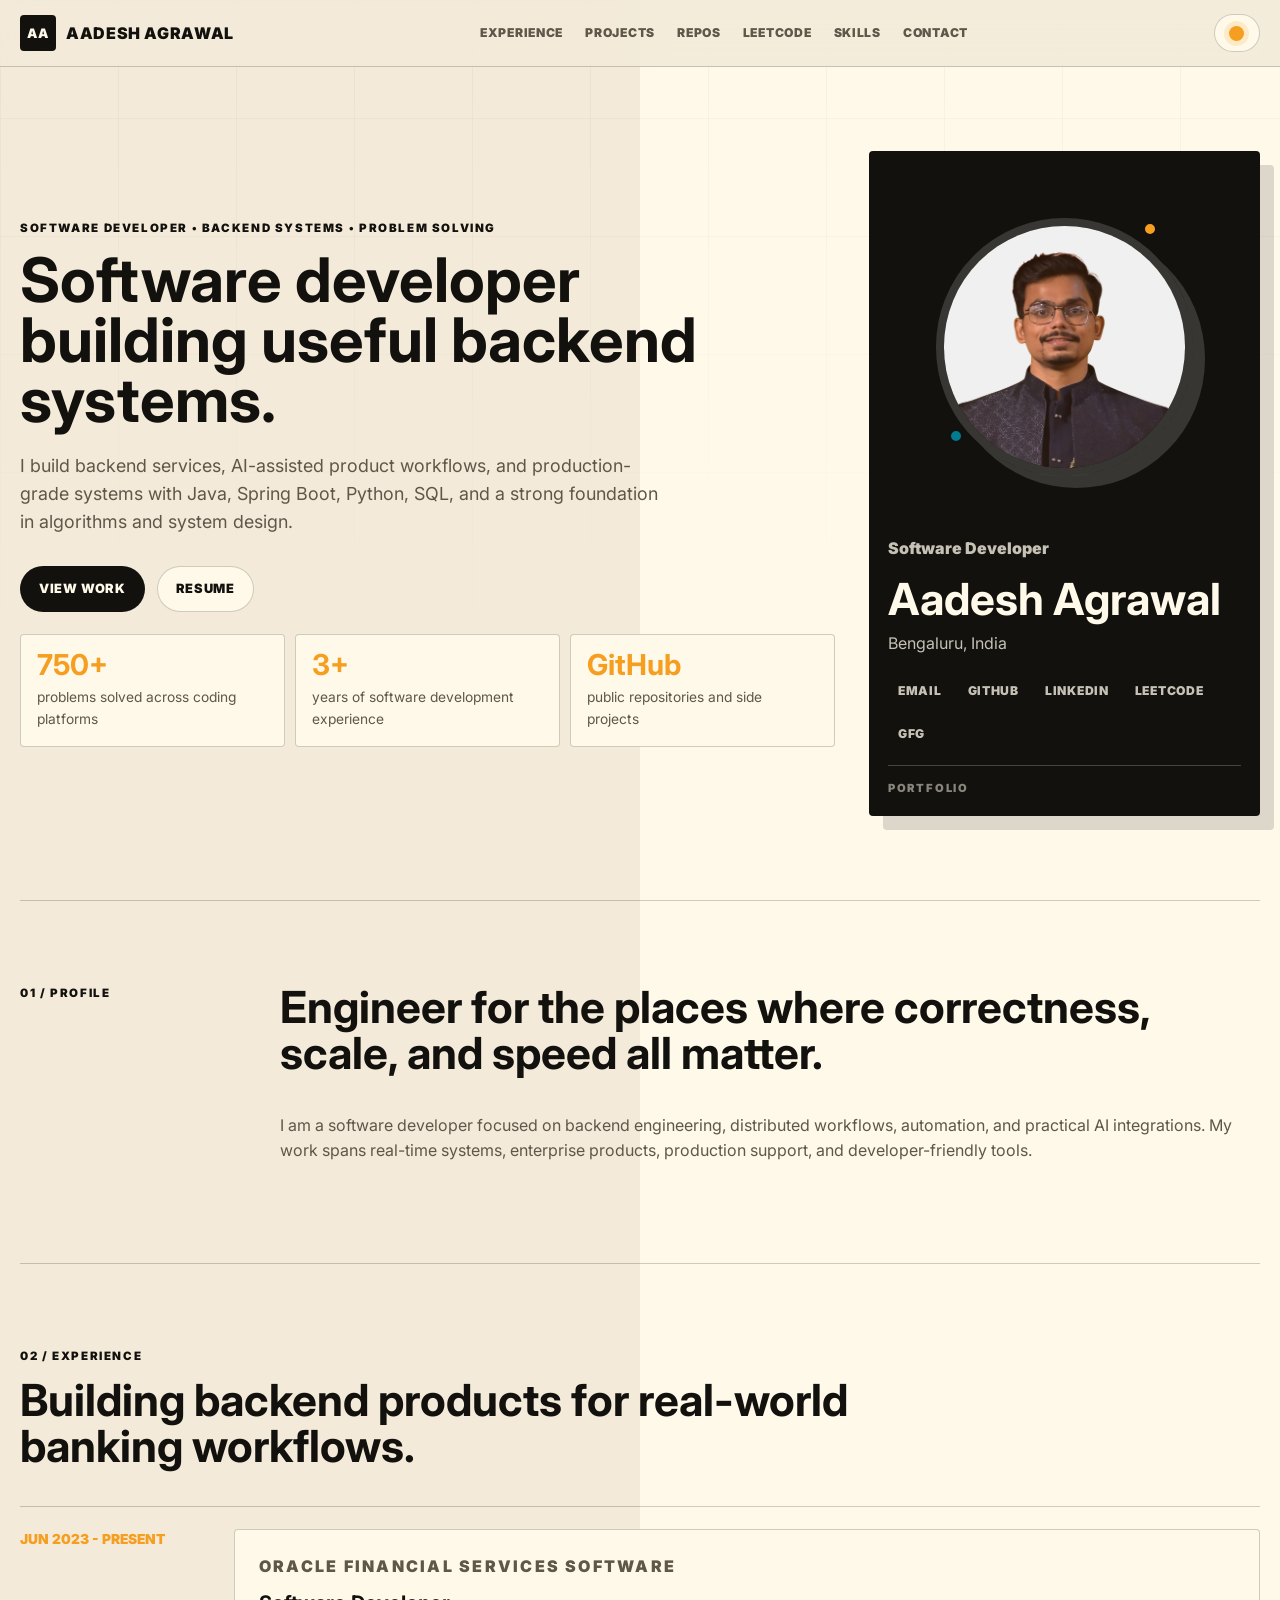
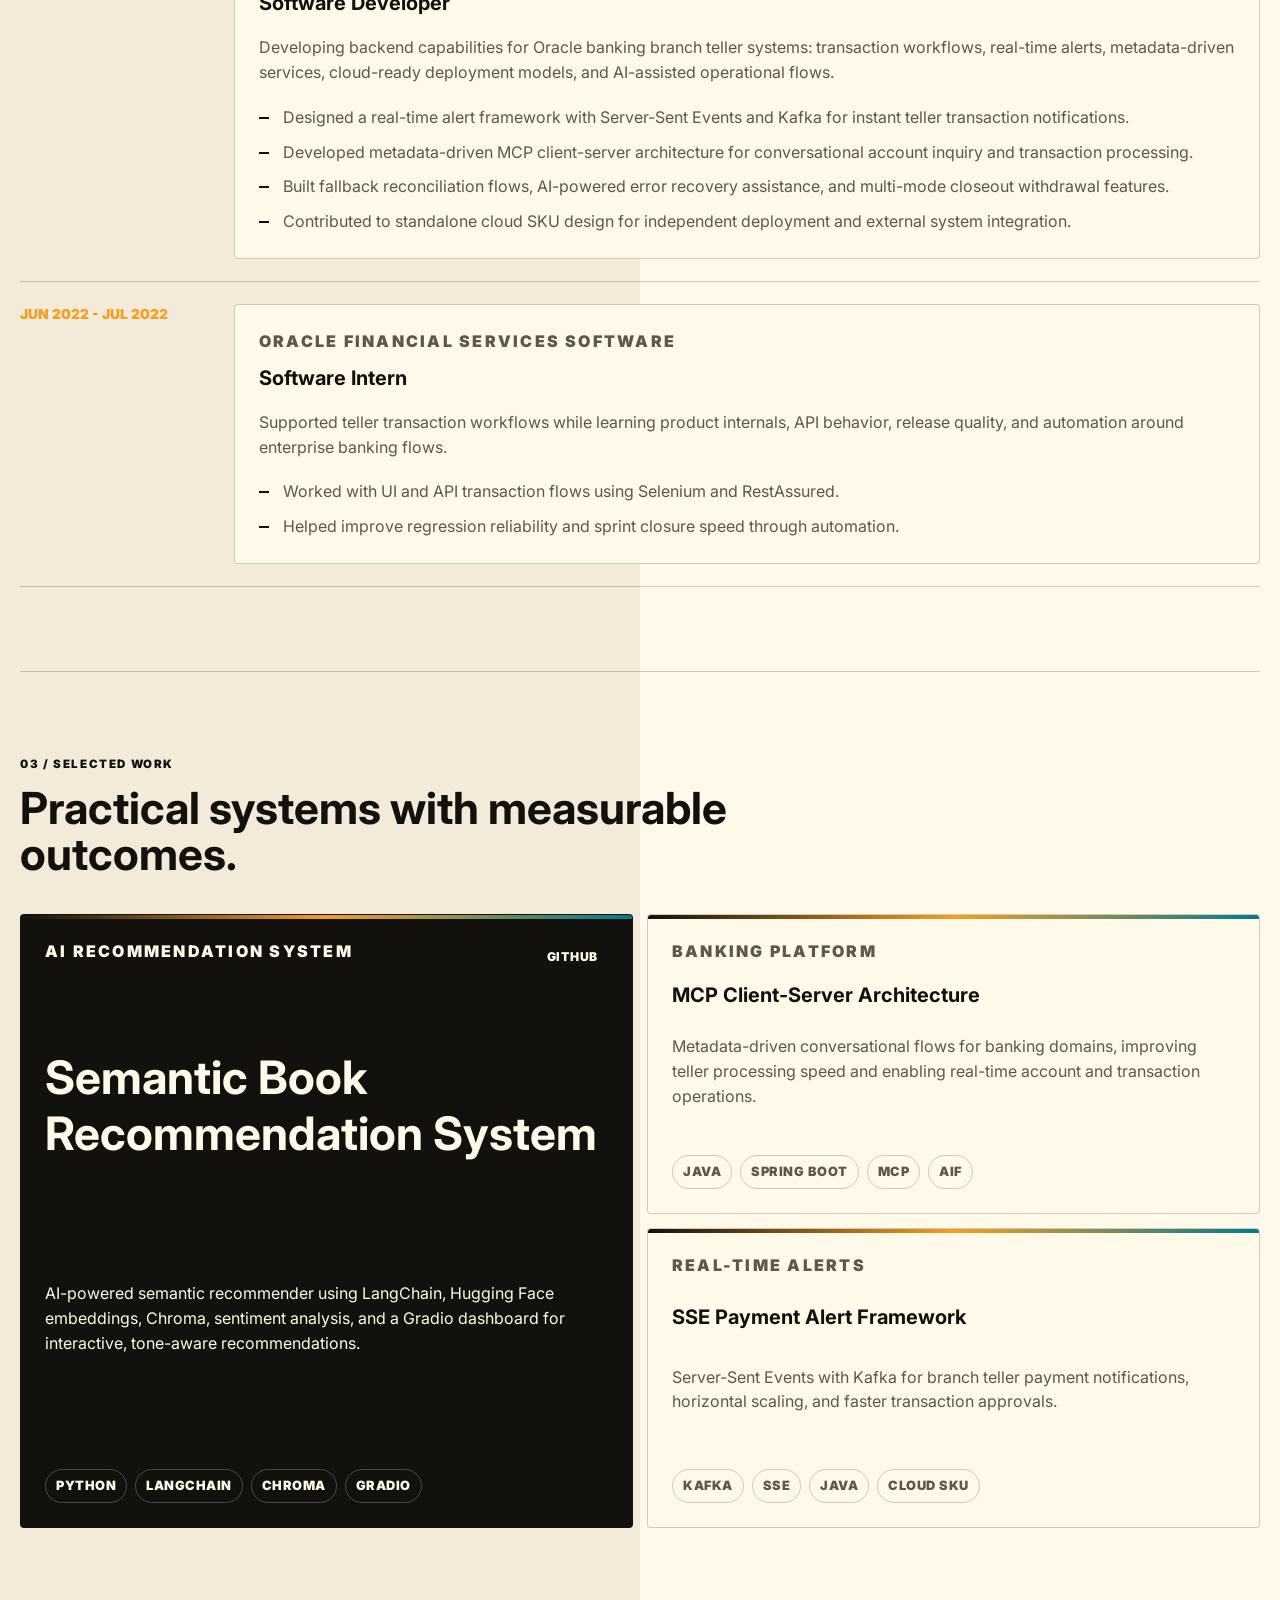
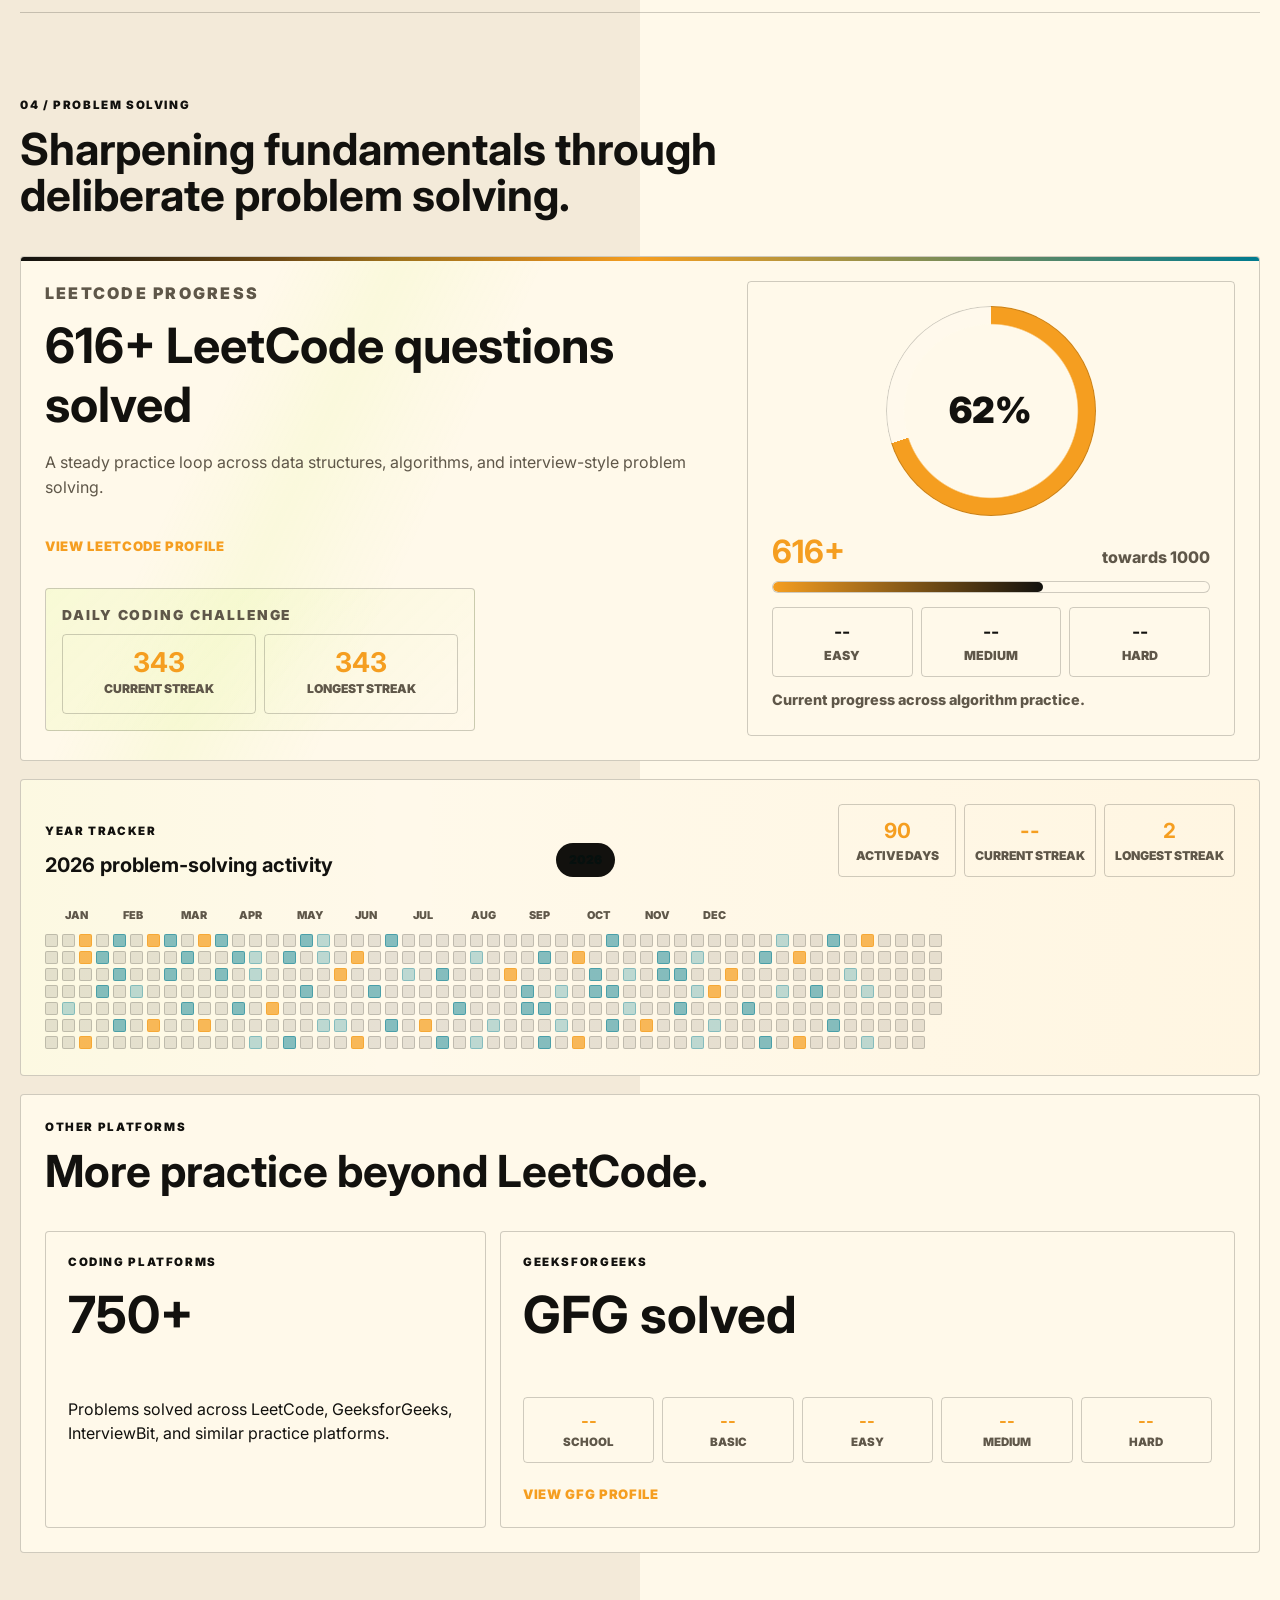
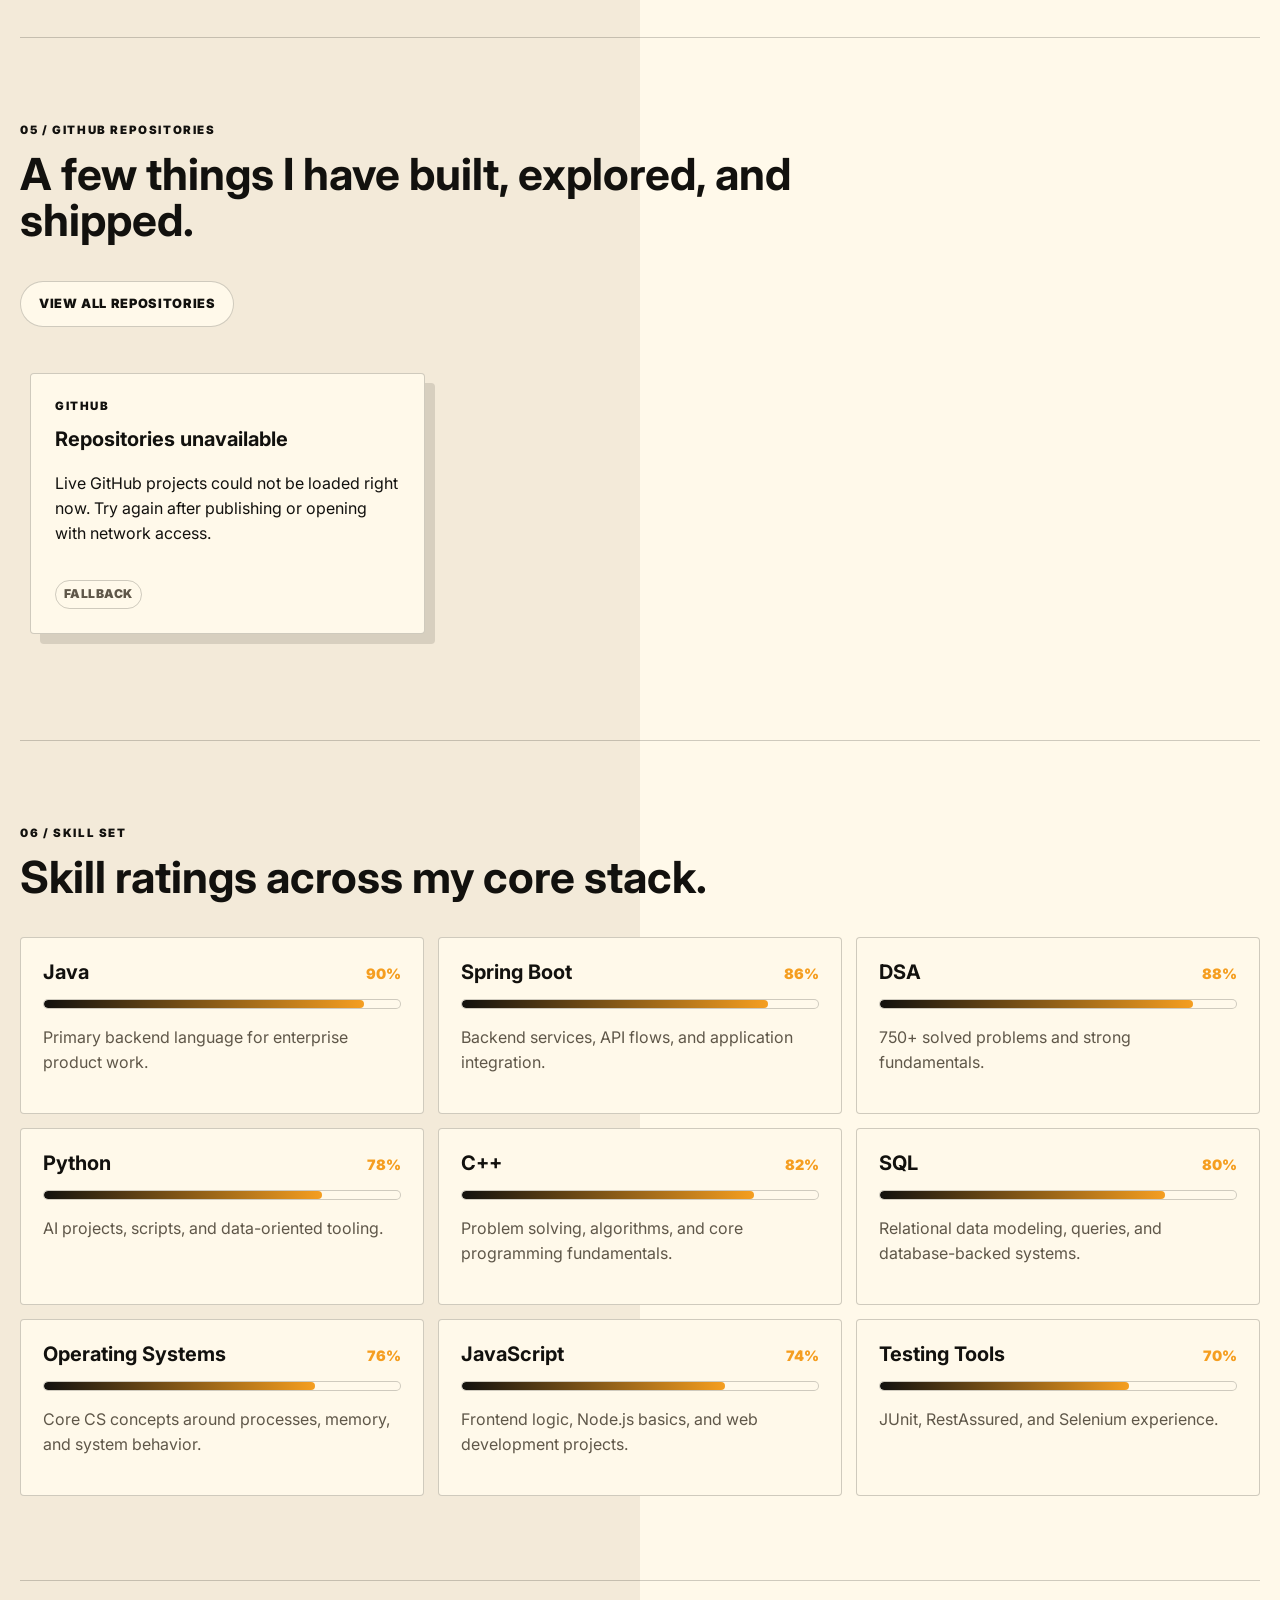
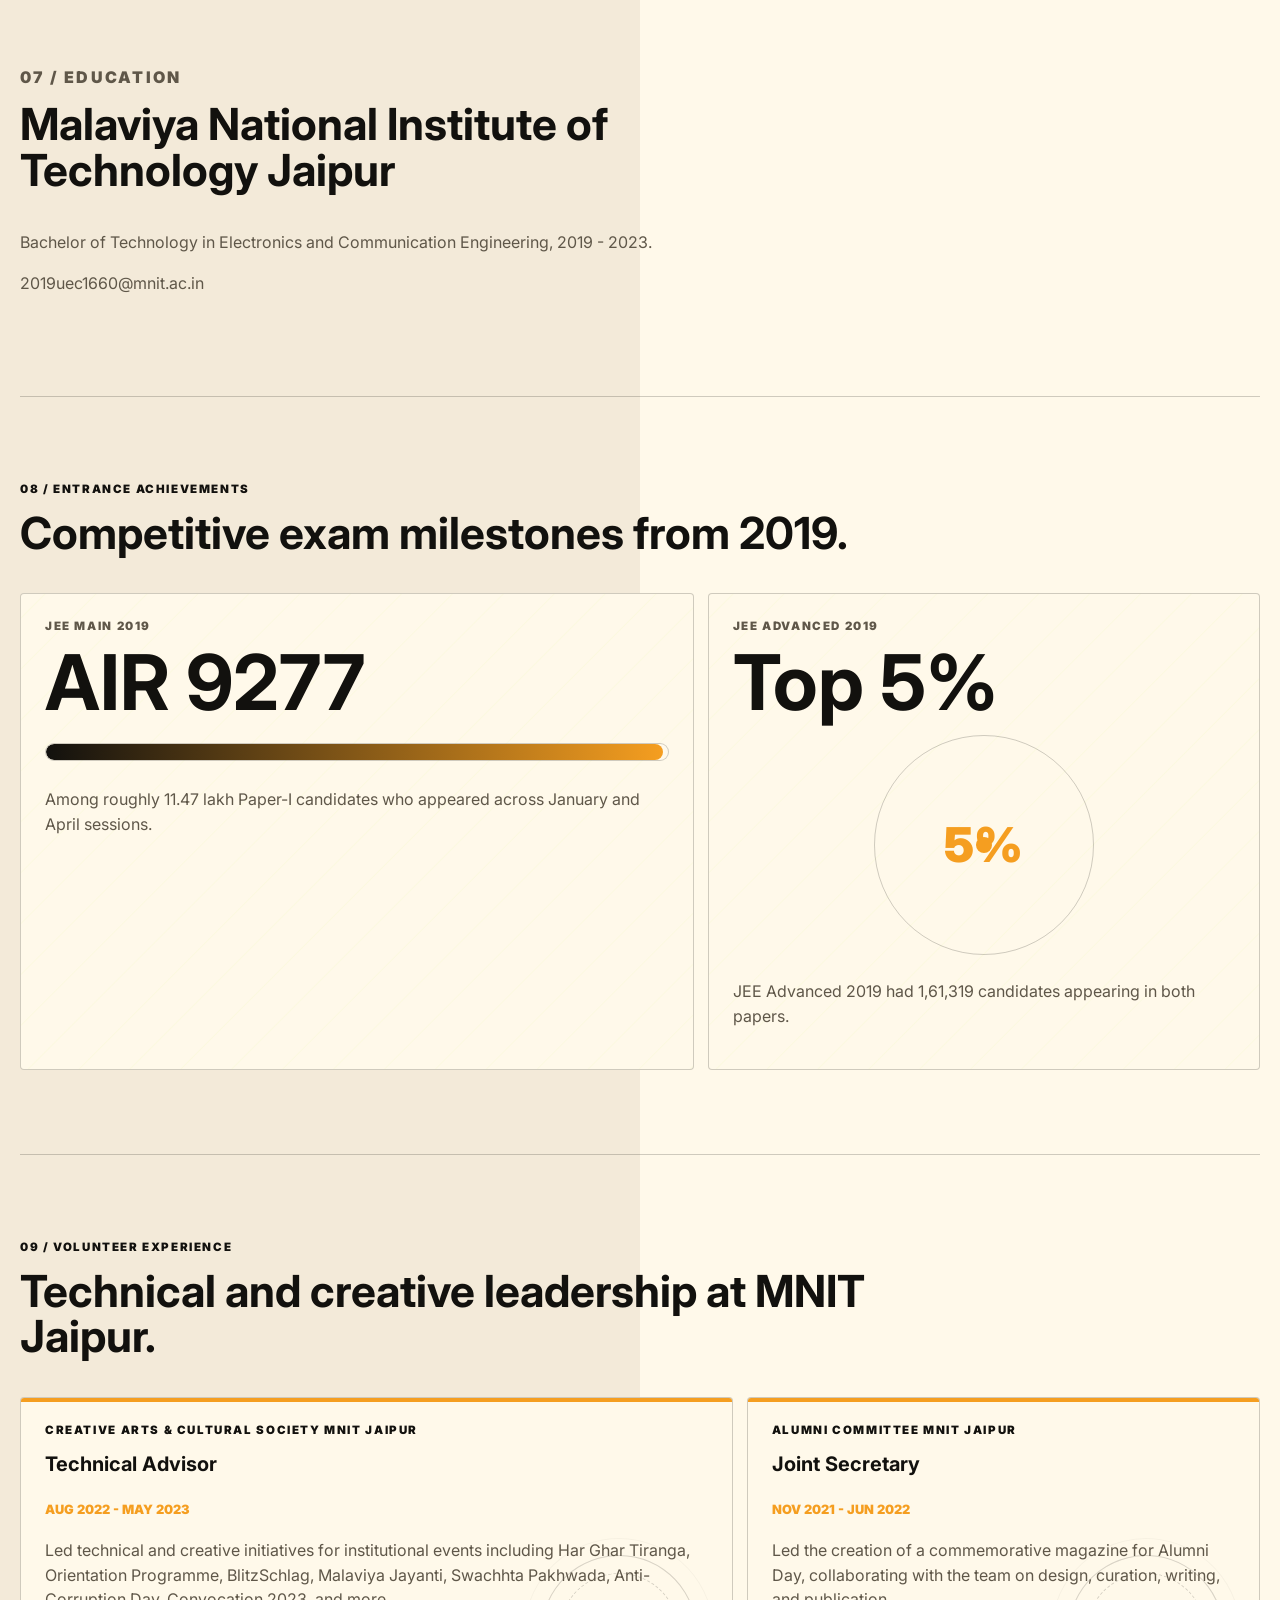
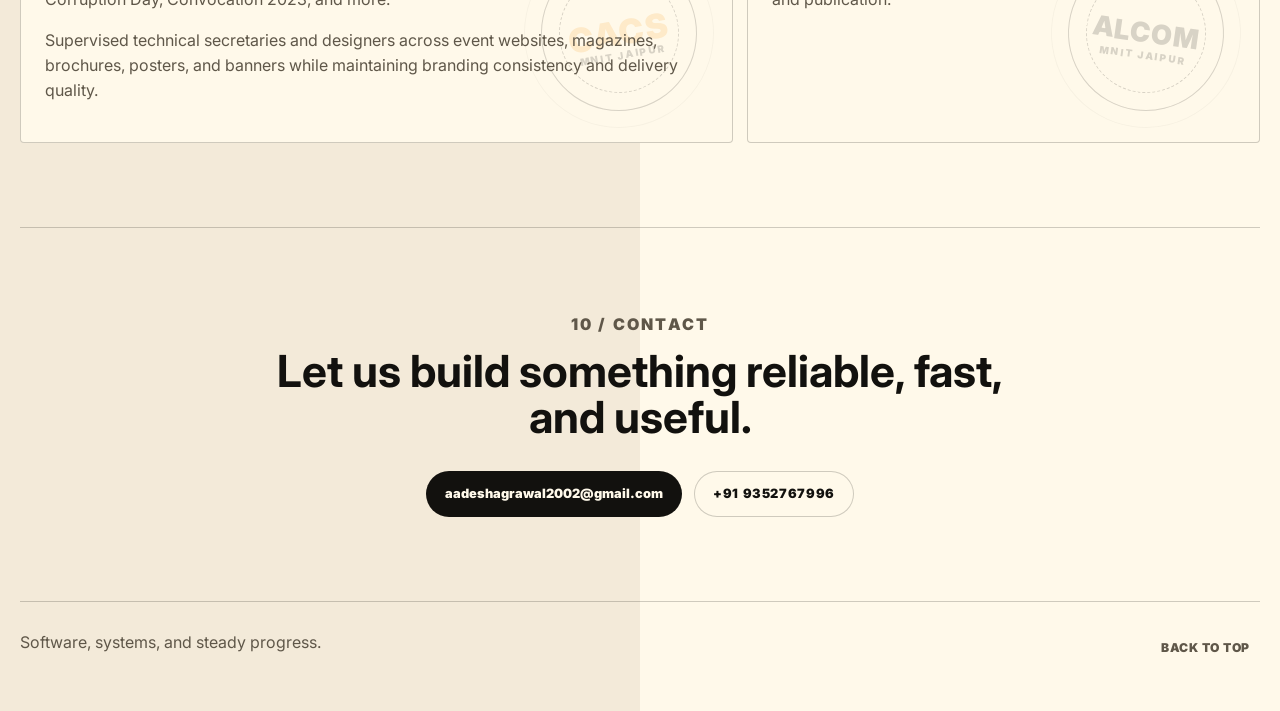
==== index.html @ 2c3f0f2c "Add files via upload My Portfolio" ====
<!doctype html>
<html lang="en" data-theme="dark">
  <head>
    <meta charset="UTF-8" />
    <meta name="viewport" content="width=device-width, initial-scale=1.0" />
    <meta
      name="description"
      content="Portfolio of Aadesh Agrawal, Software Developer building backend systems, automation workflows, AI-assisted tools, and production-grade software."
    />
    <title>Aadesh Agrawal | Software Developer</title>
    <link rel="preconnect" href="https://fonts.googleapis.com" />
    <link rel="preconnect" href="https://fonts.gstatic.com" crossorigin />
    <link
      href="https://fonts.googleapis.com/css2?family=Inter:wght@400;500;600;700;800&display=swap"
      rel="stylesheet"
    />
    <link rel="stylesheet" href="styles.css" />
  </head>
  <body>
    <div class="noise" aria-hidden="true"></div>
    <header class="site-header" data-reveal>
      <a class="brand" href="#top" aria-label="Aadesh Agrawal home">
        <span class="brand-mark">AA</span>
        <span>Aadesh Agrawal</span>
      </a>
      <nav class="nav-links" aria-label="Primary navigation">
        <a href="#experience">Experience</a>
        <a href="#projects">Projects</a>
        <a href="#github">Repos</a>
        <a href="#leetcode">LeetCode</a>
        <a href="#skills">Skills</a>
        <a href="#contact">Contact</a>
      </nav>
      <button class="theme-toggle" type="button" aria-label="Toggle color theme">
        <span class="sun" aria-hidden="true"></span>
        <span class="moon" aria-hidden="true"></span>
      </button>
    </header>

    <main id="top" data-app-root>
      <div data-view="home">
      <section class="hero section-grid">
        <div class="hero-copy" data-reveal>
          <p class="eyebrow">Software Developer • Backend Systems • Problem Solving</p>
          <h1>Software developer building useful backend systems.</h1>
          <p class="hero-lede">
            I build backend services, AI-assisted product workflows, and production-grade
            systems with Java, Spring Boot, Python, SQL, and a strong foundation in
            algorithms and system design.
          </p>
          <div class="hero-actions">
            <a class="button primary" href="#projects">View Work</a>
            <button class="button secondary" type="button" data-view-resume>
              Resume
            </button>
          </div>
          <div class="quick-stats" aria-label="Career highlights">
            <div>
              <strong>750+</strong>
              <span>problems solved across coding platforms</span>
            </div>
            <div>
              <strong>3+</strong>
              <span>years of software development experience</span>
            </div>
            <div>
              <strong data-github-repo-count>GitHub</strong>
              <span>public repositories and side projects</span>
            </div>
          </div>
        </div>

        <aside class="profile-panel" data-reveal>
          <div class="portrait-wrap">
            <img src="me.png" alt="Aadesh Agrawal" class="portrait" />
            <span class="orbit-dot dot-one" aria-hidden="true"></span>
            <span class="orbit-dot dot-two" aria-hidden="true"></span>
          </div>
          <div class="profile-meta">
            <p class="role">Software Developer</p>
            <h2>Aadesh Agrawal</h2>
            <p>Bengaluru, India</p>
            <div class="social-row">
              <a href="mailto:aadeshagrawal2002@gmail.com">Email</a>
              <a href="https://github.com/aadesh-2806" target="_blank" rel="noreferrer">GitHub</a>
              <a href="https://www.linkedin.com/in/aadesh-agrawal-7b684a200/" target="_blank" rel="noreferrer">
                LinkedIn
              </a>
              <a href="https://leetcode.com/u/aadesh2806/" target="_blank" rel="noreferrer">LeetCode</a>
              <a href="https://www.geeksforgeeks.org/profile/2019uec1660" target="_blank" rel="noreferrer">GFG</a>
            </div>
          </div>
        </aside>
      </section>

      <section class="section intro" data-reveal>
        <div class="section-kicker">01 / Profile</div>
        <div>
          <h2>Engineer for the places where correctness, scale, and speed all matter.</h2>
          <p>
            I am a software developer focused on backend engineering, distributed workflows,
            automation, and practical AI integrations. My work spans real-time systems,
            enterprise products, production support, and developer-friendly tools.
          </p>
        </div>
      </section>

      <section class="section" id="experience">
        <div class="section-heading" data-reveal>
          <p class="section-kicker">02 / Experience</p>
          <h2>Building backend products for real-world banking workflows.</h2>
        </div>

        <div class="timeline">
          <article class="timeline-item" data-reveal>
            <div class="time">Jun 2023 - Present</div>
            <div class="timeline-card">
              <p class="label">Oracle Financial Services Software</p>
              <h3>Software Developer</h3>
              <p>
                Developing backend capabilities for Oracle banking branch teller systems:
                transaction workflows, real-time alerts, metadata-driven services, cloud-ready
                deployment models, and AI-assisted operational flows.
              </p>
              <ul class="impact-list">
                <li>Designed a real-time alert framework with Server-Sent Events and Kafka for instant teller transaction notifications.</li>
                <li>Developed metadata-driven MCP client-server architecture for conversational account inquiry and transaction processing.</li>
                <li>Built fallback reconciliation flows, AI-powered error recovery assistance, and multi-mode closeout withdrawal features.</li>
                <li>Contributed to standalone cloud SKU design for independent deployment and external system integration.</li>
              </ul>
            </div>
          </article>

          <article class="timeline-item" data-reveal>
            <div class="time">Jun 2022 - Jul 2022</div>
            <div class="timeline-card">
              <p class="label">Oracle Financial Services Software</p>
              <h3>Software Intern</h3>
              <p>
                Supported teller transaction workflows while learning product internals,
                API behavior, release quality, and automation around enterprise banking flows.
              </p>
              <ul class="impact-list">
                <li>Worked with UI and API transaction flows using Selenium and RestAssured.</li>
                <li>Helped improve regression reliability and sprint closure speed through automation.</li>
              </ul>
            </div>
          </article>
        </div>
      </section>

      <section class="section split-band" id="projects">
        <div class="section-heading" data-reveal>
          <p class="section-kicker">03 / Selected Work</p>
          <h2>Practical systems with measurable outcomes.</h2>
        </div>

        <div class="project-grid">
          <article class="project-card featured" data-reveal>
            <div class="project-top">
              <p class="label">AI Recommendation System</p>
              <a href="https://github.com/aadesh-2806/book-recommending-system" target="_blank" rel="noreferrer">
                GitHub
              </a>
            </div>
            <h3>Semantic Book Recommendation System</h3>
            <p>
              AI-powered semantic recommender using LangChain, Hugging Face embeddings,
              Chroma, sentiment analysis, and a Gradio dashboard for interactive,
              tone-aware recommendations.
            </p>
            <div class="tech-stack">
              <span>Python</span>
              <span>LangChain</span>
              <span>Chroma</span>
              <span>Gradio</span>
            </div>
          </article>

          <article class="project-card" data-reveal>
            <p class="label">Banking Platform</p>
            <h3>MCP Client-Server Architecture</h3>
            <p>
              Metadata-driven conversational flows for banking domains, improving teller
              processing speed and enabling real-time account and transaction operations.
            </p>
            <div class="tech-stack">
              <span>Java</span>
              <span>Spring Boot</span>
              <span>MCP</span>
              <span>AIF</span>
            </div>
          </article>

          <article class="project-card" data-reveal>
            <p class="label">Real-Time Alerts</p>
            <h3>SSE Payment Alert Framework</h3>
            <p>
              Server-Sent Events with Kafka for branch teller payment notifications,
              horizontal scaling, and faster transaction approvals.
            </p>
            <div class="tech-stack">
              <span>Kafka</span>
              <span>SSE</span>
              <span>Java</span>
              <span>Cloud SKU</span>
            </div>
          </article>
        </div>
      </section>

      <section class="section leetcode-section" id="leetcode">
        <div class="section-heading" data-reveal>
          <p class="section-kicker">04 / Problem Solving</p>
          <h2>Sharpening fundamentals through deliberate problem solving.</h2>
        </div>

        <div class="leetcode-card" data-reveal>
          <div class="leetcode-main">
            <p class="label">LeetCode Progress</p>
            <h3><span data-leetcode-total>616</span> LeetCode questions solved</h3>
            <p>
              A steady practice loop across data structures, algorithms, and interview-style
              problem solving.
            </p>
            <a href="https://leetcode.com/u/aadesh2806/" target="_blank" rel="noreferrer">View LeetCode Profile</a>
            <div class="challenge-streak-card" aria-label="Daily coding challenge streak">
              <p class="label">Daily Coding Challenge</p>
              <div>
                <strong data-daily-current-streak>343</strong>
                <span>current streak</span>
              </div>
              <div>
                <strong data-daily-longest-streak>343</strong>
                <span>longest streak</span>
              </div>
            </div>
          </div>
          <div class="progress-panel" aria-label="LeetCode solved questions progress">
            <div class="progress-ring">
              <span data-leetcode-percent>70%</span>
            </div>
            <div class="progress-copy">
              <div class="progress-top">
                <strong data-leetcode-total>616</strong>
                <span data-leetcode-target>towards 1000</span>
              </div>
              <div class="progress-track">
                <span data-leetcode-bar style="width: 70%"></span>
              </div>
              <div class="leetcode-breakdown" aria-label="LeetCode difficulty breakdown">
                <span><b data-leetcode-easy>--</b> Easy</span>
                <span><b data-leetcode-medium>--</b> Medium</span>
                <span><b data-leetcode-hard>--</b> Hard</span>
              </div>
              <p data-leetcode-status>Current progress across algorithm practice.</p>
            </div>
          </div>
        </div>
        <div class="activity-card" data-reveal>
          <div class="activity-head">
            <div>
              <p class="label">Year Tracker</p>
              <h3><span data-calendar-year>2026</span> problem-solving activity</h3>
            </div>
            <div class="year-controls" data-year-controls aria-label="Select LeetCode activity year"></div>
            <div class="activity-stats">
              <span><b data-active-days>--</b> Active days</span>
              <span><b data-current-streak>--</b> Current streak</span>
              <span><b data-longest-streak>--</b> Longest streak</span>
            </div>
          </div>
          <div class="calendar-shell" aria-label="Full year LeetCode activity tracker">
            <div class="calendar-months" data-calendar-months></div>
            <div class="calendar-grid" data-calendar-grid></div>
          </div>
        </div>
        <div class="platform-card" data-reveal>
          <div class="section-heading">
            <p class="section-kicker">Other Platforms</p>
            <h2>More practice beyond LeetCode.</h2>
          </div>
          <div class="platform-grid">
            <article class="platform-stat-card">
              <p class="label">Coding Platforms</p>
              <h3>750+</h3>
              <p>Problems solved across LeetCode, GeeksforGeeks, InterviewBit, and similar practice platforms.</p>
            </article>
            <article class="platform-stat-card gfg-card">
              <p class="label">GeeksforGeeks</p>
              <h3><span data-gfg-total>--</span> solved</h3>
              <div class="gfg-breakdown">
                <span><b data-gfg-school>--</b> School</span>
                <span><b data-gfg-basic>--</b> Basic</span>
                <span><b data-gfg-easy>--</b> Easy</span>
                <span><b data-gfg-medium>--</b> Medium</span>
                <span><b data-gfg-hard>--</b> Hard</span>
              </div>
              <a href="https://www.geeksforgeeks.org/profile/2019uec1660" target="_blank" rel="noreferrer">View GFG Profile</a>
            </article>
          </div>
        </div>
      </section>

      <section class="section github-section honey-projects before-honey" id="github">
        <div class="section-heading" data-reveal>
          <p class="section-kicker">05 / GitHub Repositories</p>
          <h2>A few things I have built, explored, and shipped.</h2>
          <button class="button secondary" type="button" data-view-all-repos>View All Repositories</button>
        </div>
        <div class="repo-grid" data-repo-grid data-reveal>
          <article class="repo-card skeleton">
            <p class="label">Loading</p>
            <h3>Fetching repositories...</h3>
            <p>Repo cards will open inside this page with more detail.</p>
          </article>
        </div>
      </section>

      <section class="section skills-section" id="skills">
        <div class="section-heading" data-reveal>
          <p class="section-kicker">06 / Skill Set</p>
          <h2>Skill ratings across my core stack.</h2>
        </div>

        <div class="skills-grid">
          <div class="skill-block rated" data-reveal>
            <div class="skill-head"><h3>Java</h3><span>90%</span></div>
            <div class="skill-meter"><span style="width: 90%"></span></div>
            <p>Primary backend language for enterprise product work.</p>
          </div>
          <div class="skill-block rated" data-reveal>
            <div class="skill-head"><h3>Spring Boot</h3><span>86%</span></div>
            <div class="skill-meter"><span style="width: 86%"></span></div>
            <p>Backend services, API flows, and application integration.</p>
          </div>
          <div class="skill-block rated" data-reveal>
            <div class="skill-head"><h3>DSA</h3><span>88%</span></div>
            <div class="skill-meter"><span style="width: 88%"></span></div>
            <p>750+ solved problems and strong fundamentals.</p>
          </div>
          <div class="skill-block rated" data-reveal>
            <div class="skill-head"><h3>Python</h3><span>78%</span></div>
            <div class="skill-meter"><span style="width: 78%"></span></div>
            <p>AI projects, scripts, and data-oriented tooling.</p>
          </div>
          <div class="skill-block rated" data-reveal>
            <div class="skill-head"><h3>C++</h3><span>82%</span></div>
            <div class="skill-meter"><span style="width: 82%"></span></div>
            <p>Problem solving, algorithms, and core programming fundamentals.</p>
          </div>
          <div class="skill-block rated" data-reveal>
            <div class="skill-head"><h3>SQL</h3><span>80%</span></div>
            <div class="skill-meter"><span style="width: 80%"></span></div>
            <p>Relational data modeling, queries, and database-backed systems.</p>
          </div>
          <div class="skill-block rated" data-reveal>
            <div class="skill-head"><h3>Operating Systems</h3><span>76%</span></div>
            <div class="skill-meter"><span style="width: 76%"></span></div>
            <p>Core CS concepts around processes, memory, and system behavior.</p>
          </div>
          <div class="skill-block rated" data-reveal>
            <div class="skill-head"><h3>JavaScript</h3><span>74%</span></div>
            <div class="skill-meter"><span style="width: 74%"></span></div>
            <p>Frontend logic, Node.js basics, and web development projects.</p>
          </div>
          <div class="skill-block rated" data-reveal>
            <div class="skill-head"><h3>Testing Tools</h3><span>70%</span></div>
            <div class="skill-meter"><span style="width: 70%"></span></div>
            <p>JUnit, RestAssured, and Selenium experience.</p>
          </div>
        </div>
      </section>

      <section class="section education-band" data-reveal>
        <div>
          <p class="section-kicker">07 / Education</p>
          <h2>Malaviya National Institute of Technology Jaipur</h2>
          <p>Bachelor of Technology in Electronics and Communication Engineering, 2019 - 2023.</p>
          <p>2019uec1660@mnit.ac.in</p>
        </div>
      </section>

      <section class="section achievement-section" data-reveal>
        <div class="section-heading">
          <p class="section-kicker">08 / Entrance Achievements</p>
          <h2>Competitive exam milestones from 2019.</h2>
        </div>
        <div class="rank-showcase">
          <article class="rank-card main-rank">
            <p class="label">JEE Main 2019</p>
            <h3>AIR 9277</h3>
            <div class="rank-meter" aria-label="JEE Main rank percentile visualization">
              <span style="width: 99.2%"></span>
            </div>
            <p>Among roughly 11.47 lakh Paper-I candidates who appeared across January and April sessions.</p>
          </article>
          <article class="rank-card">
            <p class="label">JEE Advanced 2019</p>
            <h3>Top 5%</h3>
            <div class="rank-orbit" aria-hidden="true">
              <span></span>
              <strong>5%</strong>
            </div>
            <p>JEE Advanced 2019 had 1,61,319 candidates appearing in both papers.</p>
          </article>
        </div>
      </section>

      <section class="section volunteer-section" data-reveal>
        <div class="section-heading">
          <p class="section-kicker">09 / Volunteer Experience</p>
          <h2>Technical and creative leadership at MNIT Jaipur.</h2>
        </div>
        <div class="volunteer-grid">
          <article class="volunteer-card">
            <div class="volunteer-logo cacs-logo" aria-hidden="true">
              <strong>CACS</strong>
              <span>MNIT Jaipur</span>
            </div>
            <p class="label">Creative Arts & Cultural Society MNIT Jaipur</p>
            <h3>Technical Advisor</h3>
            <span>Aug 2022 - May 2023</span>
            <p>
              Led technical and creative initiatives for institutional events including
              Har Ghar Tiranga, Orientation Programme, BlitzSchlag, Malaviya Jayanti,
              Swachhta Pakhwada, Anti-Corruption Day, Convocation 2023, and more.
            </p>
            <p>
              Supervised technical secretaries and designers across event websites,
              magazines, brochures, posters, and banners while maintaining branding
              consistency and delivery quality.
            </p>
          </article>
          <article class="volunteer-card">
            <div class="volunteer-logo alcom-logo" aria-hidden="true">
              <strong>ALCOM</strong>
              <span>MNIT Jaipur</span>
            </div>
            <p class="label">Alumni Committee MNIT Jaipur</p>
            <h3>Joint Secretary</h3>
            <span>Nov 2021 - Jun 2022</span>
            <p>
              Led the creation of a commemorative magazine for Alumni Day, collaborating
              with the team on design, curation, writing, and publication.
            </p>
          </article>
        </div>
      </section>

      <section class="section contact-section" id="contact" data-reveal>
        <p class="section-kicker">10 / Contact</p>
        <h2>Let us build something reliable, fast, and useful.</h2>
        <div class="contact-actions">
          <a class="button primary contact-email" href="mailto:aadeshagrawal2002@gmail.com">aadeshagrawal2002@gmail.com</a>
          <a class="button secondary" href="tel:+919352767996">+91 9352767996</a>
        </div>
      </section>
      </div>

      <section class="subpage" data-view="github" hidden>
        <div class="subpage-header">
          <button class="button secondary" type="button" data-view-home>Back Home</button>
          <div>
            <p class="section-kicker">GitHub / All Repositories</p>
            <h1>All public projects.</h1>
            <p class="hero-lede">A deeper look at experiments, tools, and projects from my GitHub workspace.</p>
          </div>
        </div>
        <div class="repo-grid all-repos" data-all-repo-grid>
          <article class="repo-card skeleton">
            <p class="label">Loading</p>
            <h3>Fetching repositories...</h3>
            <p>All repositories will appear here.</p>
          </article>
        </div>
      </section>

      <section class="subpage" data-view="repo-detail" hidden>
        <div data-repo-detail-view></div>
      </section>

      <section class="subpage" data-view="resume" hidden>
        <div class="subpage-header">
          <button class="button secondary" type="button" data-view-home>Back Home</button>
          <div>
            <p class="section-kicker">Resume</p>
            <h1>Aadesh Agrawal Resume</h1>
            <p class="hero-lede">A web-native resume view with the same content, formatted as part of the portfolio.</p>
            <div class="modal-repo-actions">
              <a class="button primary" href="assets/AadeshAgrawal-Resume.pdf" target="_blank" rel="noreferrer">Open PDF</a>
              <a class="button secondary" href="assets/AadeshAgrawal-Resume.pdf" download>Download</a>
            </div>
          </div>
        </div>
        <article class="resume-document">
          <header class="resume-doc-head">
            <div>
              <h2>Aadesh Agrawal</h2>
              <p>Bengaluru, Karnataka • +91 9352767996 • aadeshagrawal2002@gmail.com</p>
            </div>
            <div class="resume-links">
              <a href="https://github.com/aadesh-2806" target="_blank" rel="noreferrer">GitHub</a>
              <a href="https://www.linkedin.com/in/aadesh-agrawal-7b684a200/" target="_blank" rel="noreferrer">LinkedIn</a>
              <a href="https://leetcode.com/u/aadesh2806/" target="_blank" rel="noreferrer">LeetCode</a>
            </div>
          </header>

          <section class="resume-doc-section">
            <h3>Education</h3>
            <div class="resume-entry">
              <div class="resume-entry-head">
                <h4>Malaviya National Institute of Technology, Jaipur</h4>
                <span>Aug 2019 - May 2023</span>
              </div>
              <p>Bachelor of Technology in Electronics and Communication</p>
            </div>
          </section>

          <section class="resume-doc-section">
            <h3>Experience</h3>
            <div class="resume-entry">
              <div class="resume-entry-head">
                <h4>Software Developer • Oracle Financial Services Software</h4>
                <span>June 2023 - Present • Bengaluru, India</span>
              </div>
              <ul>
                <li>Designed a real-time alert framework using Server-Sent Events (SSE) leveraging Kafka to support horizontal scaling to notify branch tellers of payment transactions instantly, enabling faster alerts and approvals, and reducing supervisor approval time by over 50%.</li>
                <li>Contributed to OBBRN Standalone Cloud SKU design, enabling independent deployment and seamless integration with any foreign system, preparing OBBRN for cloud-native delivery.</li>
                <li>Developed a metadata-driven MCP client-server architecture enabling real-time, conversational account inquiry and transaction processing across multiple banking domains, reducing teller processing time by 80%.</li>
                <li>Built a fallback mechanism for missed OBPM notifications by validating transaction status directly, improving reconciliation efficiency by 25%.</li>
                <li>Enforced AI-powered error recovery assistance, helping to resolve transaction errors and increasing user efficiency by 34%.</li>
                <li>Adopted a log archival system, optimizing journal performance by 34% via scheduled archiving and purging strategies.</li>
                <li>Delivered a multi-mode closeout withdrawal feature enabling account closure via Account, Cash, or GL, improving teller efficiency and operational flexibility.</li>
                <li>Actively involved in product sustenance and support efforts, resolving 11% of outstanding production bugs, improving system stability through proactive defect analysis and functional issue resolution.</li>
                <li>Continuously improved code coverage, achieving a 27.8% increase in overall coverage.</li>
              </ul>
            </div>
            <div class="resume-entry">
              <div class="resume-entry-head">
                <h4>Software Intern • Oracle Financial Services Software</h4>
                <span>June 2022 - July 2022 • Bengaluru, India</span>
              </div>
              <ul>
                <li>Contributed to maintain automated test suites and executed functional test cases for teller transactions, contributing to a 25% reduction in manual test backlog and supporting faster sprint closures.</li>
                <li>Automated 150+ UI and API test cases using Selenium and RestAssured, increasing coverage by 70% and reducing regression time by 66%.</li>
                <li>Optimized teller transaction testing workflows by implementing robust automation, cutting manual testing efforts by 75% and accelerating test execution speed resulting in faster and more reliable releases.</li>
              </ul>
            </div>
          </section>

          <section class="resume-doc-section">
            <h3>Project</h3>
            <div class="resume-entry">
              <div class="resume-entry-head">
                <h4>Semantic Book Recommendation System</h4>
                <span>Python, LangChain, Matplotlib, Gradio • GitHub</span>
              </div>
              <ul>
                <li>Engineered an AI-powered semantic book recommendation system using LangChain, HuggingFace Embeddings, and Chroma to match user queries with contextually relevant books.</li>
                <li>Integrated sentiment analysis models to enable emotion-aware filtering based on user intent.</li>
                <li>Built an interactive Gradio dashboard enabling real-time, user-driven recommendations with dynamic category and tone selection.</li>
              </ul>
            </div>
          </section>

          <section class="resume-doc-section">
            <h3>Technical Skills</h3>
            <div class="resume-skill-lines">
              <p><strong>Languages:</strong> Java, C++, JavaScript, Python</p>
              <p><strong>Technologies/Frameworks:</strong> Spring Boot, Node Js, Kafka, Jenkins, LangChain</p>
              <p><strong>Databases:</strong> Oracle, MySQL</p>
              <p><strong>Testing:</strong> JUnit, RestAssured, Selenium</p>
              <p><strong>Concepts:</strong> Data Structures and Algorithms, Object Oriented Programming, DBMS, Operating Systems</p>
            </div>
          </section>

          <section class="resume-doc-section">
            <h3>Achievements</h3>
            <div class="resume-entry">
              <ul>
                <li>Solved 700+ DSA problems across LeetCode, InterviewBit, and GeeksforGeeks.</li>
                <li>Achieved AIR 9277 in JEE Mains out of 1.2 million; top 5% in JEE Advanced.</li>
              </ul>
            </div>
          </section>
        </article>
      </section>
    </main>

    <footer class="site-footer">
      <span>Software, systems, and steady progress.</span>
      <a href="#top">Back to top</a>
    </footer>

    <div class="modal-shell" data-modal hidden>
      <div class="modal-backdrop" data-close-modal></div>
      <section class="modal-panel" role="dialog" aria-modal="true" aria-labelledby="modal-title">
        <button class="modal-close" type="button" data-close-modal aria-label="Close detail panel">Close</button>
        <div class="modal-content" data-modal-content>
          <h2 id="modal-title">Details</h2>
        </div>
      </section>
    </div>

    <script src="script.js"></script>
  </body>
</html>
---- styles.css ----
:root {
  color-scheme: dark;
  --bg: #090907;
  --bg-soft: #15130f;
  --panel: #11100d;
  --panel-strong: #f3ead9;
  --text: #f5efdf;
  --muted: #b8ad99;
  --line: rgba(245, 239, 223, 0.2);
  --accent: #c6ff3d;
  --accent-2: #ffb13d;
  --accent-3: #66e4ff;
  --inverse-text: #11100d;
  --radius: 4px;
  --max: 1240px;
}

:root[data-theme="light"] {
  color-scheme: light;
  --bg: #f3ead9;
  --bg-soft: #fff9ea;
  --panel: #fff9ea;
  --panel-strong: #12110e;
  --text: #12110e;
  --muted: #5f5749;
  --line: rgba(18, 17, 14, 0.2);
  --accent: #12110e;
  --accent-2: #f59e20;
  --accent-3: #007b8f;
  --inverse-text: #fff9ea;
}

* {
  box-sizing: border-box;
}

html {
  scroll-behavior: smooth;
  overflow-x: hidden;
}

body {
  margin: 0;
  min-height: 100vh;
  background: linear-gradient(90deg, var(--bg) 0 50%, var(--bg-soft) 50% 100%);
  color: var(--text);
  font-family: "Inter", system-ui, -apple-system, BlinkMacSystemFont, "Segoe UI", sans-serif;
  line-height: 1.55;
  overflow-x: hidden;
}

body::before {
  content: "";
  position: fixed;
  inset: 0;
  pointer-events: none;
  background:
    linear-gradient(90deg, var(--line) 1px, transparent 1px),
    linear-gradient(var(--line) 1px, transparent 1px);
  background-size: 118px 118px;
  opacity: 0.18;
  mask-image: linear-gradient(to bottom, black, transparent 76%);
}

a {
  color: inherit;
  text-decoration: none;
}

button {
  font: inherit;
}

img {
  display: block;
  max-width: 100%;
}

.noise {
  position: fixed;
  inset: 0;
  z-index: -1;
  pointer-events: none;
  opacity: 0.15;
  background-image: repeating-linear-gradient(
    0deg,
    rgba(255, 255, 255, 0.025),
    rgba(255, 255, 255, 0.025) 1px,
    transparent 1px,
    transparent 4px
  );
}

.site-header {
  position: sticky;
  top: 0;
  z-index: 50;
  width: 100%;
  margin: 0;
  padding: 14px max(18px, calc((100vw - var(--max)) / 2));
  display: flex;
  align-items: center;
  justify-content: space-between;
  gap: 20px;
  border-bottom: 1px solid var(--line);
  background: rgba(9, 9, 7, 0.86);
  backdrop-filter: blur(18px);
}

:root[data-theme="light"] .site-header {
  background: rgba(243, 234, 217, 0.86);
}

.brand {
  display: inline-flex;
  align-items: center;
  gap: 10px;
  font-weight: 900;
  text-transform: uppercase;
  letter-spacing: 0.04em;
}

.brand-mark {
  width: 36px;
  height: 36px;
  display: grid;
  place-items: center;
  border-radius: var(--radius);
  background: var(--accent);
  color: #06100e;
  font-size: 0.82rem;
}

:root[data-theme="light"] .brand-mark {
  color: #fff9ea;
}

.nav-links {
  display: flex;
  align-items: center;
  gap: 2px;
  flex-wrap: wrap;
  justify-content: center;
}

.nav-links a,
.social-row a,
.project-top a,
.site-footer a {
  color: var(--muted);
  font-size: 0.76rem;
  font-weight: 900;
  padding: 9px 10px;
  border-radius: 999px;
  text-transform: uppercase;
  letter-spacing: 0.06em;
  transition: color 180ms ease, background 180ms ease, transform 180ms ease;
}

.nav-links a:hover,
.social-row a:hover,
.project-top a:hover,
.site-footer a:hover {
  color: var(--text);
  background: rgba(198, 255, 61, 0.12);
  transform: translateY(-1px);
}

.theme-toggle {
  width: 46px;
  height: 38px;
  border: 1px solid var(--line);
  border-radius: 999px;
  background: var(--panel);
  color: var(--text);
  cursor: pointer;
  position: relative;
  overflow: hidden;
}

.theme-toggle .sun,
.theme-toggle .moon {
  position: absolute;
  inset: 0;
  display: grid;
  place-items: center;
  transition: transform 240ms ease, opacity 240ms ease;
}

.theme-toggle .sun::before {
  content: "";
  width: 15px;
  height: 15px;
  border-radius: 50%;
  background: var(--accent-2);
  box-shadow: 0 0 0 5px rgba(255, 177, 61, 0.2);
}

.theme-toggle .moon::before {
  content: "";
  width: 17px;
  height: 17px;
  border-radius: 50%;
  box-shadow: -5px 0 0 var(--accent);
}

:root[data-theme="dark"] .sun {
  transform: translateY(34px);
  opacity: 0;
}

:root[data-theme="light"] .moon {
  transform: translateY(-34px);
  opacity: 0;
}

main,
.site-footer {
  width: min(var(--max), calc(100% - 32px));
  margin: 0 auto;
}

[hidden] {
  display: none !important;
}

.section-grid,
.section {
  padding: 84px 0;
}

.hero {
  min-height: calc(100vh - 66px);
  display: grid;
  grid-template-columns: minmax(0, 1fr) minmax(320px, 0.48fr);
  gap: 34px;
  align-items: center;
  border-bottom: 1px solid var(--line);
}

.eyebrow,
.section-kicker,
.label {
  margin: 0 0 12px;
  color: var(--accent);
  font-size: 0.72rem;
  font-weight: 900;
  text-transform: uppercase;
  letter-spacing: 0.14em;
}

h1,
h2,
h3,
p {
  margin-top: 0;
}

h1 {
  max-width: 780px;
  margin-bottom: 22px;
  font-size: clamp(2.35rem, 4.8vw, 4.65rem);
  line-height: 0.98;
  letter-spacing: 0;
  overflow-wrap: anywhere;
}

h2 {
  font-size: clamp(1.85rem, 3.45vw, 3rem);
  line-height: 1.04;
  letter-spacing: 0;
}

h3 {
  font-size: 1.25rem;
  line-height: 1.2;
  overflow-wrap: anywhere;
}

.hero-lede,
.intro p,
.timeline-card p,
.project-card p,
.leetcode-card p,
.education-band p,
.contact-section p {
  color: var(--muted);
  font-size: 1rem;
}

.hero-lede {
  max-width: 650px;
  font-size: clamp(1rem, 1.45vw, 1.12rem);
}

.hero-actions,
.contact-actions {
  display: flex;
  flex-wrap: wrap;
  gap: 12px;
  margin: 30px 0 0;
}

.button {
  display: inline-flex;
  align-items: center;
  justify-content: center;
  min-height: 46px;
  padding: 0 18px;
  border: 1px solid var(--line);
  border-radius: 999px;
  font-weight: 900;
  text-transform: uppercase;
  letter-spacing: 0.05em;
  font-size: 0.8rem;
  transition: transform 180ms ease, background 180ms ease;
}

.button:hover {
  transform: translateY(-2px);
}

.button.primary {
  background: var(--accent);
  color: #06100e;
  border-color: transparent;
}

:root[data-theme="light"] .button.primary {
  color: #fff9ea;
}

.button.secondary {
  background: var(--panel);
  color: var(--text);
}

.availability-strip {
  display: flex;
  flex-wrap: wrap;
  margin-top: 26px;
  border: 1px solid var(--line);
  width: fit-content;
  max-width: 100%;
}

.availability-strip span {
  padding: 10px 13px;
  color: var(--text);
  font-size: 0.76rem;
  font-weight: 900;
  text-transform: uppercase;
  letter-spacing: 0.05em;
}

.availability-strip span + span {
  border-left: 1px solid var(--line);
}

.quick-stats {
  display: grid;
  grid-template-columns: repeat(3, minmax(0, 1fr));
  gap: 10px;
  margin-top: 22px;
}

.quick-stats div,
.timeline-card,
.project-card,
.skill-block,
.profile-panel,
.leetcode-card {
  border: 1px solid var(--line);
  border-radius: var(--radius);
  background: var(--panel);
}

.quick-stats div {
  min-height: 112px;
  padding: 16px;
}

.quick-stats strong {
  display: block;
  margin-bottom: 8px;
  color: var(--accent-2);
  font-size: 1.8rem;
  line-height: 1;
}

.quick-stats span {
  display: block;
  color: var(--muted);
  font-size: 0.86rem;
}

.profile-panel {
  align-self: stretch;
  min-height: 560px;
  padding: 18px;
  display: flex;
  flex-direction: column;
  justify-content: space-between;
  background: var(--panel-strong);
  color: var(--inverse-text);
  position: relative;
  overflow: hidden;
  box-shadow: 14px 14px 0 rgba(198, 255, 61, 0.22);
}

:root[data-theme="light"] .profile-panel {
  box-shadow: 14px 14px 0 rgba(18, 17, 14, 0.14);
}

.profile-panel::before {
  content: "PORTFOLIO";
  position: absolute;
  inset: auto 18px 18px 18px;
  padding-top: 14px;
  border-top: 1px solid rgba(17, 16, 13, 0.18);
  color: rgba(17, 16, 13, 0.45);
  font-size: 0.7rem;
  font-weight: 900;
  letter-spacing: 0.16em;
  pointer-events: none;
}

:root[data-theme="light"] .profile-panel::before {
  border-color: rgba(255, 249, 234, 0.22);
  color: rgba(255, 249, 234, 0.5);
}

.portrait-wrap {
  position: relative;
  aspect-ratio: 1;
  display: grid;
  place-items: center;
  margin: 12px auto;
  width: min(100%, 330px);
}

.portrait {
  position: relative;
  z-index: 2;
  width: 78%;
  aspect-ratio: 1;
  object-fit: cover;
  border-radius: 50%;
  border: 8px solid rgba(17, 16, 13, 0.12);
  box-shadow: 12px 12px 0 rgba(17, 16, 13, 0.16);
}

:root[data-theme="light"] .portrait {
  border-color: rgba(255, 249, 234, 0.16);
  box-shadow: 12px 12px 0 rgba(255, 249, 234, 0.16);
}

.orbit-dot {
  position: absolute;
  z-index: 3;
  width: 14px;
  height: 14px;
  border-radius: 50%;
  background: var(--accent-2);
  border: 2px solid var(--panel-strong);
}

.dot-one {
  top: 12%;
  right: 22%;
}

.dot-two {
  left: 15%;
  bottom: 21%;
  background: var(--accent-3);
}

.profile-meta {
  position: relative;
  z-index: 2;
  padding-bottom: 44px;
}

.profile-meta h2 {
  margin-bottom: 8px;
}

.profile-meta .role {
  color: var(--accent-2);
  font-weight: 900;
}

.profile-meta p,
.profile-meta a {
  color: rgba(17, 16, 13, 0.72);
}

:root[data-theme="light"] .profile-meta p,
:root[data-theme="light"] .profile-meta a {
  color: rgba(255, 249, 234, 0.76);
}

.social-row {
  display: flex;
  flex-wrap: wrap;
  gap: 6px;
  margin-top: 18px;
}

.intro {
  display: grid;
  grid-template-columns: 220px minmax(0, 1fr);
  gap: 40px;
  border-bottom: 1px solid var(--line);
  background: rgba(255, 255, 255, 0.025);
}

.section-heading {
  max-width: 860px;
  margin-bottom: 28px;
}

.timeline {
  display: grid;
  gap: 0;
  border-top: 1px solid var(--line);
}

.timeline-item {
  display: grid;
  grid-template-columns: 190px minmax(0, 1fr);
  gap: 24px;
  align-items: start;
  padding: 22px 0;
  border-bottom: 1px solid var(--line);
}

.time {
  position: sticky;
  top: 86px;
  color: var(--accent-2);
  font-weight: 900;
  font-size: 0.86rem;
  text-transform: uppercase;
}

.timeline-card {
  padding: 24px;
}

.impact-list {
  display: grid;
  gap: 10px;
  margin: 20px 0 0;
  padding: 0;
  list-style: none;
}

.impact-list li {
  position: relative;
  padding-left: 24px;
  color: var(--muted);
}

.impact-list li::before {
  content: "";
  position: absolute;
  top: 0.75em;
  left: 0;
  width: 10px;
  height: 2px;
  background: var(--accent);
}

.split-band,
.leetcode-section,
.github-section,
.skills-section {
  border-top: 1px solid var(--line);
}

.project-grid {
  display: grid;
  grid-template-columns: repeat(2, minmax(0, 1fr));
  gap: 14px;
}

.project-card {
  min-height: 300px;
  padding: 24px;
  display: flex;
  flex-direction: column;
  justify-content: space-between;
  overflow: hidden;
  position: relative;
}

.project-card::before,
.leetcode-card::before {
  content: "";
  position: absolute;
  top: 0;
  left: 0;
  right: 0;
  height: 4px;
  background: linear-gradient(90deg, var(--accent), var(--accent-2), var(--accent-3));
}

.project-card.featured {
  grid-row: span 2;
  min-height: 614px;
  background: var(--panel-strong);
  color: var(--inverse-text);
}

.project-card.featured .label,
.project-card.featured h3,
.project-card.featured p,
.project-card.featured a {
  color: var(--inverse-text);
}

.project-card.featured h3 {
  font-size: clamp(1.95rem, 3.6vw, 3rem);
}

.project-top {
  display: flex;
  justify-content: space-between;
  align-items: center;
  gap: 16px;
}

.tech-stack,
.achievement-list {
  display: flex;
  flex-wrap: wrap;
  gap: 8px;
  margin-top: 24px;
}

.tech-stack span,
.achievement-list span {
  display: inline-flex;
  align-items: center;
  min-height: 32px;
  padding: 6px 10px;
  border: 1px solid var(--line);
  border-radius: 999px;
  color: var(--muted);
  font-size: 0.8rem;
  font-weight: 900;
  text-transform: uppercase;
  letter-spacing: 0.04em;
}

.project-card.featured .tech-stack span {
  color: var(--inverse-text);
  border-color: rgba(17, 16, 13, 0.24);
}

:root[data-theme="light"] .project-card.featured .tech-stack span {
  border-color: rgba(255, 249, 234, 0.24);
}

.leetcode-card {
  display: grid;
  grid-template-columns: minmax(0, 1fr) minmax(300px, 0.72fr);
  gap: 24px;
  align-items: stretch;
  padding: 24px;
  background: var(--panel);
  overflow: hidden;
  position: relative;
}

.leetcode-card::after {
  content: "";
  position: absolute;
  inset: 0;
  pointer-events: none;
  background:
    linear-gradient(115deg, transparent 0 38%, rgba(198, 255, 61, 0.08) 46%, transparent 56%),
    repeating-linear-gradient(0deg, transparent 0 22px, rgba(255, 255, 255, 0.035) 23px);
  transform: translateX(-24%);
  animation: codeScan 5.5s ease-in-out infinite;
}

.leetcode-main,
.progress-panel {
  position: relative;
  z-index: 1;
}

.leetcode-main h3 {
  margin-bottom: 16px;
  font-size: clamp(1.9rem, 3.8vw, 3.2rem);
}

.leetcode-main a {
  display: inline-flex;
  margin-top: 20px;
  color: var(--accent-2);
  font-weight: 900;
  text-transform: uppercase;
  letter-spacing: 0.05em;
  font-size: 0.82rem;
}

.challenge-streak-card {
  display: grid;
  gap: 8px;
  margin-top: 30px;
  max-width: 430px;
}

.challenge-streak-card {
  grid-template-columns: repeat(2, minmax(0, 1fr));
  padding: 16px;
  border: 1px solid var(--line);
  border-radius: var(--radius);
  background:
    linear-gradient(135deg, rgba(198, 255, 61, 0.12), transparent),
    rgba(255, 255, 255, 0.035);
}

.challenge-streak-card .label,
.challenge-streak-card p {
  grid-column: 1 / -1;
}

.challenge-streak-card div {
  padding: 14px 10px;
  border: 1px solid var(--line);
  border-radius: var(--radius);
  color: var(--muted);
  font-size: 0.76rem;
  font-weight: 900;
  text-align: center;
  text-transform: uppercase;
}

.challenge-streak-card strong {
  display: block;
  margin-bottom: 4px;
  color: var(--accent-2);
  font-size: 1.7rem;
  line-height: 1;
}

.challenge-streak-card p {
  margin-bottom: 0;
  color: var(--muted);
  font-size: 0.86rem;
}

.progress-panel {
  display: grid;
  gap: 20px;
  align-content: center;
  padding: 24px;
  border: 1px solid var(--line);
  border-radius: var(--radius);
}

.progress-ring {
  width: min(210px, 70vw);
  aspect-ratio: 1;
  margin: 0 auto;
  display: grid;
  place-items: center;
  border-radius: 50%;
  background:
    radial-gradient(circle at center, var(--panel) 0 58%, transparent 59%),
    conic-gradient(var(--accent-2) 0 70%, rgba(255, 255, 255, 0.12) 70% 100%);
  box-shadow: inset 0 0 0 1px var(--line);
}

.progress-ring span {
  color: var(--text);
  font-size: 2.25rem;
  font-weight: 900;
}

.progress-top {
  display: flex;
  align-items: baseline;
  justify-content: space-between;
  gap: 16px;
  margin-bottom: 12px;
}

.progress-top strong {
  color: var(--accent-2);
  font-size: 2rem;
  line-height: 1;
}

.progress-top span,
.progress-copy p {
  color: var(--muted);
  font-weight: 800;
}

.progress-track {
  height: 12px;
  overflow: hidden;
  border-radius: 999px;
  border: 1px solid var(--line);
  background: rgba(255, 255, 255, 0.08);
}

.progress-track span {
  display: block;
  height: 100%;
  border-radius: inherit;
  background: linear-gradient(90deg, var(--accent-2), var(--accent));
  animation: fillBar 900ms ease both;
}

.leetcode-breakdown {
  display: grid;
  grid-template-columns: repeat(3, minmax(0, 1fr));
  gap: 8px;
  margin-top: 14px;
}

.leetcode-breakdown span {
  padding: 10px;
  border: 1px solid var(--line);
  border-radius: var(--radius);
  color: var(--muted);
  font-size: 0.78rem;
  font-weight: 900;
  text-align: center;
  text-transform: uppercase;
}

.leetcode-breakdown b {
  display: block;
  color: var(--text);
  font-size: 1.12rem;
}

.progress-copy p {
  margin: 12px 0 0;
  font-size: 0.9rem;
}

.activity-card {
  margin-top: 18px;
  padding: 24px;
  border: 1px solid var(--line);
  border-radius: var(--radius);
  background: var(--panel);
  position: relative;
  overflow: hidden;
}

.activity-card::before {
  content: "";
  position: absolute;
  inset: 0;
  pointer-events: none;
  background: linear-gradient(90deg, rgba(198, 255, 61, 0.08), transparent 30%, rgba(255, 177, 61, 0.08));
  opacity: 0.6;
}

.activity-head,
.calendar-shell {
  position: relative;
  z-index: 1;
}

.activity-head {
  display: flex;
  justify-content: space-between;
  gap: 22px;
  align-items: end;
  margin-bottom: 22px;
  flex-wrap: wrap;
}

.activity-head h3 {
  margin-bottom: 0;
}

.activity-stats {
  display: flex;
  flex-wrap: wrap;
  gap: 8px;
  justify-content: flex-end;
}

.activity-stats span {
  min-width: 118px;
  padding: 10px;
  border: 1px solid var(--line);
  border-radius: var(--radius);
  color: var(--muted);
  font-size: 0.76rem;
  font-weight: 900;
  text-transform: uppercase;
  text-align: center;
}

.activity-stats b {
  display: block;
  color: var(--accent-2);
  font-size: 1.3rem;
}

.year-controls {
  display: flex;
  flex-wrap: wrap;
  gap: 8px;
}

.year-controls button {
  min-height: 34px;
  padding: 0 12px;
  border: 1px solid var(--line);
  border-radius: 999px;
  background: transparent;
  color: var(--muted);
  cursor: pointer;
  font-size: 0.76rem;
  font-weight: 900;
}

.year-controls button.is-active {
  background: var(--accent);
  color: #06100e;
  border-color: transparent;
}

.calendar-shell {
  overflow-x: auto;
  padding: 8px 0 2px;
}

.calendar-months {
  display: grid;
  grid-auto-flow: column;
  grid-auto-columns: 54px;
  gap: 4px;
  min-width: max-content;
  margin: 0 0 10px 20px;
  color: var(--muted);
  font-size: 0.68rem;
  font-weight: 900;
  text-transform: uppercase;
}

.calendar-grid {
  display: grid;
  grid-template-rows: repeat(7, 13px);
  grid-auto-flow: column;
  grid-auto-columns: 13px;
  gap: 4px;
  min-width: max-content;
}

.calendar-day {
  width: 13px;
  height: 13px;
  border: 1px solid rgba(255, 255, 255, 0.06);
  border-radius: 2px;
  background: rgba(255, 255, 255, 0.06);
}

:root[data-theme="light"] .calendar-day {
  border-color: rgba(18, 17, 14, 0.18);
  background: rgba(18, 17, 14, 0.1);
}

.calendar-day.level-1 {
  background: rgba(198, 255, 61, 0.28);
}

.calendar-day.level-2 {
  background: rgba(198, 255, 61, 0.5);
}

.calendar-day.level-3 {
  background: rgba(255, 177, 61, 0.72);
}

.calendar-day.level-4 {
  background: var(--accent-2);
}

:root[data-theme="light"] .calendar-day.level-1 {
  border-color: rgba(0, 123, 143, 0.3);
  background: rgba(0, 123, 143, 0.26);
}

:root[data-theme="light"] .calendar-day.level-2 {
  border-color: rgba(0, 123, 143, 0.44);
  background: rgba(0, 123, 143, 0.48);
}

:root[data-theme="light"] .calendar-day.level-3 {
  border-color: rgba(245, 158, 32, 0.62);
  background: rgba(245, 158, 32, 0.72);
}

:root[data-theme="light"] .calendar-day.level-4 {
  border-color: rgba(18, 17, 14, 0.35);
  background: #12110e;
  box-shadow: 0 0 0 1px rgba(18, 17, 14, 0.2);
}

.platform-card {
  margin-top: 18px;
  padding: 24px;
  border: 1px solid var(--line);
  border-radius: var(--radius);
  background: var(--panel);
}

.platform-card .section-heading {
  margin-bottom: 22px;
}

.platform-grid {
  display: grid;
  grid-template-columns: minmax(0, 0.6fr) minmax(0, 1fr);
  gap: 14px;
}

.platform-stat-card {
  padding: 22px;
  border: 1px solid var(--line);
  border-radius: var(--radius);
  background: rgba(255, 255, 255, 0.035);
}

.platform-stat-card h3 {
  font-size: clamp(2rem, 4vw, 3.6rem);
}

.gfg-breakdown {
  display: grid;
  grid-template-columns: repeat(5, minmax(0, 1fr));
  gap: 8px;
  margin: 18px 0;
}

.gfg-breakdown span {
  padding: 10px 8px;
  border: 1px solid var(--line);
  border-radius: var(--radius);
  color: var(--muted);
  font-size: 0.72rem;
  font-weight: 900;
  text-align: center;
  text-transform: uppercase;
}

.gfg-breakdown b {
  display: block;
  color: var(--accent-2);
  font-size: 1.05rem;
}

.gfg-card a {
  color: var(--accent-2);
  font-size: 0.82rem;
  font-weight: 900;
  text-transform: uppercase;
  letter-spacing: 0.05em;
}

.repo-grid {
  display: grid;
  grid-template-columns: repeat(3, minmax(0, 1fr));
  gap: 18px;
  align-items: start;
}

.repo-grid.all-repos {
  grid-template-columns: repeat(3, minmax(0, 1fr));
  padding-top: 30px;
}

.repo-card {
  min-height: 248px;
  padding: 24px;
  border: 1px solid var(--line);
  border-radius: var(--radius);
  background: var(--panel);
  color: var(--text);
  cursor: pointer;
  display: flex;
  flex-direction: column;
  justify-content: space-between;
  text-align: left;
  word-break: break-word;
  box-shadow: 10px 10px 0 rgba(198, 255, 61, 0.16);
  transition: transform 180ms ease, border-color 180ms ease, background 180ms ease, box-shadow 180ms ease;
}

:root[data-theme="light"] .repo-card {
  box-shadow: 10px 10px 0 rgba(18, 17, 14, 0.12);
}

.repo-card:hover {
  transform: translateY(-8px) rotate(0deg);
  border-color: var(--accent);
  box-shadow: 14px 14px 0 rgba(255, 177, 61, 0.22);
}

.repo-card.skeleton {
  cursor: default;
}

.repo-meta {
  display: flex;
  flex-wrap: wrap;
  gap: 8px;
  margin-top: 18px;
}

.repo-meta span {
  min-height: 28px;
  display: inline-flex;
  align-items: center;
  padding: 4px 8px;
  border: 1px solid var(--line);
  border-radius: 999px;
  color: var(--muted);
  font-size: 0.76rem;
  font-weight: 900;
  text-transform: uppercase;
  letter-spacing: 0.04em;
}

.before-honey .repo-grid {
  padding: 18px 10px 22px;
}

.all-repos .repo-card:nth-child(6n + 1),
.repo-card.float-0 {
  transform: translateY(18px) rotate(-1.5deg);
}

.all-repos .repo-card:nth-child(6n + 2),
.repo-card.float-1 {
  transform: translateY(-10px) rotate(1.2deg);
}

.all-repos .repo-card:nth-child(6n + 3),
.repo-card.float-2 {
  transform: translateY(28px) rotate(0.8deg);
}

.all-repos .repo-card:nth-child(6n + 4),
.repo-card.float-3 {
  transform: translateY(-2px) rotate(-0.8deg);
}

.all-repos .repo-card:nth-child(6n + 5),
.repo-card.float-4 {
  transform: translateY(34px) rotate(1.6deg);
}

.all-repos .repo-card:nth-child(6n),
.repo-card.float-5 {
  transform: translateY(8px) rotate(-1.1deg);
}

.all-repos .repo-card:hover,
.repo-card[class*="float-"]:hover {
  transform: translateY(-8px) rotate(0deg);
}

.skills-grid {
  display: grid;
  grid-template-columns: repeat(3, minmax(0, 1fr));
  gap: 14px;
}

.skill-block {
  min-height: 164px;
  padding: 22px;
  transition: transform 180ms ease, border-color 180ms ease;
}

.skill-block:hover {
  transform: translateY(-4px);
  border-color: var(--accent);
}

.skill-block p {
  color: var(--muted);
}

.skill-head {
  display: flex;
  align-items: baseline;
  justify-content: space-between;
  gap: 16px;
  margin-bottom: 14px;
}

.skill-head h3 {
  margin-bottom: 0;
}

.skill-head span {
  color: var(--accent-2);
  font-size: 0.9rem;
  font-weight: 900;
}

.skill-meter {
  height: 10px;
  margin-bottom: 16px;
  overflow: hidden;
  border: 1px solid var(--line);
  border-radius: 999px;
  background: rgba(255, 255, 255, 0.08);
}

.skill-meter span {
  display: block;
  height: 100%;
  border-radius: inherit;
  background: linear-gradient(90deg, var(--accent), var(--accent-2));
}

.education-band {
  display: grid;
  grid-template-columns: minmax(0, 0.9fr) minmax(280px, 0.6fr);
  gap: 24px;
  align-items: center;
  border-top: 1px solid var(--line);
  border-bottom: 1px solid var(--line);
}

.achievement-list {
  justify-content: flex-end;
}

.achievement-section {
  border-bottom: 1px solid var(--line);
}

.volunteer-section {
  border-bottom: 1px solid var(--line);
}

.volunteer-grid {
  display: grid;
  grid-template-columns: minmax(0, 1fr) minmax(280px, 0.72fr);
  gap: 14px;
}

.volunteer-card {
  min-height: 260px;
  padding: 24px;
  border: 1px solid var(--line);
  border-radius: var(--radius);
  background: var(--panel);
  position: relative;
  overflow: hidden;
}

.volunteer-card::before {
  content: "";
  position: absolute;
  inset: 0;
  border-top: 4px solid var(--accent-2);
  pointer-events: none;
}

.volunteer-card span {
  display: inline-flex;
  margin-bottom: 18px;
  color: var(--accent-2);
  font-size: 0.8rem;
  font-weight: 900;
  text-transform: uppercase;
}

.volunteer-card p:not(.label) {
  color: var(--muted);
}

.volunteer-card > :not(.volunteer-logo) {
  position: relative;
  z-index: 1;
}

.volunteer-logo {
  position: absolute;
  right: 18px;
  bottom: 14px;
  z-index: 0;
  width: 190px;
  aspect-ratio: 1;
  display: grid;
  place-items: center;
  border: 1px solid var(--line);
  border-radius: 50%;
  opacity: 0.16;
  transform: rotate(-10deg);
  pointer-events: none;
}

.volunteer-logo::before,
.volunteer-logo::after {
  content: "";
  position: absolute;
  inset: 16px;
  border: 1px solid currentColor;
  border-radius: 50%;
}

.volunteer-logo::after {
  inset: 34px;
  border-style: dashed;
}

.volunteer-logo strong {
  color: var(--accent-2);
  font-size: 2.1rem;
  font-weight: 900;
  line-height: 1;
  text-transform: uppercase;
  letter-spacing: 0.04em;
}

.volunteer-logo span {
  position: absolute;
  bottom: 46px;
  color: var(--text);
  font-size: 0.62rem;
  font-weight: 900;
  text-transform: uppercase;
  letter-spacing: 0.18em;
}

.alcom-logo {
  color: var(--accent);
  transform: rotate(8deg);
}

.alcom-logo strong {
  color: var(--accent);
  font-size: 1.7rem;
}

.rank-showcase {
  display: grid;
  grid-template-columns: minmax(0, 1fr) minmax(280px, 0.82fr);
  gap: 14px;
  align-items: stretch;
}

.rank-card {
  min-height: 290px;
  padding: 24px;
  border: 1px solid var(--line);
  border-radius: var(--radius);
  background: var(--panel);
  position: relative;
  overflow: hidden;
}

.rank-card::before {
  content: "";
  position: absolute;
  inset: 0;
  background:
    repeating-linear-gradient(
      135deg,
      transparent 0 16px,
      rgba(198, 255, 61, 0.08) 17px,
      transparent 18px 36px
    );
  opacity: 0.7;
  animation: rankLines 9s linear infinite;
}

.rank-card::after {
  content: "";
  position: absolute;
  inset: 0;
  background: linear-gradient(90deg, transparent, rgba(255, 177, 61, 0.16), transparent);
  transform: translateX(-120%);
  animation: rankSweep 4.8s ease-in-out infinite;
}

.rank-card > * {
  position: relative;
  z-index: 1;
}

.rank-card h3 {
  margin-bottom: 18px;
  font-size: clamp(2.4rem, 6vw, 5.8rem);
  line-height: 0.9;
}

.rank-card p {
  color: var(--muted);
}

.rank-meter {
  height: 18px;
  margin: 26px 0;
  overflow: hidden;
  border: 1px solid var(--line);
  border-radius: 999px;
  background: rgba(255, 255, 255, 0.07);
}

.rank-meter span {
  display: block;
  height: 100%;
  border-radius: inherit;
  background: linear-gradient(90deg, var(--accent), var(--accent-2));
  animation: fillBar 1300ms ease both;
}

.rank-orbit {
  width: min(220px, 62vw);
  aspect-ratio: 1;
  margin: 18px auto 24px;
  display: grid;
  place-items: center;
  border: 1px solid var(--line);
  border-radius: 50%;
  position: relative;
}

.rank-orbit span {
  position: absolute;
  width: 16px;
  height: 16px;
  border-radius: 50%;
  background: var(--accent-2);
  transform-origin: 0 104px;
  animation: orbitRank 4s linear infinite;
}

.rank-orbit strong {
  color: var(--accent-2);
  font-size: 3rem;
  font-weight: 900;
}

.compact-rank h3 {
  color: var(--accent-2);
  font-size: clamp(2rem, 4vw, 3.2rem);
}

.contact-section {
  text-align: center;
}

.contact-section h2 {
  max-width: 760px;
  margin: 0 auto 18px;
}

.contact-actions {
  justify-content: center;
}

.contact-email {
  font-size: clamp(0.68rem, 2.2vw, 0.8rem);
  text-transform: none;
  letter-spacing: 0;
  overflow-wrap: anywhere;
}

.site-footer {
  padding: 28px 0 44px;
  display: flex;
  justify-content: space-between;
  gap: 18px;
  color: var(--muted);
  border-top: 1px solid var(--line);
}

.modal-shell[hidden] {
  display: none;
}

.modal-shell {
  position: fixed;
  inset: 0;
  z-index: 100;
  display: grid;
  place-items: stretch end;
}

.modal-backdrop {
  position: absolute;
  inset: 0;
  background: rgba(0, 0, 0, 0.58);
  backdrop-filter: blur(8px);
}

.modal-panel {
  position: relative;
  z-index: 1;
  width: min(920px, calc(100vw - 24px));
  height: calc(100vh - 24px);
  margin: 12px;
  padding: 18px;
  overflow: auto;
  overscroll-behavior: contain;
  border: 1px solid var(--line);
  border-radius: var(--radius);
  background: var(--bg);
  color: var(--text);
  box-shadow: -14px 14px 0 rgba(198, 255, 61, 0.2);
}

.modal-content {
  min-width: 0;
}

:root[data-theme="light"] .modal-panel {
  box-shadow: -14px 14px 0 rgba(18, 17, 14, 0.14);
}

.modal-close {
  position: sticky;
  top: 0;
  z-index: 2;
  margin-left: auto;
  display: flex;
  min-height: 38px;
  align-items: center;
  justify-content: center;
  border: 1px solid var(--line);
  border-radius: 999px;
  background: var(--panel);
  color: var(--text);
  cursor: pointer;
  font-size: 0.78rem;
  font-weight: 900;
  text-transform: uppercase;
  letter-spacing: 0.06em;
  padding: 0 14px;
}

.resume-frame-wrap {
  margin-top: 18px;
  border: 1px solid var(--line);
  border-radius: var(--radius);
  overflow: hidden;
  background: var(--panel);
  height: min(76vh, 840px);
}

.resume-frame-wrap.page-frame {
  height: min(82vh, 940px);
  margin-top: 0;
  box-shadow: 12px 12px 0 rgba(198, 255, 61, 0.16);
}

:root[data-theme="light"] .resume-frame-wrap.page-frame {
  box-shadow: 12px 12px 0 rgba(18, 17, 14, 0.12);
}

.resume-frame-wrap iframe {
  width: 100%;
  height: 100%;
  border: 0;
  background: #fff;
}

.resume-document {
  max-width: 980px;
  margin: 0 auto;
  padding: 30px 34px;
  border: 1px solid var(--line);
  border-radius: var(--radius);
  background:
    linear-gradient(180deg, rgba(255, 255, 255, 0.025), transparent 160px),
    var(--panel);
  box-shadow: 12px 12px 0 rgba(198, 255, 61, 0.16);
  font-family: Georgia, "Times New Roman", serif;
}

:root[data-theme="light"] .resume-document {
  box-shadow: 12px 12px 0 rgba(18, 17, 14, 0.12);
}

.resume-doc-head {
  display: block;
  text-align: center;
  padding-bottom: 18px;
  border-bottom: 2px solid var(--line);
}

.resume-doc-head h2 {
  margin-bottom: 6px;
  font-size: clamp(2rem, 4vw, 3rem);
  line-height: 1;
}

.resume-doc-head p,
.resume-doc-section p,
.resume-entry li,
.resume-entry span {
  color: var(--muted);
}

.resume-links {
  display: flex;
  flex-wrap: wrap;
  gap: 8px;
  justify-content: center;
  align-content: start;
  margin-top: 12px;
}

.resume-links a,
.resume-skill-list span {
  min-height: 32px;
  display: inline-flex;
  align-items: center;
  padding: 6px 10px;
  border: 1px solid var(--line);
  border-radius: 999px;
  color: var(--muted);
  font-size: 0.8rem;
  font-weight: 900;
  text-transform: uppercase;
  letter-spacing: 0.04em;
  font-family: "Inter", system-ui, sans-serif;
}

.resume-doc-section {
  padding: 14px 0;
  border-bottom: 0;
}

.resume-doc-section:last-child {
  border-bottom: 0;
  padding-bottom: 0;
}

.resume-doc-section h3 {
  margin-bottom: 10px;
  padding-bottom: 4px;
  border-bottom: 1px solid var(--line);
  color: var(--accent-2);
  text-transform: uppercase;
  letter-spacing: 0.06em;
  font-family: "Inter", system-ui, sans-serif;
  font-size: 0.86rem;
}

.resume-entry {
  display: block;
  padding: 10px 0;
}

.resume-entry-head {
  display: flex;
  justify-content: space-between;
  gap: 16px;
  align-items: baseline;
  margin-bottom: 7px;
}

.resume-entry h4 {
  margin: 0;
  font-size: 1rem;
  line-height: 1.25;
}

.resume-entry ul {
  margin: 0;
  padding-left: 20px;
}

.resume-entry li + li {
  margin-top: 5px;
}

.resume-entry li {
  line-height: 1.38;
}

.resume-skill-list {
  display: flex;
  flex-wrap: wrap;
  gap: 8px;
}

.resume-skill-lines p {
  margin: 0 0 7px;
  line-height: 1.38;
}

.modal-repo-head {
  display: flex;
  justify-content: space-between;
  align-items: start;
  gap: 20px;
  margin-bottom: 24px;
}

.modal-repo-head h2 {
  margin-bottom: 10px;
}

.modal-repo-actions {
  display: flex;
  flex-wrap: wrap;
  gap: 10px;
}

.repo-detail-grid {
  display: grid;
  grid-template-columns: repeat(4, minmax(0, 1fr));
  gap: 10px;
  margin: 20px 0;
}

.repo-detail-grid div {
  padding: 14px;
  border: 1px solid var(--line);
  border-radius: var(--radius);
  background: var(--panel);
}

.repo-detail-grid strong {
  display: block;
  color: var(--accent-2);
  font-size: 1.25rem;
}

.repo-detail-grid span {
  color: var(--muted);
  font-size: 0.76rem;
  font-weight: 900;
  text-transform: uppercase;
}

.repo-deep-grid {
  display: grid;
  grid-template-columns: minmax(0, 1fr) minmax(280px, 0.42fr);
  gap: 14px;
  margin: 22px 0;
}

.repo-readme-card,
.repo-side-card {
  padding: 22px;
  border: 1px solid var(--line);
  border-radius: var(--radius);
  background: var(--panel);
}

.repo-section-head {
  display: flex;
  align-items: center;
  justify-content: space-between;
  gap: 14px;
  margin-bottom: 14px;
}

.repo-section-head span {
  color: var(--muted);
  font-size: 0.72rem;
  font-weight: 900;
  text-transform: uppercase;
}

.readme-content {
  max-height: 620px;
  overflow: auto;
  padding-right: 8px;
  color: var(--muted);
}

.readme-content h2,
.readme-content h3,
.readme-content h4 {
  color: var(--text);
}

.readme-content code,
.clone-box code {
  display: inline-block;
  max-width: 100%;
  padding: 3px 6px;
  border: 1px solid var(--line);
  border-radius: var(--radius);
  color: var(--accent-2);
  overflow-wrap: anywhere;
}

.repo-languages {
  margin: 0 0 22px;
}

.files-head {
  margin-top: 18px;
}

.repo-files {
  display: grid;
  gap: 8px;
  margin-bottom: 22px;
}

.repo-files a {
  display: grid;
  grid-template-columns: 44px minmax(0, 1fr);
  gap: 10px;
  align-items: center;
  padding: 10px;
  border: 1px solid var(--line);
  border-radius: var(--radius);
  color: var(--text);
  font-weight: 800;
  overflow-wrap: anywhere;
}

.repo-files a span {
  color: var(--accent-2);
  font-size: 0.68rem;
  font-weight: 900;
}

.clone-box {
  padding: 14px;
  border: 1px solid var(--line);
  border-radius: var(--radius);
}

.clone-box .button {
  width: 100%;
  margin-top: 12px;
}

.subpage {
  min-height: calc(100vh - 65px);
  padding: 76px 0;
}

.subpage-header {
  display: grid;
  grid-template-columns: 170px minmax(0, 1fr);
  gap: 34px;
  align-items: start;
  margin-bottom: 34px;
  padding-bottom: 28px;
  border-bottom: 1px solid var(--line);
}

.subpage-header .button {
  width: fit-content;
}

[data-reveal] {
  opacity: 0;
  transform: translateY(24px);
  transition: opacity 650ms ease, transform 650ms ease;
}

[data-reveal].is-visible {
  opacity: 1;
  transform: translateY(0);
}

@keyframes fillBar {
  from {
    width: 0;
  }
}

@keyframes codeScan {
  0%,
  100% {
    transform: translateX(-36%);
  }
  50% {
    transform: translateX(36%);
  }
}

@keyframes rankLines {
  to {
    background-position: 120px 0;
  }
}

@keyframes rankSweep {
  0%,
  28% {
    transform: translateX(-120%);
  }
  62%,
  100% {
    transform: translateX(120%);
  }
}

@keyframes orbitRank {
  from {
    rotate: 0deg;
  }
  to {
    rotate: 360deg;
  }
}

@media (prefers-reduced-motion: reduce) {
  *,
  *::before,
  *::after {
    animation-duration: 0.01ms !important;
    animation-iteration-count: 1 !important;
    scroll-behavior: auto !important;
    transition-duration: 0.01ms !important;
  }
}

@media (min-width: 1440px) {
  :root {
    --max: 1320px;
  }

  .hero {
    grid-template-columns: minmax(0, 1fr) minmax(360px, 0.45fr);
  }

  .section-grid,
  .section {
    padding: 96px 0;
  }

  .repo-grid,
  .skills-grid {
    grid-template-columns: repeat(3, minmax(0, 1fr));
  }
}

@media (max-width: 1180px) {
  .site-header {
    gap: 12px;
  }

  .nav-links a {
    padding-inline: 8px;
    font-size: 0.7rem;
  }

  .hero {
    grid-template-columns: minmax(0, 1fr) minmax(300px, 0.52fr);
    gap: 26px;
  }

  h1 {
    font-size: clamp(2.25rem, 4.5vw, 4rem);
  }

  .profile-panel {
    min-height: 520px;
  }

  .portrait-wrap {
    width: min(100%, 292px);
  }

  .repo-grid,
  .repo-grid.all-repos {
    grid-template-columns: repeat(2, minmax(0, 1fr));
  }

}

@media (max-width: 920px) {
  body {
    background: var(--bg);
  }

  .nav-links {
    display: none;
  }

  .hero,
  .intro,
  .timeline-item,
  .education-band,
  .rank-showcase,
  .volunteer-grid,
  .leetcode-card {
    grid-template-columns: 1fr;
  }

  .hero {
    padding-top: 56px;
    gap: 34px;
    min-height: auto;
  }

  .profile-panel {
    min-height: auto;
  }

  .quick-stats,
  .project-grid {
    grid-template-columns: 1fr;
  }

  .skills-grid,
  .repo-grid {
    grid-template-columns: repeat(2, minmax(0, 1fr));
  }

  .project-card.featured {
    min-height: 380px;
  }

  .time {
    position: static;
  }

  .achievement-list {
    justify-content: flex-start;
  }

  .repo-detail-grid {
    grid-template-columns: repeat(2, minmax(0, 1fr));
  }

  .repo-deep-grid {
    grid-template-columns: 1fr;
  }

  .modal-shell {
    place-items: stretch;
  }

  .modal-panel {
    width: calc(100vw - 20px);
  }

  .subpage-header {
    grid-template-columns: 1fr;
  }

  .resume-entry-head {
    display: block;
  }

  .activity-head {
    align-items: start;
    flex-direction: column;
  }

  .activity-stats {
    justify-content: flex-start;
  }

  .platform-grid {
    grid-template-columns: 1fr;
  }

  .gfg-breakdown {
    grid-template-columns: repeat(3, minmax(0, 1fr));
  }
}

@media (max-width: 720px) {
  .section-grid,
  .section {
    padding: 72px 0;
  }

  .quick-stats,
  .skills-grid,
  .repo-grid,
  .repo-grid.all-repos,
  .leetcode-breakdown {
    grid-template-columns: 1fr;
  }

  .profile-panel {
    box-shadow: 8px 8px 0 rgba(198, 255, 61, 0.2);
  }

  :root[data-theme="light"] .profile-panel {
    box-shadow: 8px 8px 0 rgba(18, 17, 14, 0.14);
  }

  .project-card,
  .project-card.featured {
    min-height: 280px;
  }

  .repo-card,
  .all-repos .repo-card:nth-child(n),
  .repo-card[class*="float-"] {
    transform: none;
  }

  .repo-card:hover,
  .all-repos .repo-card:hover,
  .repo-card[class*="float-"]:hover {
    transform: translateY(-4px);
  }

  .modal-repo-head {
    flex-direction: column;
  }

  .subpage {
    padding: 62px 0;
  }
}

@media (max-width: 560px) {
  main,
  .site-footer {
    width: min(100% - 20px, var(--max));
  }

  .site-header {
    padding-inline: 10px;
  }

  .brand span:last-child {
    display: none;
  }

  .section-grid,
  .section {
    padding: 66px 0;
  }

  h1 {
    font-size: clamp(2.05rem, 11vw, 3.25rem);
  }

  h2 {
    font-size: clamp(1.7rem, 9vw, 2.4rem);
  }

  .availability-strip,
  .hero-actions,
  .contact-actions,
  .site-footer {
    flex-direction: column;
  }

  .availability-strip {
    width: 100%;
  }

  .availability-strip span + span {
    border-left: 0;
    border-top: 1px solid var(--line);
  }

  .button {
    width: 100%;
  }

  .quick-stats div,
  .timeline-card,
  .project-card,
  .repo-card,
  .skill-block,
  .leetcode-card,
  .progress-panel {
    padding: 18px;
  }

  .leetcode-breakdown,
  .gfg-breakdown,
  .repo-detail-grid,
  .repo-deep-grid {
    grid-template-columns: 1fr;
  }

  .modal-panel {
    width: calc(100vw - 16px);
    height: calc(100vh - 16px);
    margin: 8px;
    padding: 12px;
  }

  .resume-document {
    padding: 18px;
    max-width: 100%;
  }

  .resume-frame-wrap {
    height: 70vh;
  }
}

@media (max-width: 380px) {
  main,
  .site-footer {
    width: min(100% - 14px, var(--max));
  }

  .section-grid,
  .section {
    padding: 58px 0;
  }

  h1 {
    font-size: 2rem;
  }

  .button,
  .modal-close {
    min-height: 44px;
    font-size: 0.72rem;
  }

  .portrait-wrap {
    width: min(100%, 260px);
  }

  .profile-meta {
    padding-bottom: 38px;
  }
}
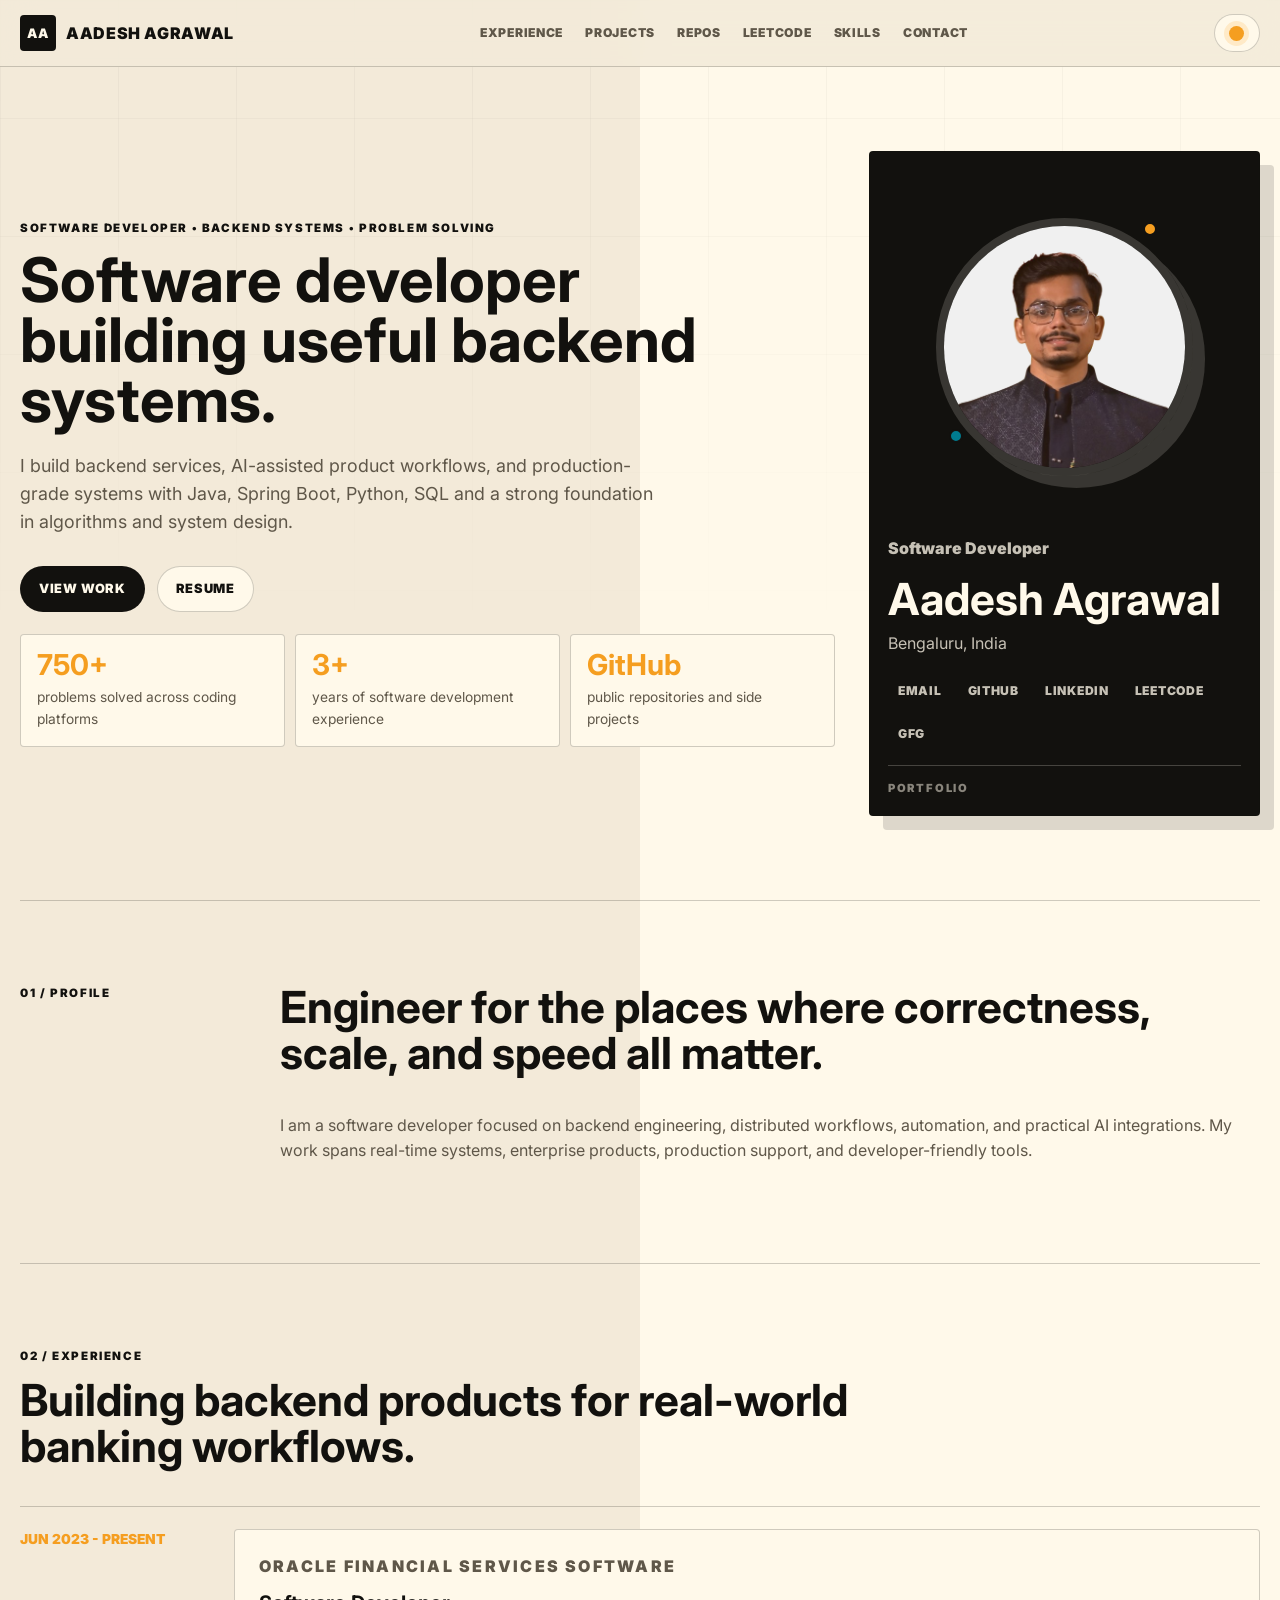
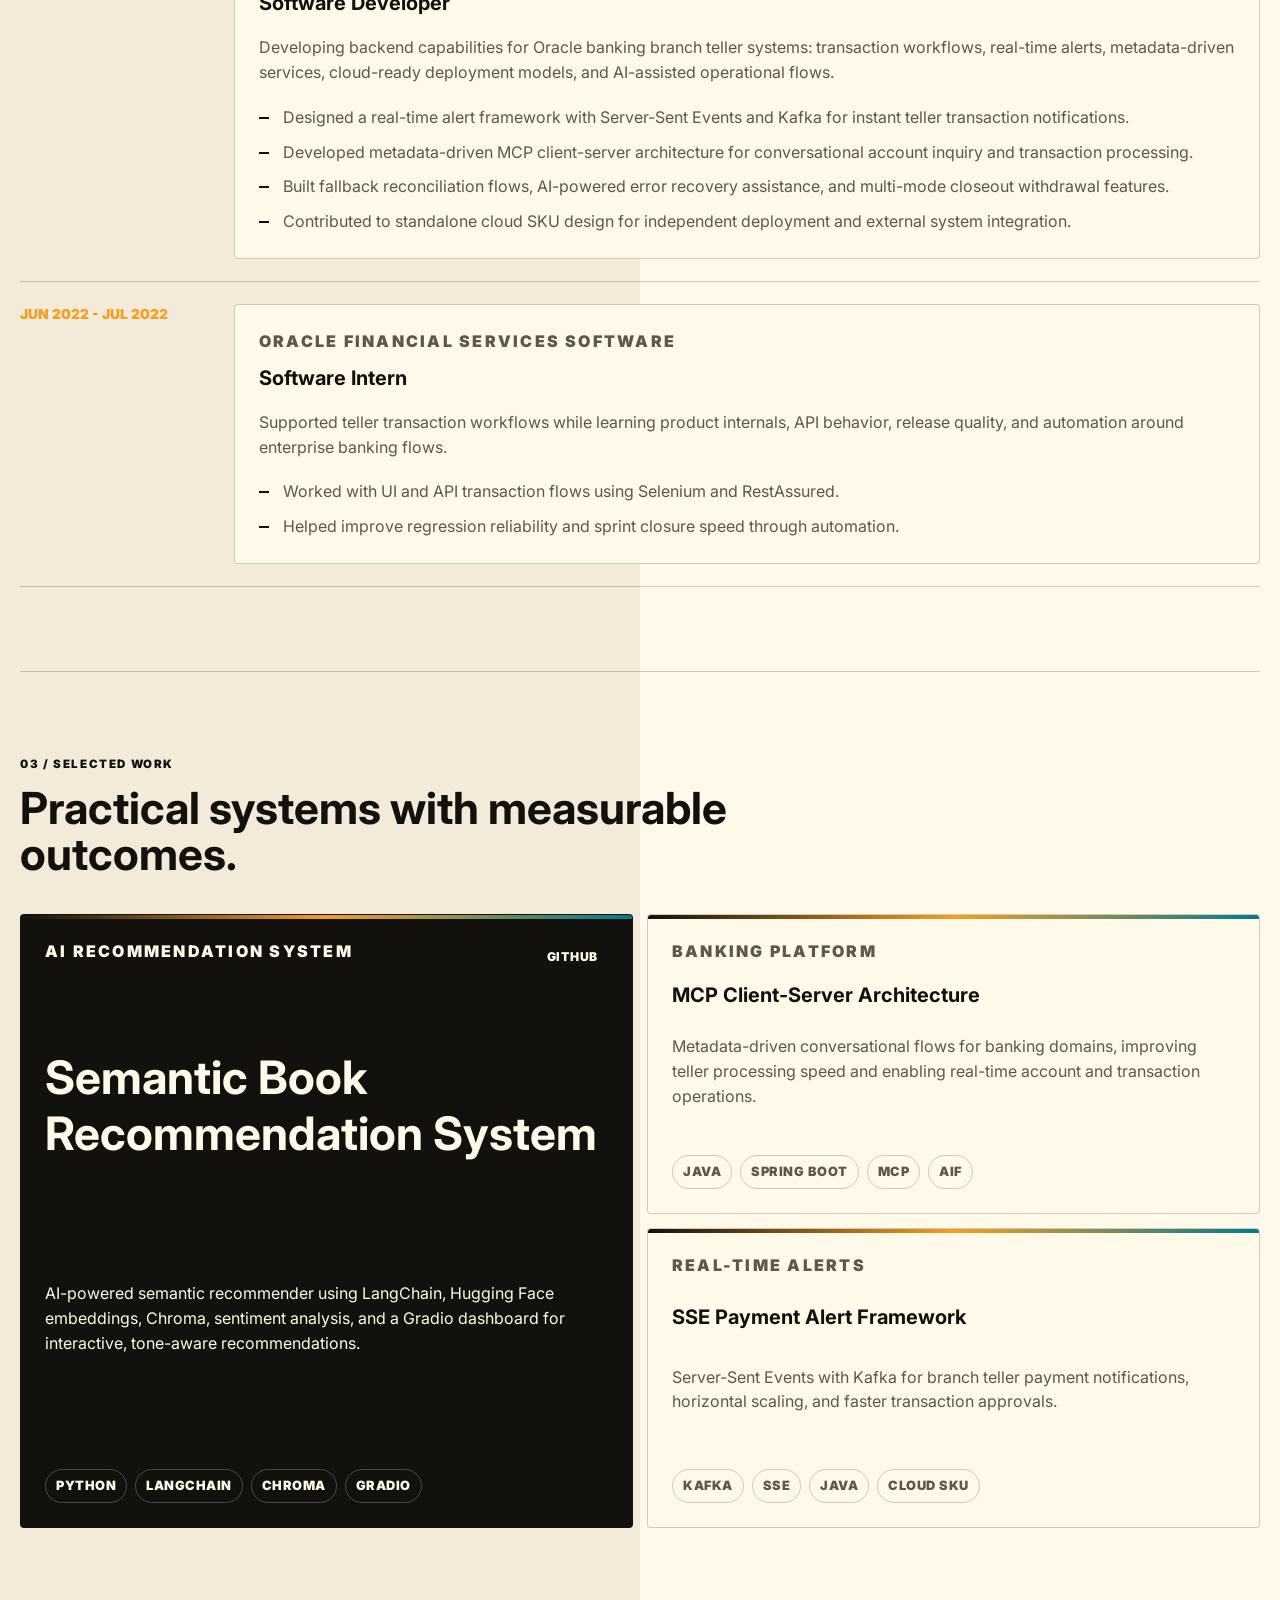
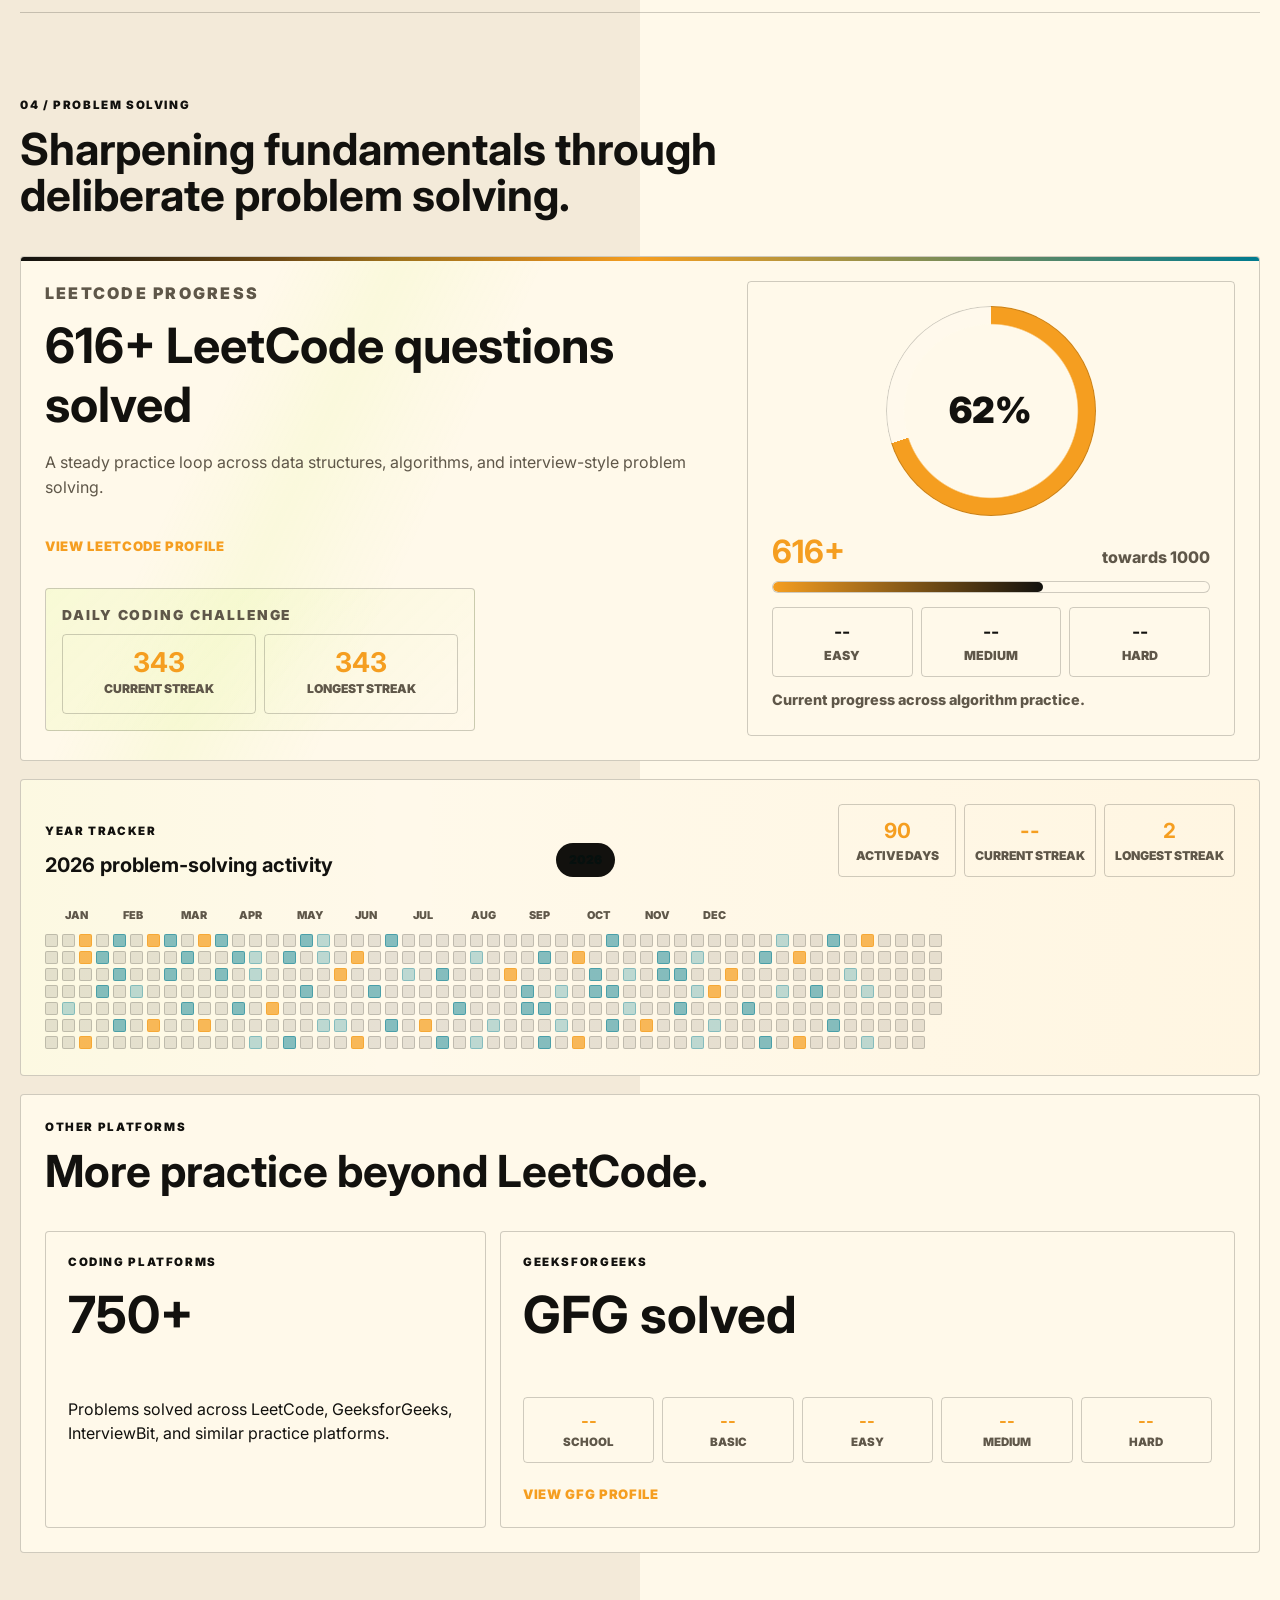
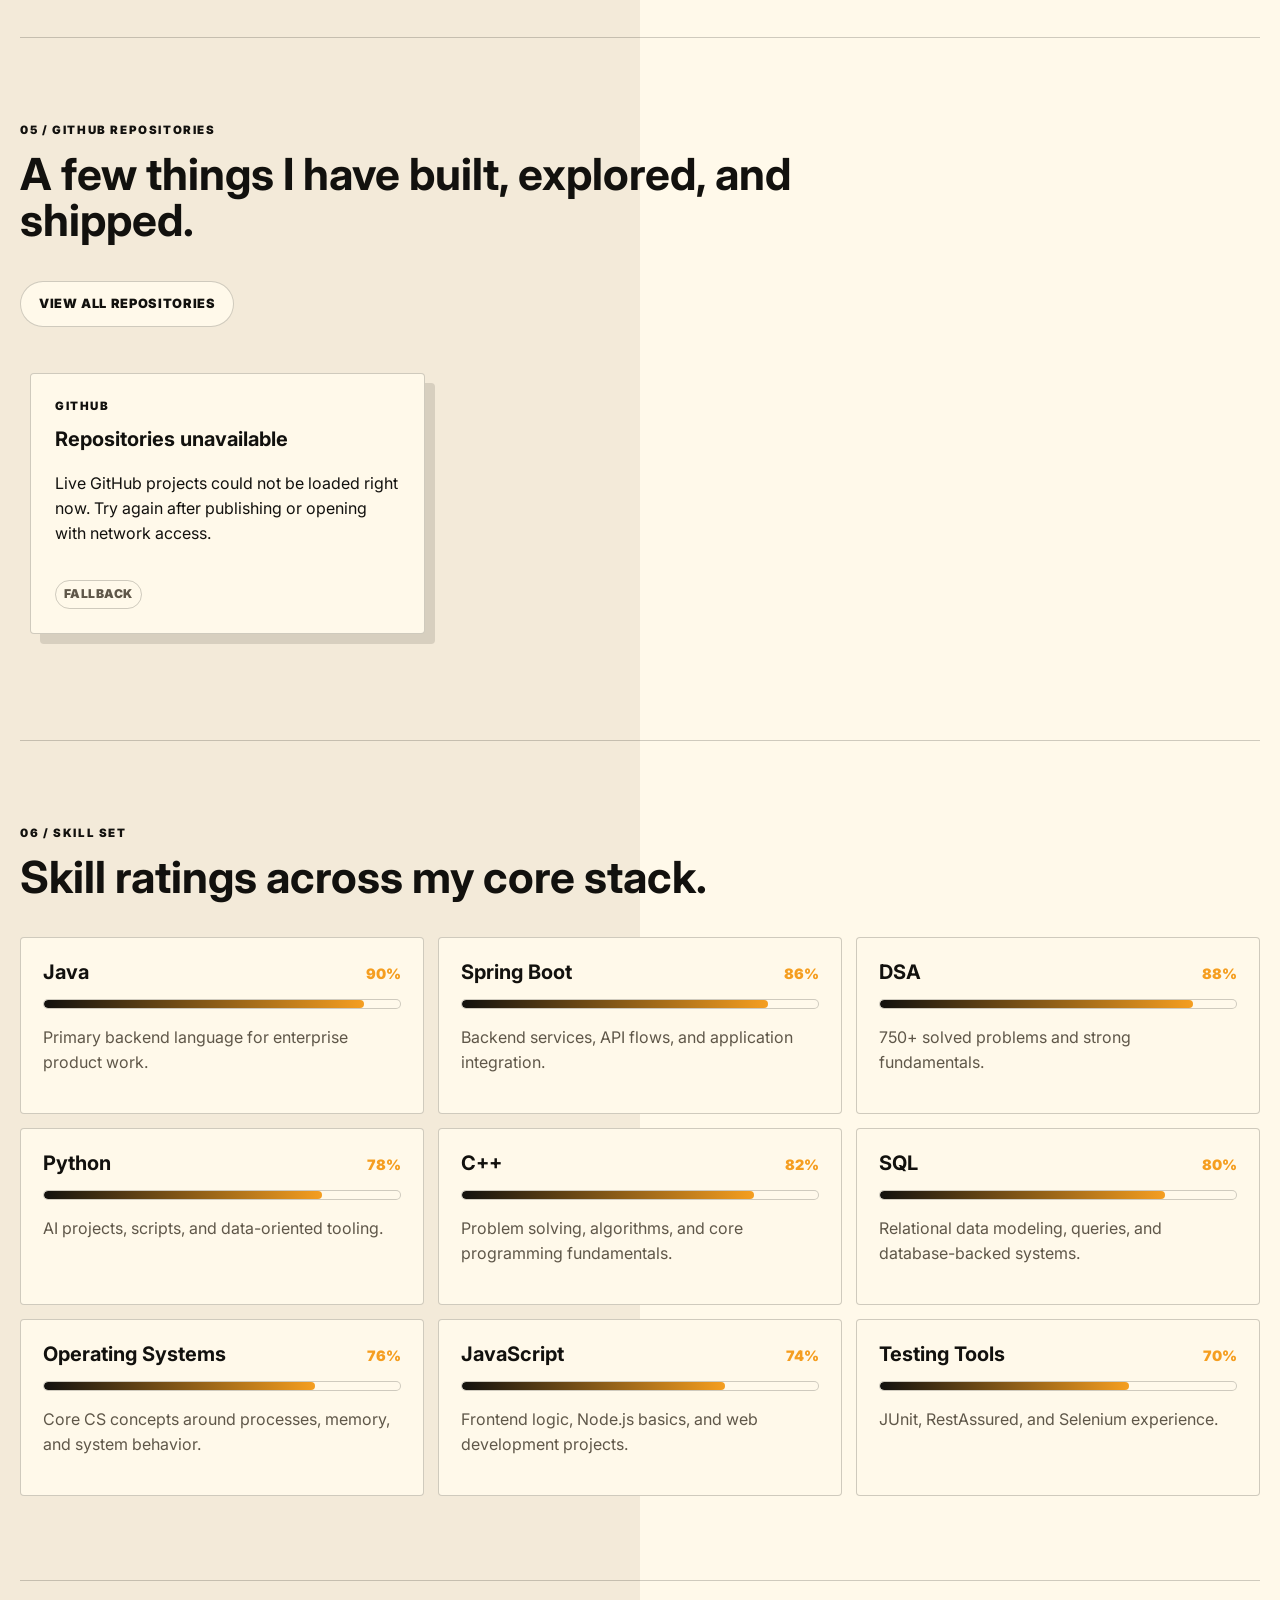
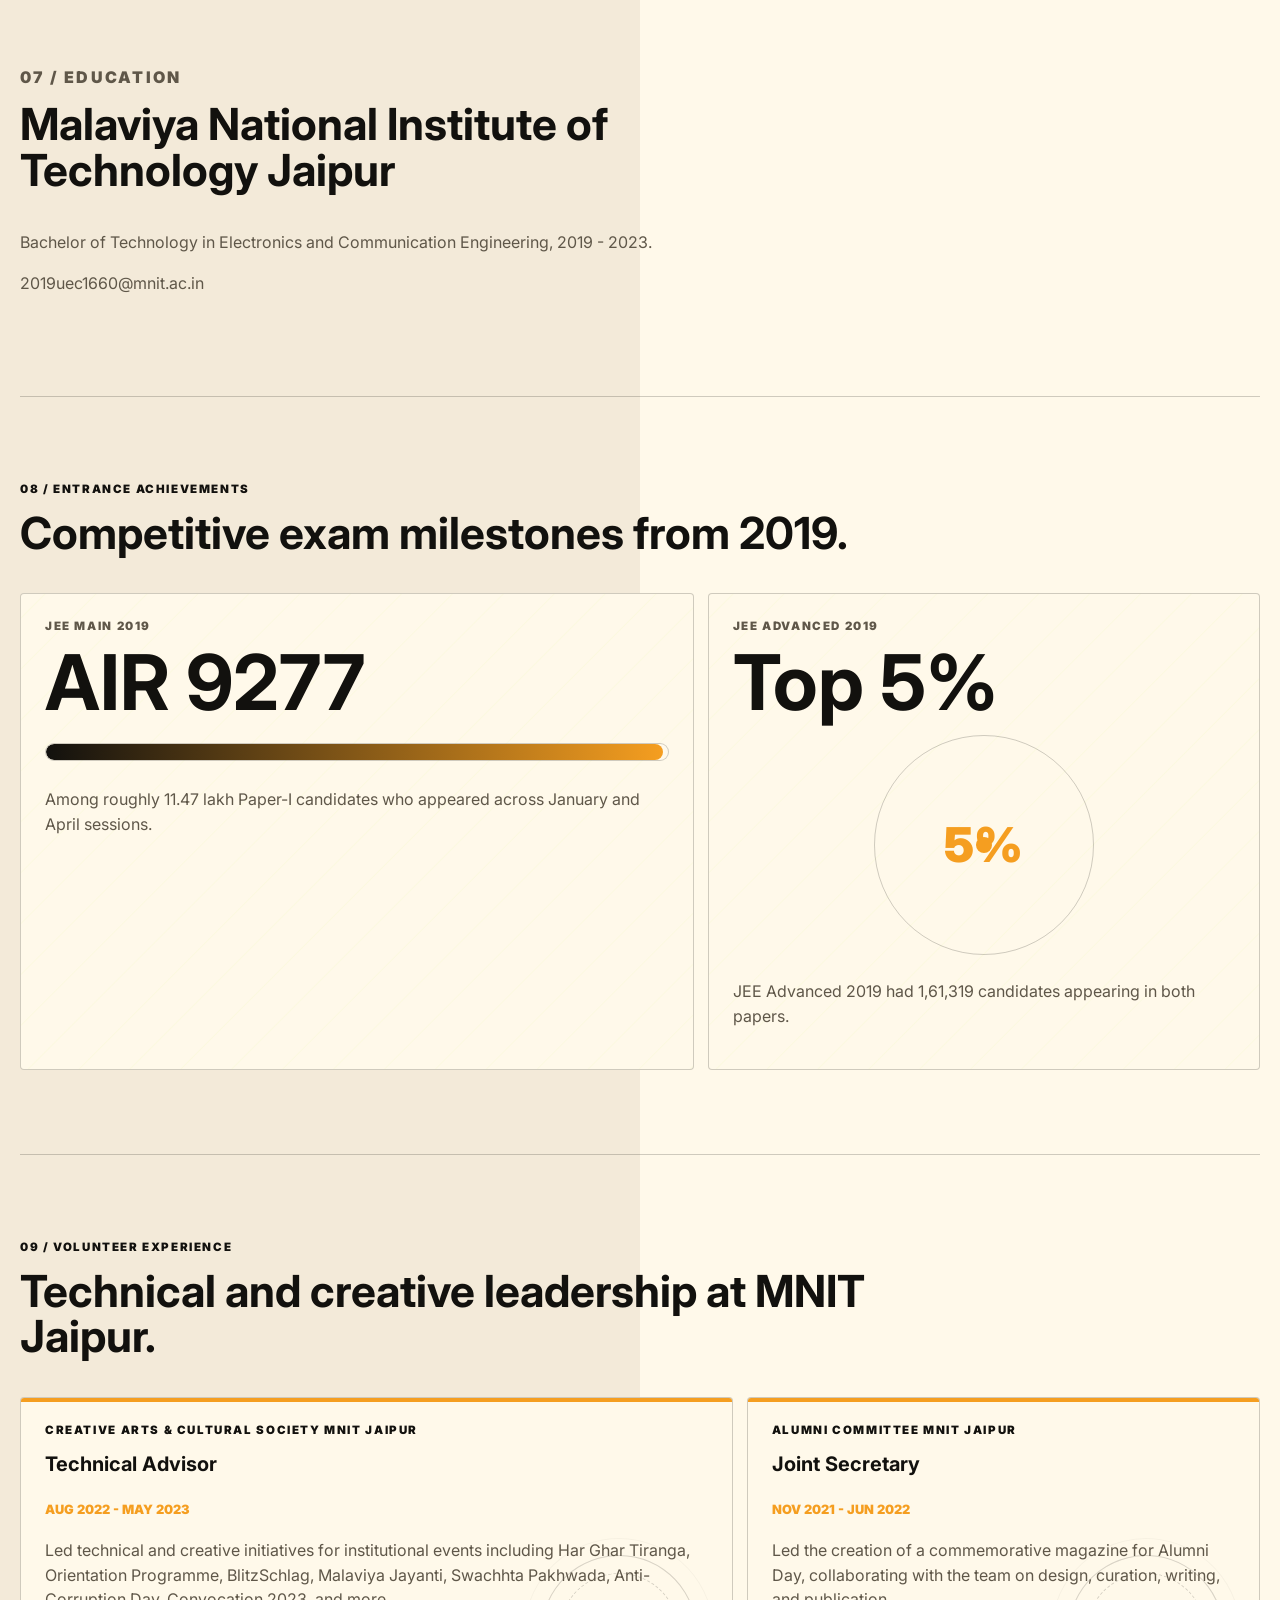
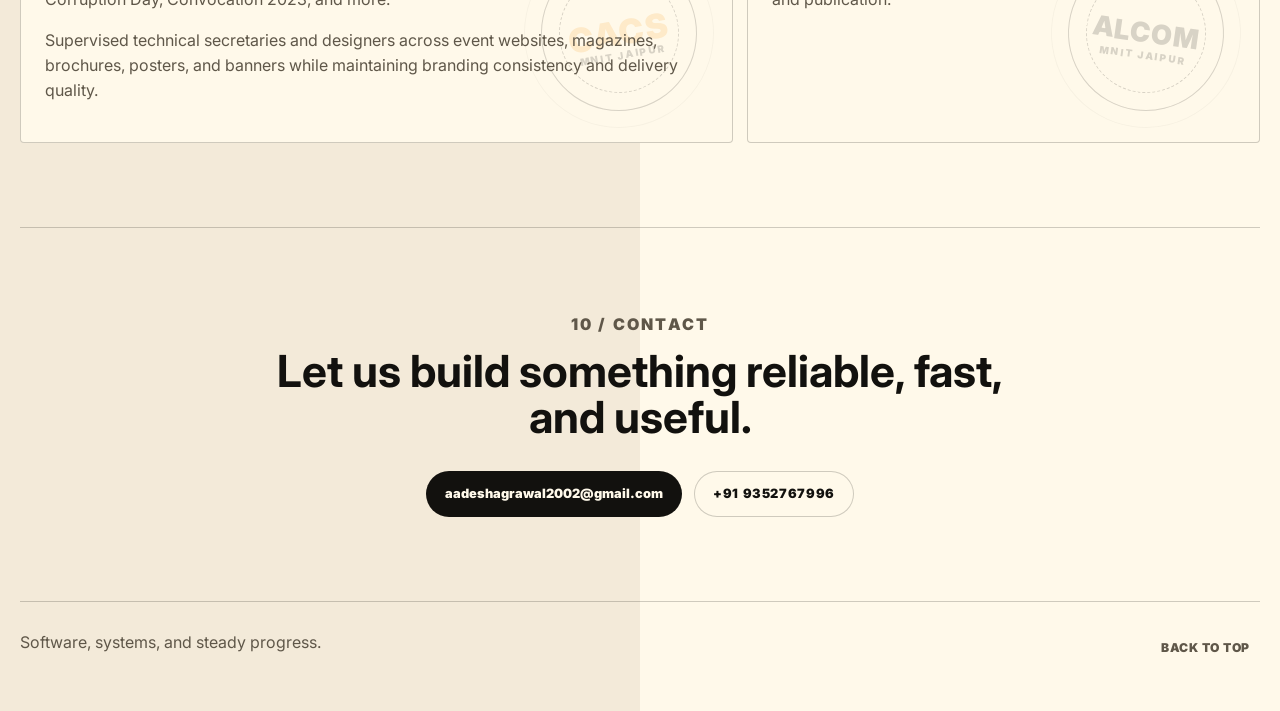
==== commit b23cd986: "Update index.html" ====
--- a/index.html
+++ b/index.html
@@ -45,7 +45,7 @@
           <h1>Software developer building useful backend systems.</h1>
           <p class="hero-lede">
             I build backend services, AI-assisted product workflows, and production-grade
-            systems with Java, Spring Boot, Python, SQL, and a strong foundation in
+            systems with Java, Spring Boot, Python, SQL and a strong foundation in
             algorithms and system design.
           </p>
           <div class="hero-actions">
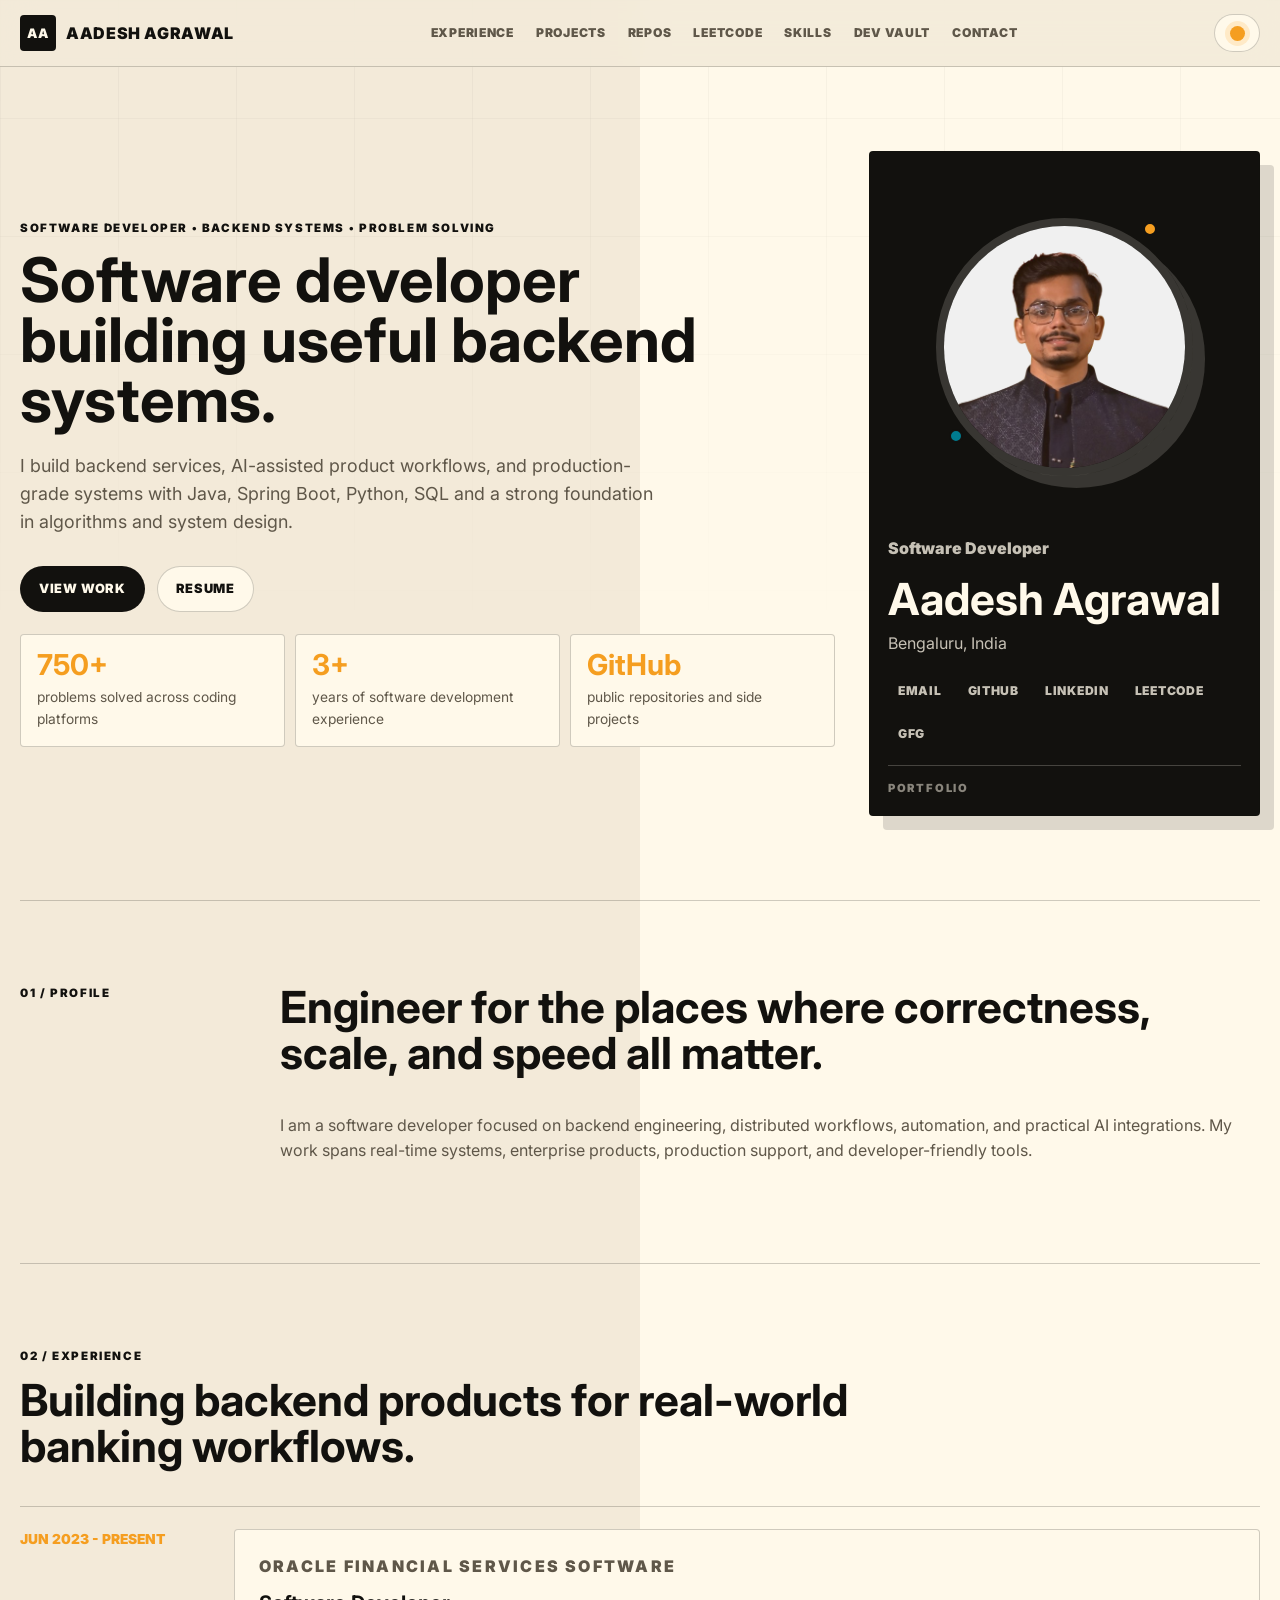
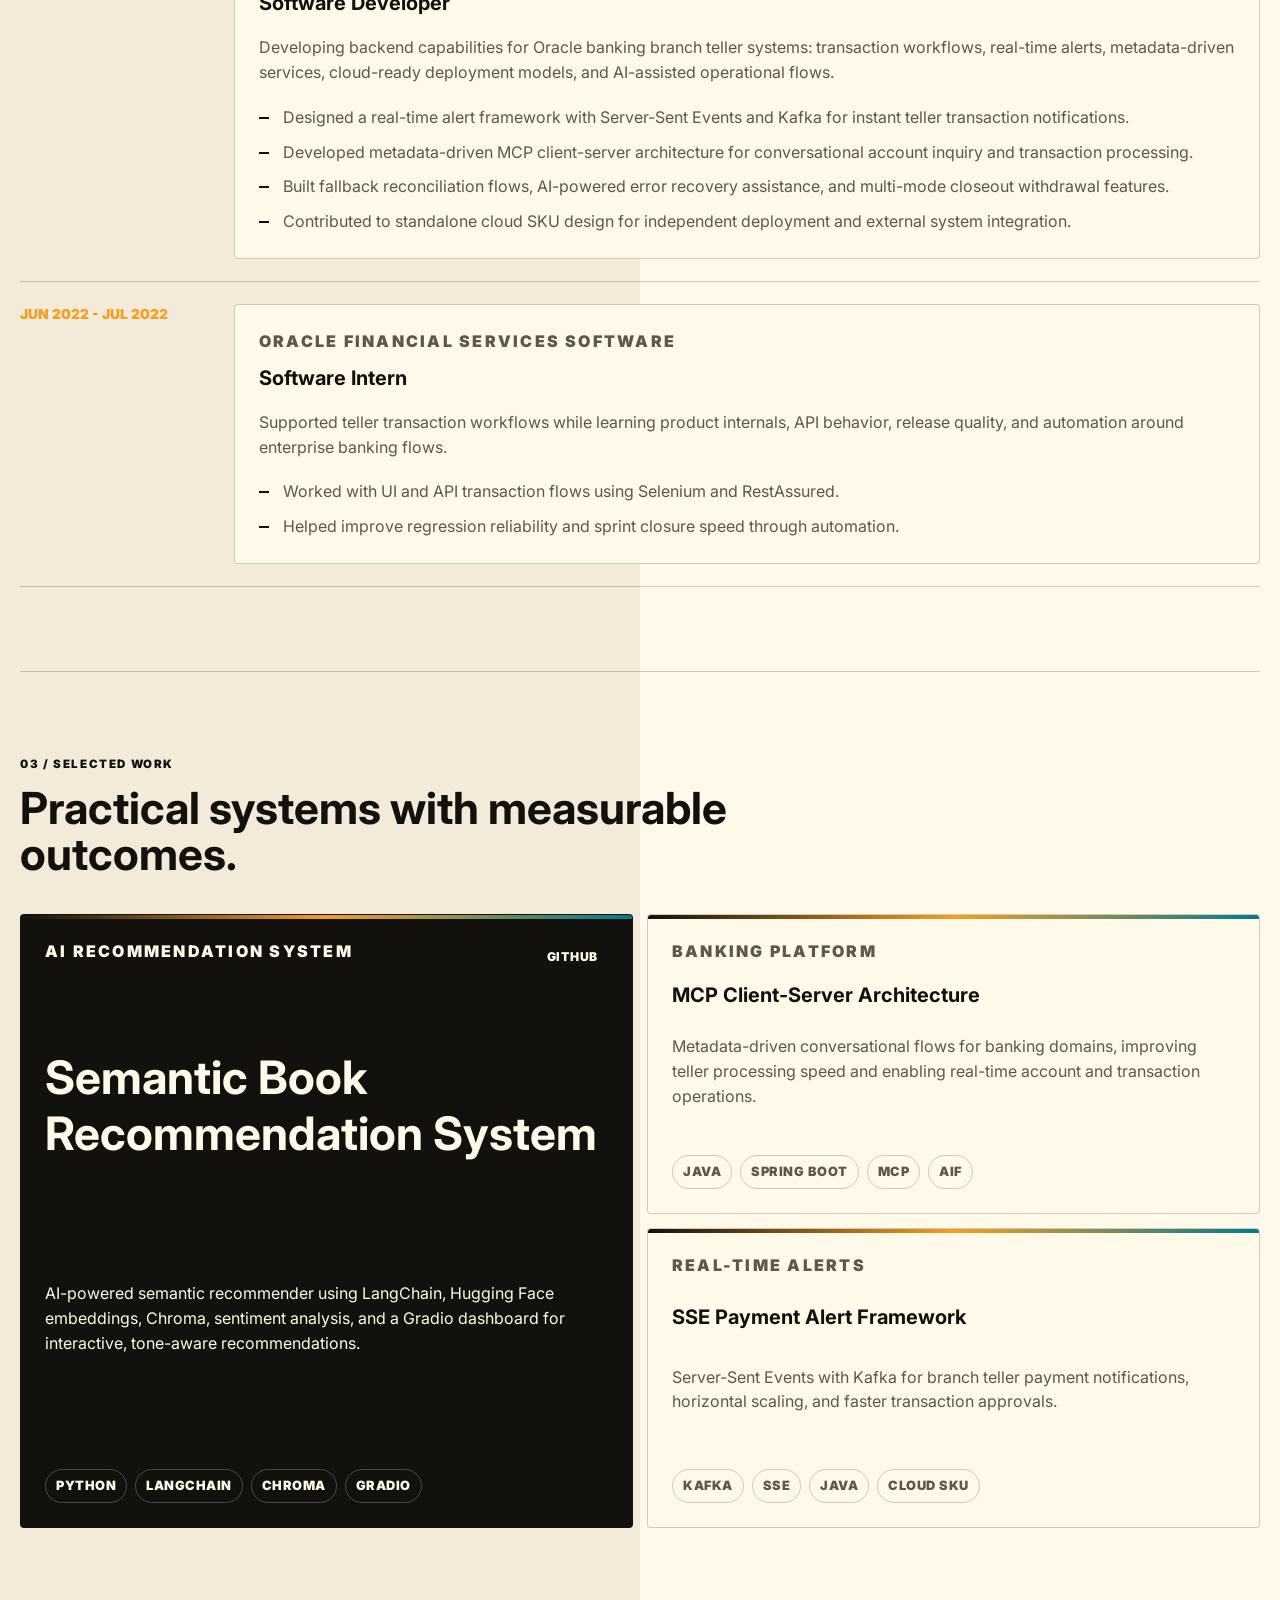
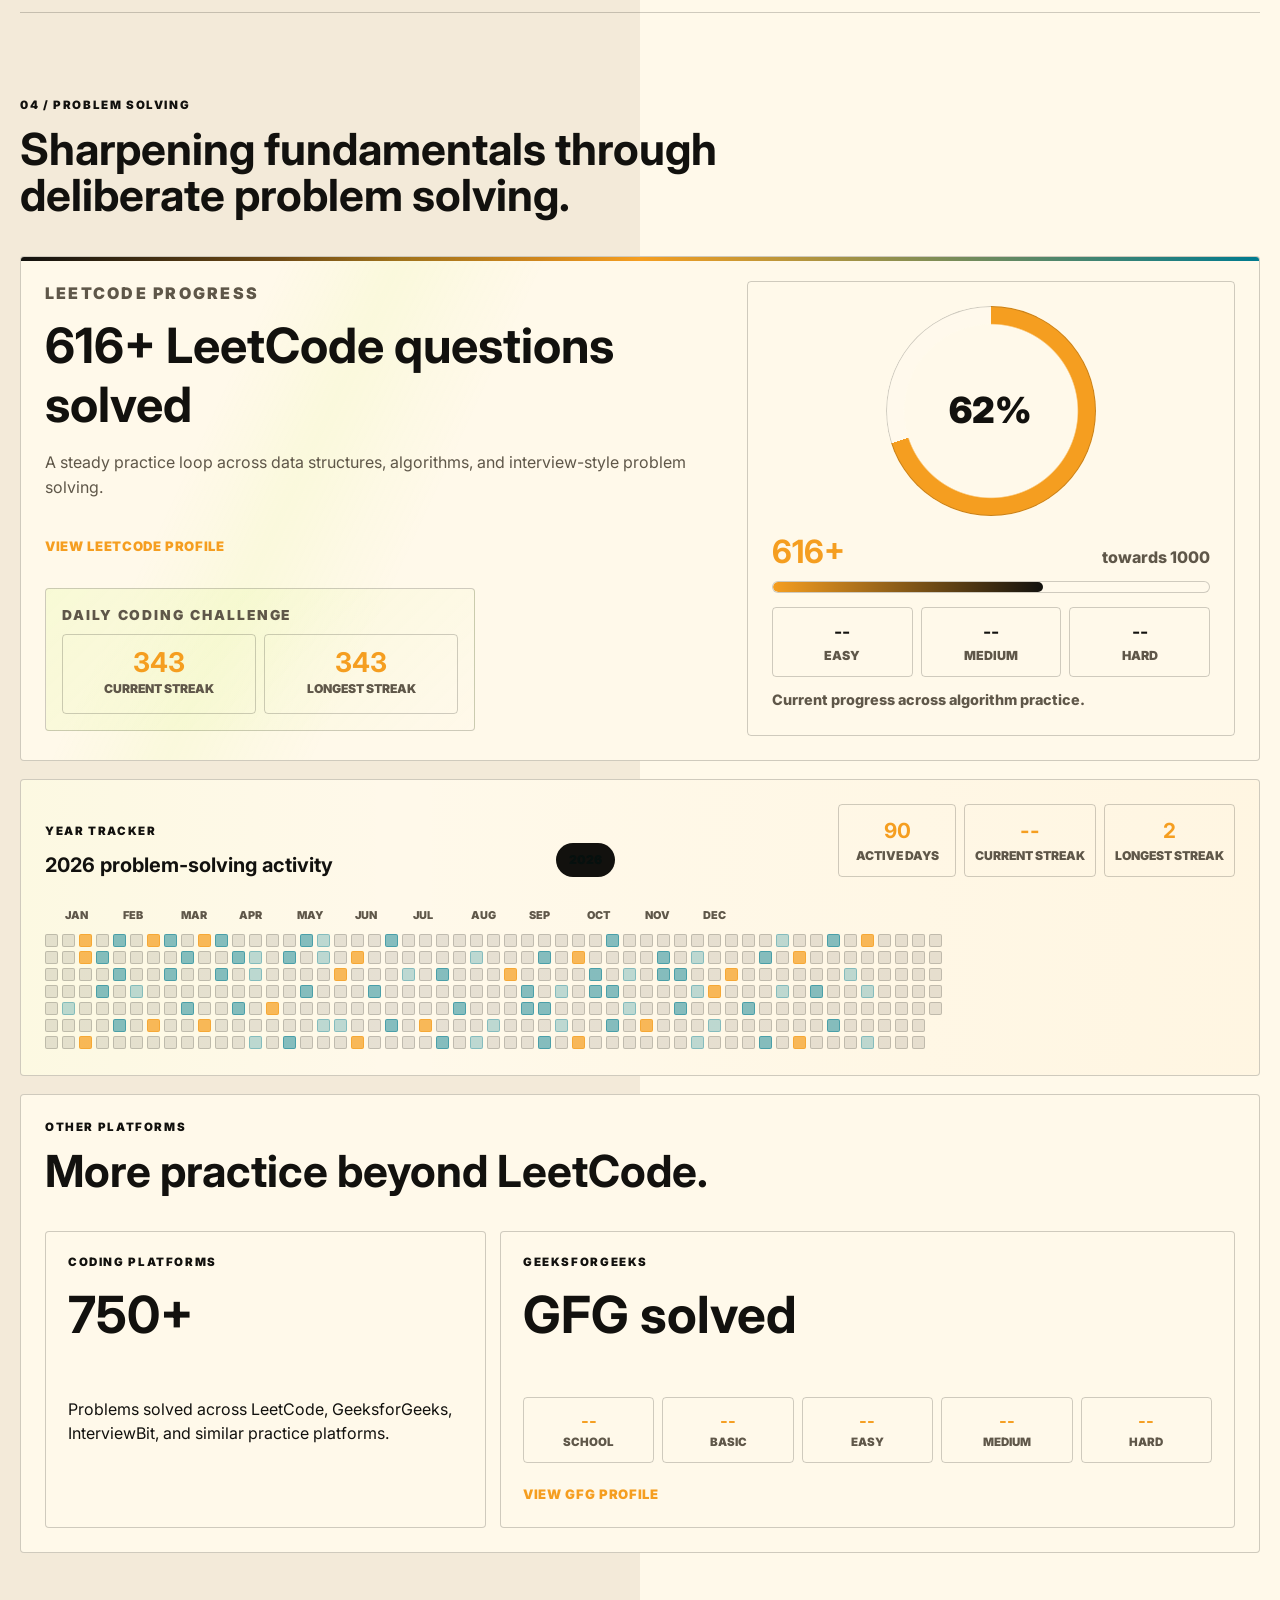
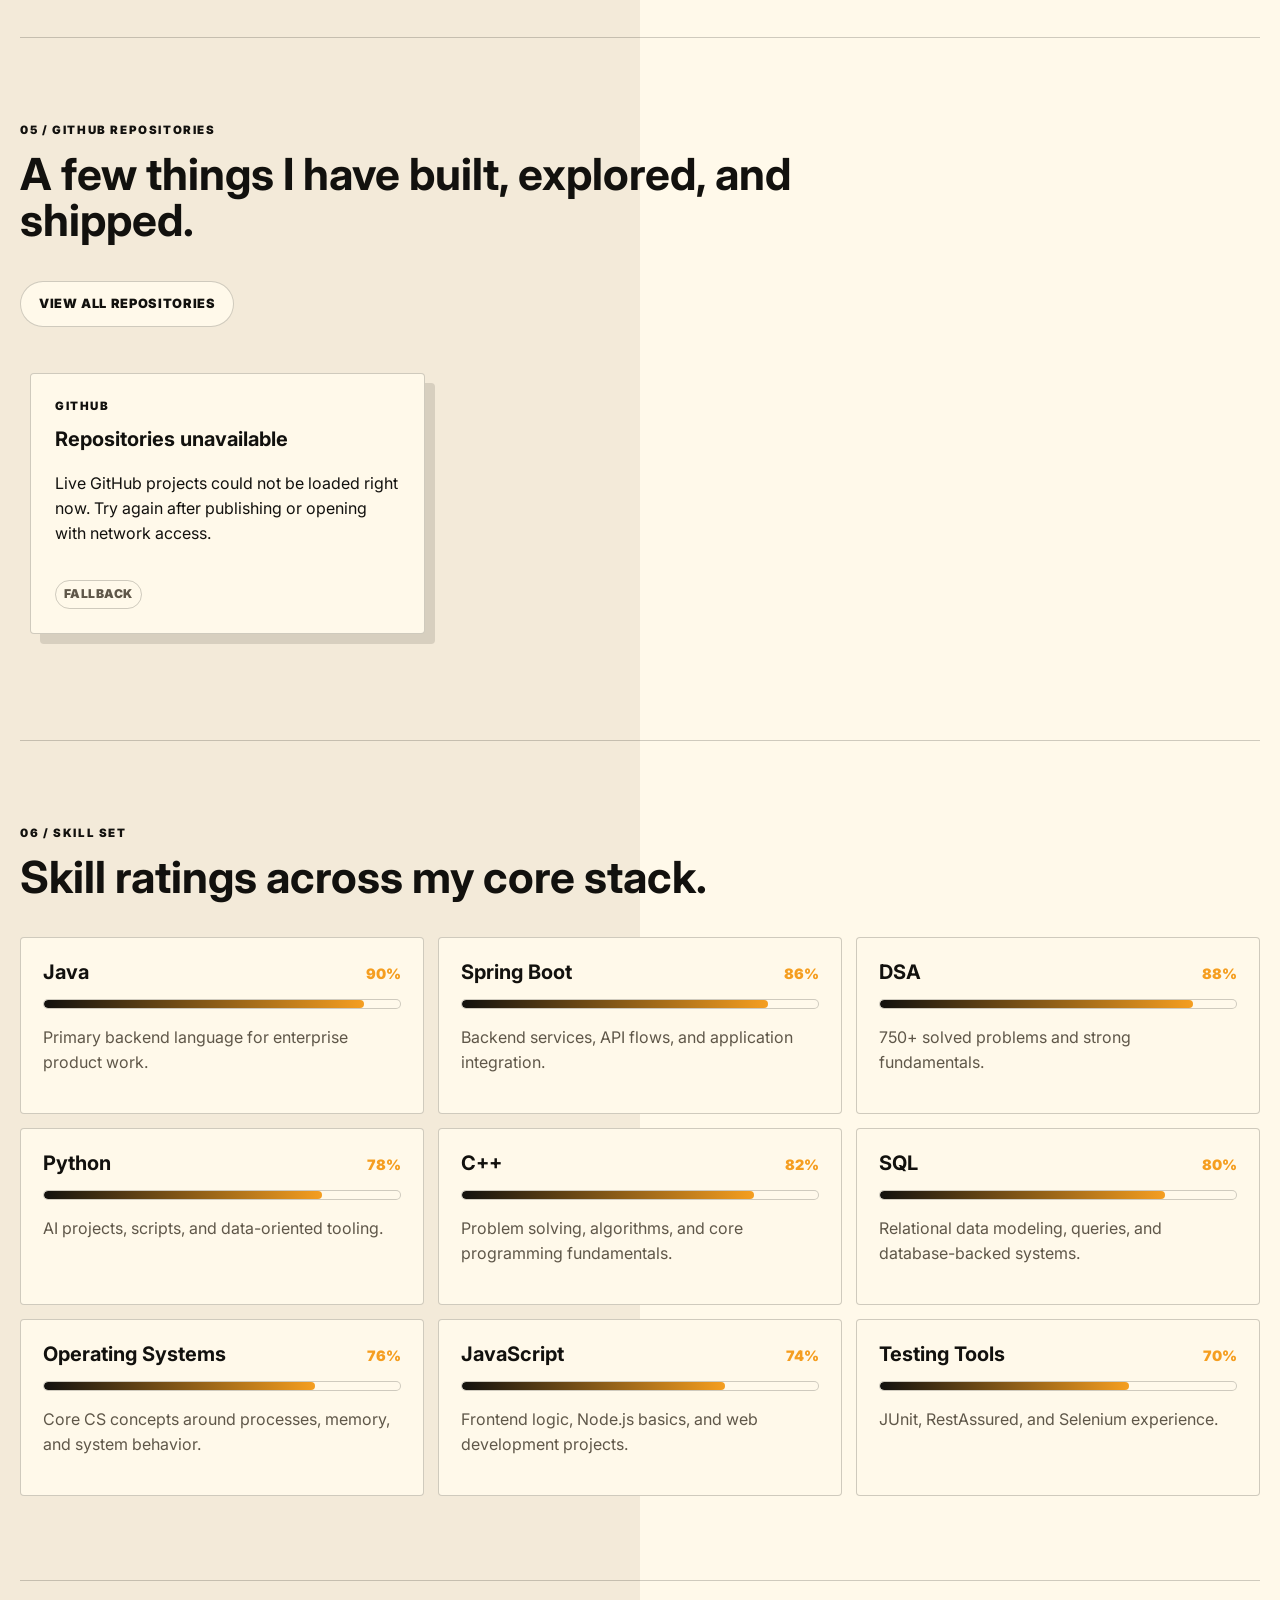
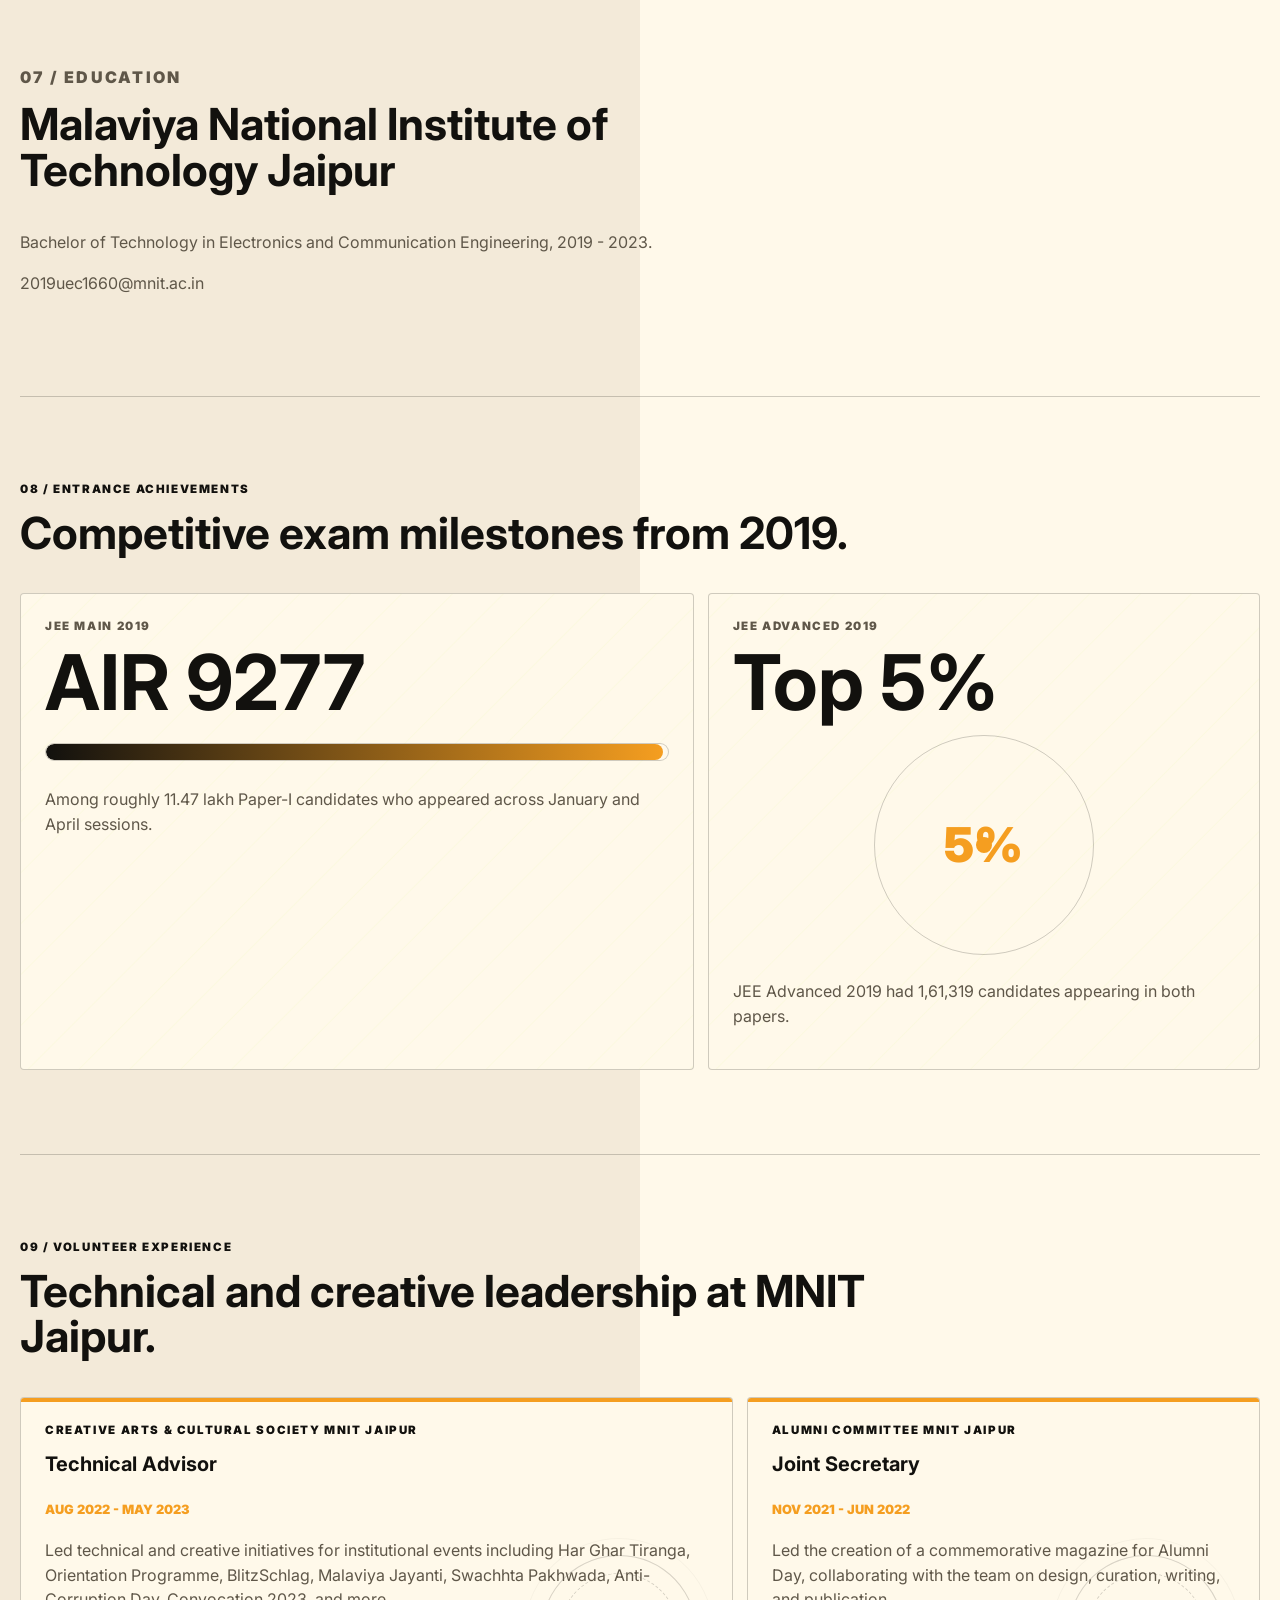
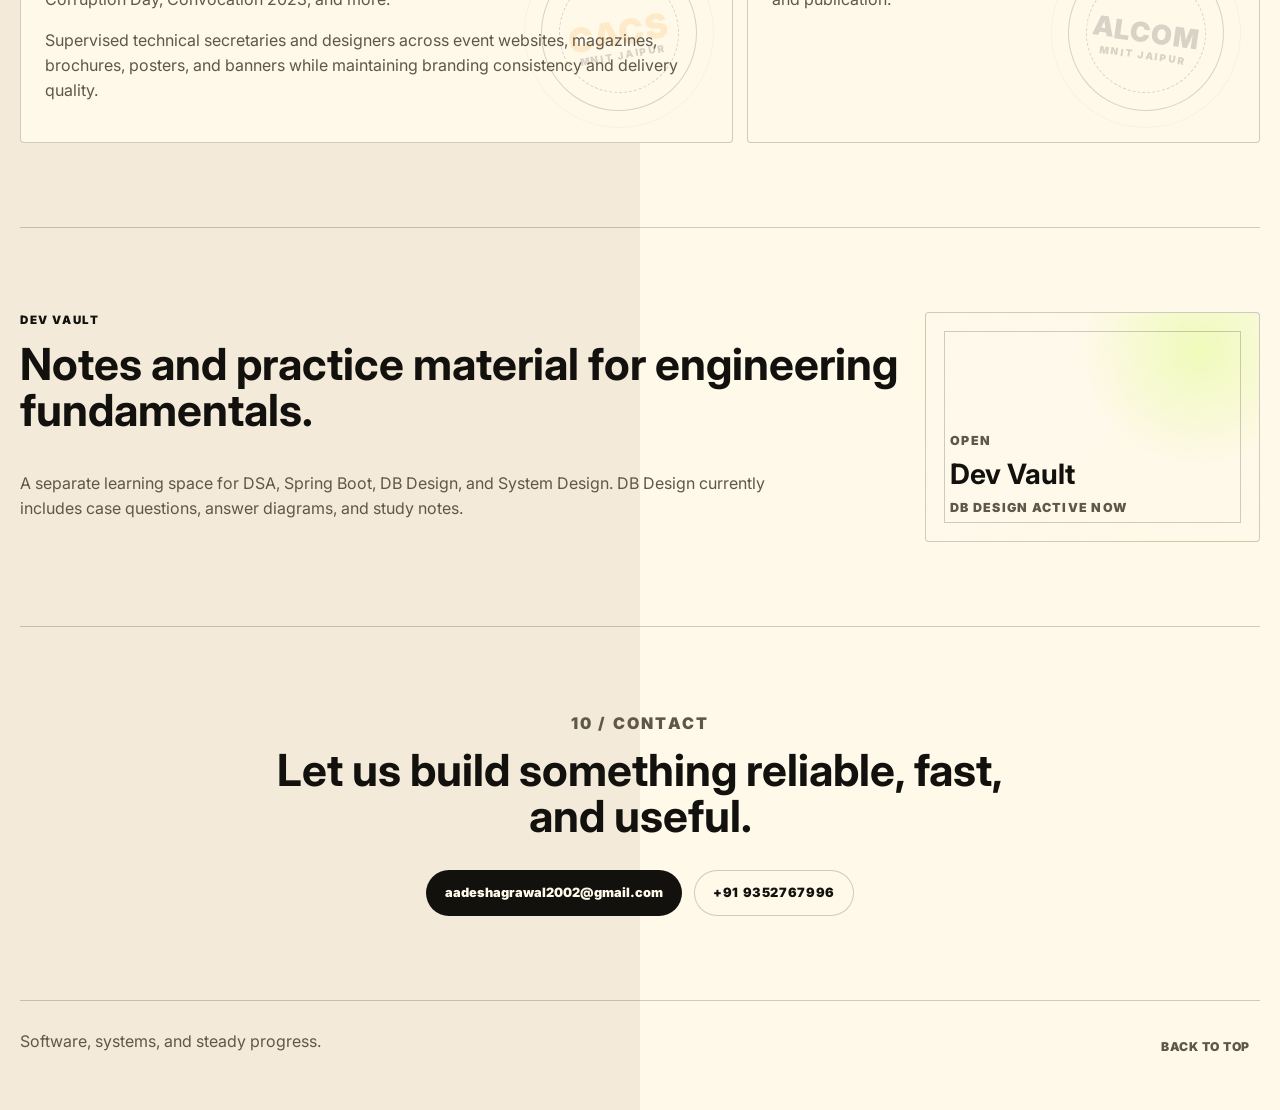
==== commit 60573419: "Dev Vault Updates along with code refactoring" ====
--- a/index.html
+++ b/index.html
@@ -14,7 +14,7 @@
       href="https://fonts.googleapis.com/css2?family=Inter:wght@400;500;600;700;800&display=swap"
       rel="stylesheet"
     />
-    <link rel="stylesheet" href="styles.css" />
+    <link rel="stylesheet" href="src/styles/portfolio.css" />
   </head>
   <body>
     <div class="noise" aria-hidden="true"></div>
@@ -29,6 +29,7 @@
         <a href="#github">Repos</a>
         <a href="#leetcode">LeetCode</a>
         <a href="#skills">Skills</a>
+        <a href="devVault.html">Dev Vault</a>
         <a href="#contact">Contact</a>
       </nav>
       <button class="theme-toggle" type="button" aria-label="Toggle color theme">
@@ -448,6 +449,22 @@
         </div>
       </section>
 
+      <section class="section study-link-section" data-reveal>
+        <div>
+          <p class="section-kicker">Dev Vault</p>
+          <h2>Notes and practice material for engineering fundamentals.</h2>
+          <p>
+            A separate learning space for DSA, Spring Boot, DB Design, and System Design.
+            DB Design currently includes case questions, answer diagrams, and study notes.
+          </p>
+        </div>
+        <a class="study-link-card" href="devVault.html" aria-label="Open Dev Vault page">
+          <span>Open</span>
+          <strong>Dev Vault</strong>
+          <small>DB Design active now</small>
+        </a>
+      </section>
+
       <section class="section contact-section" id="contact" data-reveal>
         <p class="section-kicker">10 / Contact</p>
         <h2>Let us build something reliable, fast, and useful.</h2>
@@ -593,6 +610,10 @@
       <a href="#top">Back to top</a>
     </footer>
 
+    <button class="floating-top" type="button" data-floating-top aria-label="Back to top">
+      <span aria-hidden="true">↑</span>
+    </button>
+
     <div class="modal-shell" data-modal hidden>
       <div class="modal-backdrop" data-close-modal></div>
       <section class="modal-panel" role="dialog" aria-modal="true" aria-labelledby="modal-title">
@@ -603,6 +624,7 @@
       </section>
     </div>
 
-    <script src="script.js"></script>
+    <script src="src/data/portfolio-config.js"></script>
+    <script src="src/js/portfolio.js"></script>
   </body>
 </html>
--- a/src/styles/portfolio.css
+++ b/src/styles/portfolio.css
@@ -0,0 +1,2353 @@
+:root {
+  color-scheme: dark;
+  --bg: #090907;
+  --bg-soft: #15130f;
+  --panel: #11100d;
+  --panel-strong: #f3ead9;
+  --text: #f5efdf;
+  --muted: #b8ad99;
+  --line: rgba(245, 239, 223, 0.2);
+  --accent: #c6ff3d;
+  --accent-2: #ffb13d;
+  --accent-3: #66e4ff;
+  --inverse-text: #11100d;
+  --radius: 4px;
+  --max: 1240px;
+}
+
+:root[data-theme="light"] {
+  color-scheme: light;
+  --bg: #f3ead9;
+  --bg-soft: #fff9ea;
+  --panel: #fff9ea;
+  --panel-strong: #12110e;
+  --text: #12110e;
+  --muted: #5f5749;
+  --line: rgba(18, 17, 14, 0.2);
+  --accent: #12110e;
+  --accent-2: #f59e20;
+  --accent-3: #007b8f;
+  --inverse-text: #fff9ea;
+}
+
+* {
+  box-sizing: border-box;
+}
+
+html {
+  scroll-behavior: smooth;
+  overflow-x: hidden;
+}
+
+body {
+  margin: 0;
+  min-height: 100vh;
+  background: linear-gradient(90deg, var(--bg) 0 50%, var(--bg-soft) 50% 100%);
+  color: var(--text);
+  font-family: "Inter", system-ui, -apple-system, BlinkMacSystemFont, "Segoe UI", sans-serif;
+  line-height: 1.55;
+  overflow-x: hidden;
+}
+
+body::before {
+  content: "";
+  position: fixed;
+  inset: 0;
+  pointer-events: none;
+  background:
+    linear-gradient(90deg, var(--line) 1px, transparent 1px),
+    linear-gradient(var(--line) 1px, transparent 1px);
+  background-size: 118px 118px;
+  opacity: 0.18;
+  mask-image: linear-gradient(to bottom, black, transparent 76%);
+}
+
+a {
+  color: inherit;
+  text-decoration: none;
+}
+
+button {
+  font: inherit;
+}
+
+img {
+  display: block;
+  max-width: 100%;
+}
+
+.noise {
+  position: fixed;
+  inset: 0;
+  z-index: -1;
+  pointer-events: none;
+  opacity: 0.15;
+  background-image: repeating-linear-gradient(
+    0deg,
+    rgba(255, 255, 255, 0.025),
+    rgba(255, 255, 255, 0.025) 1px,
+    transparent 1px,
+    transparent 4px
+  );
+}
+
+.site-header {
+  position: sticky;
+  top: 0;
+  z-index: 50;
+  width: 100%;
+  margin: 0;
+  padding: 14px max(18px, calc((100vw - var(--max)) / 2));
+  display: flex;
+  align-items: center;
+  justify-content: space-between;
+  gap: 20px;
+  border-bottom: 1px solid var(--line);
+  background: rgba(9, 9, 7, 0.86);
+  backdrop-filter: blur(18px);
+}
+
+:root[data-theme="light"] .site-header {
+  background: rgba(243, 234, 217, 0.86);
+}
+
+.brand {
+  display: inline-flex;
+  align-items: center;
+  gap: 10px;
+  font-weight: 900;
+  text-transform: uppercase;
+  letter-spacing: 0.04em;
+}
+
+.brand-mark {
+  width: 36px;
+  height: 36px;
+  display: grid;
+  place-items: center;
+  border-radius: var(--radius);
+  background: var(--accent);
+  color: #06100e;
+  font-size: 0.82rem;
+}
+
+:root[data-theme="light"] .brand-mark {
+  color: #fff9ea;
+}
+
+.nav-links {
+  display: flex;
+  align-items: center;
+  gap: 2px;
+  flex-wrap: wrap;
+  justify-content: center;
+}
+
+.nav-links a,
+.social-row a,
+.project-top a,
+.site-footer a {
+  color: var(--muted);
+  font-size: 0.76rem;
+  font-weight: 900;
+  padding: 9px 10px;
+  border-radius: 999px;
+  text-transform: uppercase;
+  letter-spacing: 0.06em;
+  transition: color 180ms ease, background 180ms ease, transform 180ms ease;
+}
+
+.nav-links a:hover,
+.social-row a:hover,
+.project-top a:hover,
+.site-footer a:hover {
+  color: var(--text);
+  background: rgba(198, 255, 61, 0.12);
+  transform: translateY(-1px);
+}
+
+.theme-toggle {
+  width: 46px;
+  height: 38px;
+  border: 1px solid var(--line);
+  border-radius: 999px;
+  background: var(--panel);
+  color: var(--text);
+  cursor: pointer;
+  position: relative;
+  overflow: hidden;
+}
+
+.theme-toggle .sun,
+.theme-toggle .moon {
+  position: absolute;
+  inset: 0;
+  display: grid;
+  place-items: center;
+  transition: transform 240ms ease, opacity 240ms ease;
+}
+
+.theme-toggle .sun::before {
+  content: "";
+  width: 15px;
+  height: 15px;
+  border-radius: 50%;
+  background: var(--accent-2);
+  box-shadow: 0 0 0 5px rgba(255, 177, 61, 0.2);
+}
+
+.theme-toggle .moon::before {
+  content: "";
+  width: 17px;
+  height: 17px;
+  border-radius: 50%;
+  box-shadow: -5px 0 0 var(--accent);
+}
+
+:root[data-theme="dark"] .sun {
+  transform: translateY(34px);
+  opacity: 0;
+}
+
+:root[data-theme="light"] .moon {
+  transform: translateY(-34px);
+  opacity: 0;
+}
+
+main,
+.site-footer {
+  width: min(var(--max), calc(100% - 32px));
+  margin: 0 auto;
+}
+
+[hidden] {
+  display: none !important;
+}
+
+.section-grid,
+.section {
+  padding: 84px 0;
+}
+
+.hero {
+  min-height: calc(100vh - 66px);
+  display: grid;
+  grid-template-columns: minmax(0, 1fr) minmax(320px, 0.48fr);
+  gap: 34px;
+  align-items: center;
+  border-bottom: 1px solid var(--line);
+}
+
+.eyebrow,
+.section-kicker,
+.label {
+  margin: 0 0 12px;
+  color: var(--accent);
+  font-size: 0.72rem;
+  font-weight: 900;
+  text-transform: uppercase;
+  letter-spacing: 0.14em;
+}
+
+h1,
+h2,
+h3,
+p {
+  margin-top: 0;
+}
+
+h1 {
+  max-width: 780px;
+  margin-bottom: 22px;
+  font-size: clamp(2.35rem, 4.8vw, 4.65rem);
+  line-height: 0.98;
+  letter-spacing: 0;
+  overflow-wrap: anywhere;
+}
+
+h2 {
+  font-size: clamp(1.85rem, 3.45vw, 3rem);
+  line-height: 1.04;
+  letter-spacing: 0;
+}
+
+h3 {
+  font-size: 1.25rem;
+  line-height: 1.2;
+  overflow-wrap: anywhere;
+}
+
+.hero-lede,
+.intro p,
+.timeline-card p,
+.project-card p,
+.leetcode-card p,
+.education-band p,
+.contact-section p {
+  color: var(--muted);
+  font-size: 1rem;
+}
+
+.hero-lede {
+  max-width: 650px;
+  font-size: clamp(1rem, 1.45vw, 1.12rem);
+}
+
+.hero-actions,
+.contact-actions {
+  display: flex;
+  flex-wrap: wrap;
+  gap: 12px;
+  margin: 30px 0 0;
+}
+
+.button {
+  display: inline-flex;
+  align-items: center;
+  justify-content: center;
+  min-height: 46px;
+  padding: 0 18px;
+  border: 1px solid var(--line);
+  border-radius: 999px;
+  font-weight: 900;
+  text-transform: uppercase;
+  letter-spacing: 0.05em;
+  font-size: 0.8rem;
+  transition: transform 180ms ease, background 180ms ease;
+}
+
+.button:hover {
+  transform: translateY(-2px);
+}
+
+.button.primary {
+  background: var(--accent);
+  color: #06100e;
+  border-color: transparent;
+}
+
+:root[data-theme="light"] .button.primary {
+  color: #fff9ea;
+}
+
+.button.secondary {
+  background: var(--panel);
+  color: var(--text);
+}
+
+.availability-strip {
+  display: flex;
+  flex-wrap: wrap;
+  margin-top: 26px;
+  border: 1px solid var(--line);
+  width: fit-content;
+  max-width: 100%;
+}
+
+.availability-strip span {
+  padding: 10px 13px;
+  color: var(--text);
+  font-size: 0.76rem;
+  font-weight: 900;
+  text-transform: uppercase;
+  letter-spacing: 0.05em;
+}
+
+.availability-strip span + span {
+  border-left: 1px solid var(--line);
+}
+
+.quick-stats {
+  display: grid;
+  grid-template-columns: repeat(3, minmax(0, 1fr));
+  gap: 10px;
+  margin-top: 22px;
+}
+
+.quick-stats div,
+.timeline-card,
+.project-card,
+.skill-block,
+.profile-panel,
+.leetcode-card {
+  border: 1px solid var(--line);
+  border-radius: var(--radius);
+  background: var(--panel);
+}
+
+.quick-stats div {
+  min-height: 112px;
+  padding: 16px;
+}
+
+.quick-stats strong {
+  display: block;
+  margin-bottom: 8px;
+  color: var(--accent-2);
+  font-size: 1.8rem;
+  line-height: 1;
+}
+
+.quick-stats span {
+  display: block;
+  color: var(--muted);
+  font-size: 0.86rem;
+}
+
+.profile-panel {
+  align-self: stretch;
+  min-height: 560px;
+  padding: 18px;
+  display: flex;
+  flex-direction: column;
+  justify-content: space-between;
+  background: var(--panel-strong);
+  color: var(--inverse-text);
+  position: relative;
+  overflow: hidden;
+  box-shadow: 14px 14px 0 rgba(198, 255, 61, 0.22);
+}
+
+:root[data-theme="light"] .profile-panel {
+  box-shadow: 14px 14px 0 rgba(18, 17, 14, 0.14);
+}
+
+.profile-panel::before {
+  content: "PORTFOLIO";
+  position: absolute;
+  inset: auto 18px 18px 18px;
+  padding-top: 14px;
+  border-top: 1px solid rgba(17, 16, 13, 0.18);
+  color: rgba(17, 16, 13, 0.45);
+  font-size: 0.7rem;
+  font-weight: 900;
+  letter-spacing: 0.16em;
+  pointer-events: none;
+}
+
+:root[data-theme="light"] .profile-panel::before {
+  border-color: rgba(255, 249, 234, 0.22);
+  color: rgba(255, 249, 234, 0.5);
+}
+
+.portrait-wrap {
+  position: relative;
+  aspect-ratio: 1;
+  display: grid;
+  place-items: center;
+  margin: 12px auto;
+  width: min(100%, 330px);
+}
+
+.portrait {
+  position: relative;
+  z-index: 2;
+  width: 78%;
+  aspect-ratio: 1;
+  object-fit: cover;
+  border-radius: 50%;
+  border: 8px solid rgba(17, 16, 13, 0.12);
+  box-shadow: 12px 12px 0 rgba(17, 16, 13, 0.16);
+}
+
+:root[data-theme="light"] .portrait {
+  border-color: rgba(255, 249, 234, 0.16);
+  box-shadow: 12px 12px 0 rgba(255, 249, 234, 0.16);
+}
+
+.orbit-dot {
+  position: absolute;
+  z-index: 3;
+  width: 14px;
+  height: 14px;
+  border-radius: 50%;
+  background: var(--accent-2);
+  border: 2px solid var(--panel-strong);
+}
+
+.dot-one {
+  top: 12%;
+  right: 22%;
+}
+
+.dot-two {
+  left: 15%;
+  bottom: 21%;
+  background: var(--accent-3);
+}
+
+.profile-meta {
+  position: relative;
+  z-index: 2;
+  padding-bottom: 44px;
+}
+
+.profile-meta h2 {
+  margin-bottom: 8px;
+}
+
+.profile-meta .role {
+  color: var(--accent-2);
+  font-weight: 900;
+}
+
+.profile-meta p,
+.profile-meta a {
+  color: rgba(17, 16, 13, 0.72);
+}
+
+:root[data-theme="light"] .profile-meta p,
+:root[data-theme="light"] .profile-meta a {
+  color: rgba(255, 249, 234, 0.76);
+}
+
+.social-row {
+  display: flex;
+  flex-wrap: wrap;
+  gap: 6px;
+  margin-top: 18px;
+}
+
+.intro {
+  display: grid;
+  grid-template-columns: 220px minmax(0, 1fr);
+  gap: 40px;
+  border-bottom: 1px solid var(--line);
+  background: rgba(255, 255, 255, 0.025);
+}
+
+.study-link-section {
+  display: grid;
+  grid-template-columns: minmax(0, 1fr) minmax(280px, 0.38fr);
+  gap: 24px;
+  align-items: stretch;
+  border-bottom: 1px solid var(--line);
+}
+
+.study-link-section p:not(.section-kicker) {
+  max-width: 760px;
+  color: var(--muted);
+}
+
+.study-link-card {
+  position: relative;
+  display: grid;
+  align-content: end;
+  min-height: 230px;
+  padding: 24px;
+  overflow: hidden;
+  border: 1px solid var(--line);
+  border-radius: var(--radius);
+  background:
+    radial-gradient(circle at 82% 16%, rgba(198, 255, 61, 0.28), transparent 36%),
+    linear-gradient(145deg, rgba(255, 255, 255, 0.08), rgba(255, 255, 255, 0.02));
+  transition: transform 180ms ease, border-color 180ms ease;
+}
+
+.study-link-card::before {
+  content: "";
+  position: absolute;
+  inset: 18px;
+  border: 1px solid var(--line);
+  pointer-events: none;
+}
+
+.study-link-card:hover {
+  transform: translateY(-4px);
+  border-color: rgba(198, 255, 61, 0.58);
+}
+
+.study-link-card span,
+.study-link-card small {
+  color: var(--muted);
+  font-size: 0.78rem;
+  font-weight: 900;
+  letter-spacing: 0.1em;
+  text-transform: uppercase;
+}
+
+.study-link-card strong {
+  margin: 10px 0;
+  font-size: 1.75rem;
+  line-height: 1;
+}
+
+.section-heading {
+  max-width: 860px;
+  margin-bottom: 28px;
+}
+
+.timeline {
+  display: grid;
+  gap: 0;
+  border-top: 1px solid var(--line);
+}
+
+.timeline-item {
+  display: grid;
+  grid-template-columns: 190px minmax(0, 1fr);
+  gap: 24px;
+  align-items: start;
+  padding: 22px 0;
+  border-bottom: 1px solid var(--line);
+}
+
+.time {
+  position: sticky;
+  top: 86px;
+  color: var(--accent-2);
+  font-weight: 900;
+  font-size: 0.86rem;
+  text-transform: uppercase;
+}
+
+.timeline-card {
+  padding: 24px;
+}
+
+.impact-list {
+  display: grid;
+  gap: 10px;
+  margin: 20px 0 0;
+  padding: 0;
+  list-style: none;
+}
+
+.impact-list li {
+  position: relative;
+  padding-left: 24px;
+  color: var(--muted);
+}
+
+.impact-list li::before {
+  content: "";
+  position: absolute;
+  top: 0.75em;
+  left: 0;
+  width: 10px;
+  height: 2px;
+  background: var(--accent);
+}
+
+.split-band,
+.leetcode-section,
+.github-section,
+.skills-section {
+  border-top: 1px solid var(--line);
+}
+
+.project-grid {
+  display: grid;
+  grid-template-columns: repeat(2, minmax(0, 1fr));
+  gap: 14px;
+}
+
+.project-card {
+  min-height: 300px;
+  padding: 24px;
+  display: flex;
+  flex-direction: column;
+  justify-content: space-between;
+  overflow: hidden;
+  position: relative;
+}
+
+.project-card::before,
+.leetcode-card::before {
+  content: "";
+  position: absolute;
+  top: 0;
+  left: 0;
+  right: 0;
+  height: 4px;
+  background: linear-gradient(90deg, var(--accent), var(--accent-2), var(--accent-3));
+}
+
+.project-card.featured {
+  grid-row: span 2;
+  min-height: 614px;
+  background: var(--panel-strong);
+  color: var(--inverse-text);
+}
+
+.project-card.featured .label,
+.project-card.featured h3,
+.project-card.featured p,
+.project-card.featured a {
+  color: var(--inverse-text);
+}
+
+.project-card.featured h3 {
+  font-size: clamp(1.95rem, 3.6vw, 3rem);
+}
+
+.project-top {
+  display: flex;
+  justify-content: space-between;
+  align-items: center;
+  gap: 16px;
+}
+
+.tech-stack,
+.achievement-list {
+  display: flex;
+  flex-wrap: wrap;
+  gap: 8px;
+  margin-top: 24px;
+}
+
+.tech-stack span,
+.achievement-list span {
+  display: inline-flex;
+  align-items: center;
+  min-height: 32px;
+  padding: 6px 10px;
+  border: 1px solid var(--line);
+  border-radius: 999px;
+  color: var(--muted);
+  font-size: 0.8rem;
+  font-weight: 900;
+  text-transform: uppercase;
+  letter-spacing: 0.04em;
+}
+
+.project-card.featured .tech-stack span {
+  color: var(--inverse-text);
+  border-color: rgba(17, 16, 13, 0.24);
+}
+
+:root[data-theme="light"] .project-card.featured .tech-stack span {
+  border-color: rgba(255, 249, 234, 0.24);
+}
+
+.leetcode-card {
+  display: grid;
+  grid-template-columns: minmax(0, 1fr) minmax(300px, 0.72fr);
+  gap: 24px;
+  align-items: stretch;
+  padding: 24px;
+  background: var(--panel);
+  overflow: hidden;
+  position: relative;
+}
+
+.leetcode-card::after {
+  content: "";
+  position: absolute;
+  inset: 0;
+  pointer-events: none;
+  background:
+    linear-gradient(115deg, transparent 0 38%, rgba(198, 255, 61, 0.08) 46%, transparent 56%),
+    repeating-linear-gradient(0deg, transparent 0 22px, rgba(255, 255, 255, 0.035) 23px);
+  transform: translateX(-24%);
+  animation: codeScan 5.5s ease-in-out infinite;
+}
+
+.leetcode-main,
+.progress-panel {
+  position: relative;
+  z-index: 1;
+}
+
+.leetcode-main h3 {
+  margin-bottom: 16px;
+  font-size: clamp(1.9rem, 3.8vw, 3.2rem);
+}
+
+.leetcode-main a {
+  display: inline-flex;
+  margin-top: 20px;
+  color: var(--accent-2);
+  font-weight: 900;
+  text-transform: uppercase;
+  letter-spacing: 0.05em;
+  font-size: 0.82rem;
+}
+
+.challenge-streak-card {
+  display: grid;
+  gap: 8px;
+  margin-top: 30px;
+  max-width: 430px;
+}
+
+.challenge-streak-card {
+  grid-template-columns: repeat(2, minmax(0, 1fr));
+  padding: 16px;
+  border: 1px solid var(--line);
+  border-radius: var(--radius);
+  background:
+    linear-gradient(135deg, rgba(198, 255, 61, 0.12), transparent),
+    rgba(255, 255, 255, 0.035);
+}
+
+.challenge-streak-card .label,
+.challenge-streak-card p {
+  grid-column: 1 / -1;
+}
+
+.challenge-streak-card div {
+  padding: 14px 10px;
+  border: 1px solid var(--line);
+  border-radius: var(--radius);
+  color: var(--muted);
+  font-size: 0.76rem;
+  font-weight: 900;
+  text-align: center;
+  text-transform: uppercase;
+}
+
+.challenge-streak-card strong {
+  display: block;
+  margin-bottom: 4px;
+  color: var(--accent-2);
+  font-size: 1.7rem;
+  line-height: 1;
+}
+
+.challenge-streak-card p {
+  margin-bottom: 0;
+  color: var(--muted);
+  font-size: 0.86rem;
+}
+
+.progress-panel {
+  display: grid;
+  gap: 20px;
+  align-content: center;
+  padding: 24px;
+  border: 1px solid var(--line);
+  border-radius: var(--radius);
+}
+
+.progress-ring {
+  width: min(210px, 70vw);
+  aspect-ratio: 1;
+  margin: 0 auto;
+  display: grid;
+  place-items: center;
+  border-radius: 50%;
+  background:
+    radial-gradient(circle at center, var(--panel) 0 58%, transparent 59%),
+    conic-gradient(var(--accent-2) 0 70%, rgba(255, 255, 255, 0.12) 70% 100%);
+  box-shadow: inset 0 0 0 1px var(--line);
+}
+
+.progress-ring span {
+  color: var(--text);
+  font-size: 2.25rem;
+  font-weight: 900;
+}
+
+.progress-top {
+  display: flex;
+  align-items: baseline;
+  justify-content: space-between;
+  gap: 16px;
+  margin-bottom: 12px;
+}
+
+.progress-top strong {
+  color: var(--accent-2);
+  font-size: 2rem;
+  line-height: 1;
+}
+
+.progress-top span,
+.progress-copy p {
+  color: var(--muted);
+  font-weight: 800;
+}
+
+.progress-track {
+  height: 12px;
+  overflow: hidden;
+  border-radius: 999px;
+  border: 1px solid var(--line);
+  background: rgba(255, 255, 255, 0.08);
+}
+
+.progress-track span {
+  display: block;
+  height: 100%;
+  border-radius: inherit;
+  background: linear-gradient(90deg, var(--accent-2), var(--accent));
+  animation: fillBar 900ms ease both;
+}
+
+.leetcode-breakdown {
+  display: grid;
+  grid-template-columns: repeat(3, minmax(0, 1fr));
+  gap: 8px;
+  margin-top: 14px;
+}
+
+.leetcode-breakdown span {
+  padding: 10px;
+  border: 1px solid var(--line);
+  border-radius: var(--radius);
+  color: var(--muted);
+  font-size: 0.78rem;
+  font-weight: 900;
+  text-align: center;
+  text-transform: uppercase;
+}
+
+.leetcode-breakdown b {
+  display: block;
+  color: var(--text);
+  font-size: 1.12rem;
+}
+
+.progress-copy p {
+  margin: 12px 0 0;
+  font-size: 0.9rem;
+}
+
+.activity-card {
+  margin-top: 18px;
+  padding: 24px;
+  border: 1px solid var(--line);
+  border-radius: var(--radius);
+  background: var(--panel);
+  position: relative;
+  overflow: hidden;
+}
+
+.activity-card::before {
+  content: "";
+  position: absolute;
+  inset: 0;
+  pointer-events: none;
+  background: linear-gradient(90deg, rgba(198, 255, 61, 0.08), transparent 30%, rgba(255, 177, 61, 0.08));
+  opacity: 0.6;
+}
+
+.activity-head,
+.calendar-shell {
+  position: relative;
+  z-index: 1;
+}
+
+.activity-head {
+  display: flex;
+  justify-content: space-between;
+  gap: 22px;
+  align-items: end;
+  margin-bottom: 22px;
+  flex-wrap: wrap;
+}
+
+.activity-head h3 {
+  margin-bottom: 0;
+}
+
+.activity-stats {
+  display: flex;
+  flex-wrap: wrap;
+  gap: 8px;
+  justify-content: flex-end;
+}
+
+.activity-stats span {
+  min-width: 118px;
+  padding: 10px;
+  border: 1px solid var(--line);
+  border-radius: var(--radius);
+  color: var(--muted);
+  font-size: 0.76rem;
+  font-weight: 900;
+  text-transform: uppercase;
+  text-align: center;
+}
+
+.activity-stats b {
+  display: block;
+  color: var(--accent-2);
+  font-size: 1.3rem;
+}
+
+.year-controls {
+  display: flex;
+  flex-wrap: wrap;
+  gap: 8px;
+}
+
+.year-controls button {
+  min-height: 34px;
+  padding: 0 12px;
+  border: 1px solid var(--line);
+  border-radius: 999px;
+  background: transparent;
+  color: var(--muted);
+  cursor: pointer;
+  font-size: 0.76rem;
+  font-weight: 900;
+}
+
+.year-controls button.is-active {
+  background: var(--accent);
+  color: #06100e;
+  border-color: transparent;
+}
+
+.calendar-shell {
+  overflow-x: auto;
+  padding: 8px 0 2px;
+}
+
+.calendar-months {
+  display: grid;
+  grid-auto-flow: column;
+  grid-auto-columns: 54px;
+  gap: 4px;
+  min-width: max-content;
+  margin: 0 0 10px 20px;
+  color: var(--muted);
+  font-size: 0.68rem;
+  font-weight: 900;
+  text-transform: uppercase;
+}
+
+.calendar-grid {
+  display: grid;
+  grid-template-rows: repeat(7, 13px);
+  grid-auto-flow: column;
+  grid-auto-columns: 13px;
+  gap: 4px;
+  min-width: max-content;
+}
+
+.calendar-day {
+  width: 13px;
+  height: 13px;
+  border: 1px solid rgba(255, 255, 255, 0.06);
+  border-radius: 2px;
+  background: rgba(255, 255, 255, 0.06);
+}
+
+:root[data-theme="light"] .calendar-day {
+  border-color: rgba(18, 17, 14, 0.18);
+  background: rgba(18, 17, 14, 0.1);
+}
+
+.calendar-day.level-1 {
+  background: rgba(198, 255, 61, 0.28);
+}
+
+.calendar-day.level-2 {
+  background: rgba(198, 255, 61, 0.5);
+}
+
+.calendar-day.level-3 {
+  background: rgba(255, 177, 61, 0.72);
+}
+
+.calendar-day.level-4 {
+  background: var(--accent-2);
+}
+
+:root[data-theme="light"] .calendar-day.level-1 {
+  border-color: rgba(0, 123, 143, 0.3);
+  background: rgba(0, 123, 143, 0.26);
+}
+
+:root[data-theme="light"] .calendar-day.level-2 {
+  border-color: rgba(0, 123, 143, 0.44);
+  background: rgba(0, 123, 143, 0.48);
+}
+
+:root[data-theme="light"] .calendar-day.level-3 {
+  border-color: rgba(245, 158, 32, 0.62);
+  background: rgba(245, 158, 32, 0.72);
+}
+
+:root[data-theme="light"] .calendar-day.level-4 {
+  border-color: rgba(18, 17, 14, 0.35);
+  background: #12110e;
+  box-shadow: 0 0 0 1px rgba(18, 17, 14, 0.2);
+}
+
+.platform-card {
+  margin-top: 18px;
+  padding: 24px;
+  border: 1px solid var(--line);
+  border-radius: var(--radius);
+  background: var(--panel);
+}
+
+.platform-card .section-heading {
+  margin-bottom: 22px;
+}
+
+.platform-grid {
+  display: grid;
+  grid-template-columns: minmax(0, 0.6fr) minmax(0, 1fr);
+  gap: 14px;
+}
+
+.platform-stat-card {
+  padding: 22px;
+  border: 1px solid var(--line);
+  border-radius: var(--radius);
+  background: rgba(255, 255, 255, 0.035);
+}
+
+.platform-stat-card h3 {
+  font-size: clamp(2rem, 4vw, 3.6rem);
+}
+
+.gfg-breakdown {
+  display: grid;
+  grid-template-columns: repeat(5, minmax(0, 1fr));
+  gap: 8px;
+  margin: 18px 0;
+}
+
+.gfg-breakdown span {
+  padding: 10px 8px;
+  border: 1px solid var(--line);
+  border-radius: var(--radius);
+  color: var(--muted);
+  font-size: 0.72rem;
+  font-weight: 900;
+  text-align: center;
+  text-transform: uppercase;
+}
+
+.gfg-breakdown b {
+  display: block;
+  color: var(--accent-2);
+  font-size: 1.05rem;
+}
+
+.gfg-card a {
+  color: var(--accent-2);
+  font-size: 0.82rem;
+  font-weight: 900;
+  text-transform: uppercase;
+  letter-spacing: 0.05em;
+}
+
+.repo-grid {
+  display: grid;
+  grid-template-columns: repeat(3, minmax(0, 1fr));
+  gap: 18px;
+  align-items: start;
+}
+
+.repo-grid.all-repos {
+  grid-template-columns: repeat(3, minmax(0, 1fr));
+  padding-top: 30px;
+}
+
+.repo-card {
+  min-height: 248px;
+  padding: 24px;
+  border: 1px solid var(--line);
+  border-radius: var(--radius);
+  background: var(--panel);
+  color: var(--text);
+  cursor: pointer;
+  display: flex;
+  flex-direction: column;
+  justify-content: space-between;
+  text-align: left;
+  word-break: break-word;
+  box-shadow: 10px 10px 0 rgba(198, 255, 61, 0.16);
+  transition: transform 180ms ease, border-color 180ms ease, background 180ms ease, box-shadow 180ms ease;
+}
+
+:root[data-theme="light"] .repo-card {
+  box-shadow: 10px 10px 0 rgba(18, 17, 14, 0.12);
+}
+
+.repo-card:hover {
+  transform: translateY(-8px) rotate(0deg);
+  border-color: var(--accent);
+  box-shadow: 14px 14px 0 rgba(255, 177, 61, 0.22);
+}
+
+.repo-card.skeleton {
+  cursor: default;
+}
+
+.repo-meta {
+  display: flex;
+  flex-wrap: wrap;
+  gap: 8px;
+  margin-top: 18px;
+}
+
+.repo-meta span {
+  min-height: 28px;
+  display: inline-flex;
+  align-items: center;
+  padding: 4px 8px;
+  border: 1px solid var(--line);
+  border-radius: 999px;
+  color: var(--muted);
+  font-size: 0.76rem;
+  font-weight: 900;
+  text-transform: uppercase;
+  letter-spacing: 0.04em;
+}
+
+.before-honey .repo-grid {
+  padding: 18px 10px 22px;
+}
+
+.all-repos .repo-card:nth-child(6n + 1),
+.repo-card.float-0 {
+  transform: translateY(18px) rotate(-1.5deg);
+}
+
+.all-repos .repo-card:nth-child(6n + 2),
+.repo-card.float-1 {
+  transform: translateY(-10px) rotate(1.2deg);
+}
+
+.all-repos .repo-card:nth-child(6n + 3),
+.repo-card.float-2 {
+  transform: translateY(28px) rotate(0.8deg);
+}
+
+.all-repos .repo-card:nth-child(6n + 4),
+.repo-card.float-3 {
+  transform: translateY(-2px) rotate(-0.8deg);
+}
+
+.all-repos .repo-card:nth-child(6n + 5),
+.repo-card.float-4 {
+  transform: translateY(34px) rotate(1.6deg);
+}
+
+.all-repos .repo-card:nth-child(6n),
+.repo-card.float-5 {
+  transform: translateY(8px) rotate(-1.1deg);
+}
+
+.all-repos .repo-card:hover,
+.repo-card[class*="float-"]:hover {
+  transform: translateY(-8px) rotate(0deg);
+}
+
+.skills-grid {
+  display: grid;
+  grid-template-columns: repeat(3, minmax(0, 1fr));
+  gap: 14px;
+}
+
+.skill-block {
+  min-height: 164px;
+  padding: 22px;
+  transition: transform 180ms ease, border-color 180ms ease;
+}
+
+.skill-block:hover {
+  transform: translateY(-4px);
+  border-color: var(--accent);
+}
+
+.skill-block p {
+  color: var(--muted);
+}
+
+.skill-head {
+  display: flex;
+  align-items: baseline;
+  justify-content: space-between;
+  gap: 16px;
+  margin-bottom: 14px;
+}
+
+.skill-head h3 {
+  margin-bottom: 0;
+}
+
+.skill-head span {
+  color: var(--accent-2);
+  font-size: 0.9rem;
+  font-weight: 900;
+}
+
+.skill-meter {
+  height: 10px;
+  margin-bottom: 16px;
+  overflow: hidden;
+  border: 1px solid var(--line);
+  border-radius: 999px;
+  background: rgba(255, 255, 255, 0.08);
+}
+
+.skill-meter span {
+  display: block;
+  height: 100%;
+  border-radius: inherit;
+  background: linear-gradient(90deg, var(--accent), var(--accent-2));
+}
+
+.education-band {
+  display: grid;
+  grid-template-columns: minmax(0, 0.9fr) minmax(280px, 0.6fr);
+  gap: 24px;
+  align-items: center;
+  border-top: 1px solid var(--line);
+  border-bottom: 1px solid var(--line);
+}
+
+.achievement-list {
+  justify-content: flex-end;
+}
+
+.achievement-section {
+  border-bottom: 1px solid var(--line);
+}
+
+.volunteer-section {
+  border-bottom: 1px solid var(--line);
+}
+
+.volunteer-grid {
+  display: grid;
+  grid-template-columns: minmax(0, 1fr) minmax(280px, 0.72fr);
+  gap: 14px;
+}
+
+.volunteer-card {
+  min-height: 260px;
+  padding: 24px;
+  border: 1px solid var(--line);
+  border-radius: var(--radius);
+  background: var(--panel);
+  position: relative;
+  overflow: hidden;
+}
+
+.volunteer-card::before {
+  content: "";
+  position: absolute;
+  inset: 0;
+  border-top: 4px solid var(--accent-2);
+  pointer-events: none;
+}
+
+.volunteer-card span {
+  display: inline-flex;
+  margin-bottom: 18px;
+  color: var(--accent-2);
+  font-size: 0.8rem;
+  font-weight: 900;
+  text-transform: uppercase;
+}
+
+.volunteer-card p:not(.label) {
+  color: var(--muted);
+}
+
+.volunteer-card > :not(.volunteer-logo) {
+  position: relative;
+  z-index: 1;
+}
+
+.volunteer-logo {
+  position: absolute;
+  right: 18px;
+  bottom: 14px;
+  z-index: 0;
+  width: 190px;
+  aspect-ratio: 1;
+  display: grid;
+  place-items: center;
+  border: 1px solid var(--line);
+  border-radius: 50%;
+  opacity: 0.16;
+  transform: rotate(-10deg);
+  pointer-events: none;
+}
+
+.volunteer-logo::before,
+.volunteer-logo::after {
+  content: "";
+  position: absolute;
+  inset: 16px;
+  border: 1px solid currentColor;
+  border-radius: 50%;
+}
+
+.volunteer-logo::after {
+  inset: 34px;
+  border-style: dashed;
+}
+
+.volunteer-logo strong {
+  color: var(--accent-2);
+  font-size: 2.1rem;
+  font-weight: 900;
+  line-height: 1;
+  text-transform: uppercase;
+  letter-spacing: 0.04em;
+}
+
+.volunteer-logo span {
+  position: absolute;
+  bottom: 46px;
+  color: var(--text);
+  font-size: 0.62rem;
+  font-weight: 900;
+  text-transform: uppercase;
+  letter-spacing: 0.18em;
+}
+
+.alcom-logo {
+  color: var(--accent);
+  transform: rotate(8deg);
+}
+
+.alcom-logo strong {
+  color: var(--accent);
+  font-size: 1.7rem;
+}
+
+.rank-showcase {
+  display: grid;
+  grid-template-columns: minmax(0, 1fr) minmax(280px, 0.82fr);
+  gap: 14px;
+  align-items: stretch;
+}
+
+.rank-card {
+  min-height: 290px;
+  padding: 24px;
+  border: 1px solid var(--line);
+  border-radius: var(--radius);
+  background: var(--panel);
+  position: relative;
+  overflow: hidden;
+}
+
+.rank-card::before {
+  content: "";
+  position: absolute;
+  inset: 0;
+  background:
+    repeating-linear-gradient(
+      135deg,
+      transparent 0 16px,
+      rgba(198, 255, 61, 0.08) 17px,
+      transparent 18px 36px
+    );
+  opacity: 0.7;
+  animation: rankLines 9s linear infinite;
+}
+
+.rank-card::after {
+  content: "";
+  position: absolute;
+  inset: 0;
+  background: linear-gradient(90deg, transparent, rgba(255, 177, 61, 0.16), transparent);
+  transform: translateX(-120%);
+  animation: rankSweep 4.8s ease-in-out infinite;
+}
+
+.rank-card > * {
+  position: relative;
+  z-index: 1;
+}
+
+.rank-card h3 {
+  margin-bottom: 18px;
+  font-size: clamp(2.4rem, 6vw, 5.8rem);
+  line-height: 0.9;
+}
+
+.rank-card p {
+  color: var(--muted);
+}
+
+.rank-meter {
+  height: 18px;
+  margin: 26px 0;
+  overflow: hidden;
+  border: 1px solid var(--line);
+  border-radius: 999px;
+  background: rgba(255, 255, 255, 0.07);
+}
+
+.rank-meter span {
+  display: block;
+  height: 100%;
+  border-radius: inherit;
+  background: linear-gradient(90deg, var(--accent), var(--accent-2));
+  animation: fillBar 1300ms ease both;
+}
+
+.rank-orbit {
+  width: min(220px, 62vw);
+  aspect-ratio: 1;
+  margin: 18px auto 24px;
+  display: grid;
+  place-items: center;
+  border: 1px solid var(--line);
+  border-radius: 50%;
+  position: relative;
+}
+
+.rank-orbit span {
+  position: absolute;
+  width: 16px;
+  height: 16px;
+  border-radius: 50%;
+  background: var(--accent-2);
+  transform-origin: 0 104px;
+  animation: orbitRank 4s linear infinite;
+}
+
+.rank-orbit strong {
+  color: var(--accent-2);
+  font-size: 3rem;
+  font-weight: 900;
+}
+
+.compact-rank h3 {
+  color: var(--accent-2);
+  font-size: clamp(2rem, 4vw, 3.2rem);
+}
+
+.contact-section {
+  text-align: center;
+}
+
+.contact-section h2 {
+  max-width: 760px;
+  margin: 0 auto 18px;
+}
+
+.contact-actions {
+  justify-content: center;
+}
+
+.contact-email {
+  font-size: clamp(0.68rem, 2.2vw, 0.8rem);
+  text-transform: none;
+  letter-spacing: 0;
+  overflow-wrap: anywhere;
+}
+
+.site-footer {
+  padding: 28px 0 44px;
+  display: flex;
+  justify-content: space-between;
+  gap: 18px;
+  color: var(--muted);
+  border-top: 1px solid var(--line);
+}
+
+.floating-top {
+  position: fixed;
+  right: clamp(16px, 3vw, 34px);
+  bottom: clamp(18px, 3vw, 34px);
+  z-index: 70;
+  display: grid;
+  width: 48px;
+  height: 48px;
+  place-items: center;
+  padding: 0;
+  border: 1px solid rgba(198, 255, 61, 0.42);
+  border-radius: 999px;
+  background: rgba(9, 9, 7, 0.78);
+  appearance: none;
+  color: var(--accent);
+  cursor: pointer;
+  box-shadow: 0 18px 45px rgba(0, 0, 0, 0.28);
+  font-size: 1.35rem;
+  font-weight: 900;
+  line-height: 1;
+  opacity: 0;
+  pointer-events: none;
+  transform: translateY(10px);
+  transition: opacity 180ms ease, transform 180ms ease, box-shadow 180ms ease, background 180ms ease, color 180ms ease;
+  backdrop-filter: blur(14px);
+}
+
+.floating-top.is-visible {
+  opacity: 1;
+  pointer-events: auto;
+  transform: translateY(0);
+}
+
+:root[data-theme="light"] .floating-top {
+  border-color: rgba(31, 111, 139, 0.24);
+  background: rgba(255, 255, 255, 0.74);
+  color: #1f6f8b;
+  box-shadow: 0 18px 42px rgba(45, 55, 72, 0.14);
+}
+
+.floating-top.is-visible:hover {
+  background: var(--accent);
+  color: #06100e;
+  transform: translateY(-2px);
+  box-shadow: 0 22px 54px rgba(0, 0, 0, 0.34);
+}
+
+:root[data-theme="light"] .floating-top.is-visible:hover {
+  background: linear-gradient(135deg, #1f6f8b, #38a3a5);
+  color: #ffffff;
+  box-shadow: 0 20px 48px rgba(31, 111, 139, 0.24);
+}
+
+.modal-shell[hidden] {
+  display: none;
+}
+
+.modal-shell {
+  position: fixed;
+  inset: 0;
+  z-index: 100;
+  display: grid;
+  place-items: stretch end;
+}
+
+.modal-backdrop {
+  position: absolute;
+  inset: 0;
+  background: rgba(0, 0, 0, 0.58);
+  backdrop-filter: blur(8px);
+}
+
+.modal-panel {
+  position: relative;
+  z-index: 1;
+  width: min(920px, calc(100vw - 24px));
+  height: calc(100vh - 24px);
+  margin: 12px;
+  padding: 18px;
+  overflow: auto;
+  overscroll-behavior: contain;
+  border: 1px solid var(--line);
+  border-radius: var(--radius);
+  background: var(--bg);
+  color: var(--text);
+  box-shadow: -14px 14px 0 rgba(198, 255, 61, 0.2);
+}
+
+.modal-content {
+  min-width: 0;
+}
+
+:root[data-theme="light"] .modal-panel {
+  box-shadow: -14px 14px 0 rgba(18, 17, 14, 0.14);
+}
+
+.modal-close {
+  position: sticky;
+  top: 0;
+  z-index: 2;
+  margin-left: auto;
+  display: flex;
+  min-height: 38px;
+  align-items: center;
+  justify-content: center;
+  border: 1px solid var(--line);
+  border-radius: 999px;
+  background: var(--panel);
+  color: var(--text);
+  cursor: pointer;
+  font-size: 0.78rem;
+  font-weight: 900;
+  text-transform: uppercase;
+  letter-spacing: 0.06em;
+  padding: 0 14px;
+}
+
+.resume-frame-wrap {
+  margin-top: 18px;
+  border: 1px solid var(--line);
+  border-radius: var(--radius);
+  overflow: hidden;
+  background: var(--panel);
+  height: min(76vh, 840px);
+}
+
+.resume-frame-wrap.page-frame {
+  height: min(82vh, 940px);
+  margin-top: 0;
+  box-shadow: 12px 12px 0 rgba(198, 255, 61, 0.16);
+}
+
+:root[data-theme="light"] .resume-frame-wrap.page-frame {
+  box-shadow: 12px 12px 0 rgba(18, 17, 14, 0.12);
+}
+
+.resume-frame-wrap iframe {
+  width: 100%;
+  height: 100%;
+  border: 0;
+  background: #fff;
+}
+
+.resume-document {
+  max-width: 980px;
+  margin: 0 auto;
+  padding: 30px 34px;
+  border: 1px solid var(--line);
+  border-radius: var(--radius);
+  background:
+    linear-gradient(180deg, rgba(255, 255, 255, 0.025), transparent 160px),
+    var(--panel);
+  box-shadow: 12px 12px 0 rgba(198, 255, 61, 0.16);
+  font-family: Georgia, "Times New Roman", serif;
+}
+
+:root[data-theme="light"] .resume-document {
+  box-shadow: 12px 12px 0 rgba(18, 17, 14, 0.12);
+}
+
+.resume-doc-head {
+  display: block;
+  text-align: center;
+  padding-bottom: 18px;
+  border-bottom: 2px solid var(--line);
+}
+
+.resume-doc-head h2 {
+  margin-bottom: 6px;
+  font-size: clamp(2rem, 4vw, 3rem);
+  line-height: 1;
+}
+
+.resume-doc-head p,
+.resume-doc-section p,
+.resume-entry li,
+.resume-entry span {
+  color: var(--muted);
+}
+
+.resume-links {
+  display: flex;
+  flex-wrap: wrap;
+  gap: 8px;
+  justify-content: center;
+  align-content: start;
+  margin-top: 12px;
+}
+
+.resume-links a,
+.resume-skill-list span {
+  min-height: 32px;
+  display: inline-flex;
+  align-items: center;
+  padding: 6px 10px;
+  border: 1px solid var(--line);
+  border-radius: 999px;
+  color: var(--muted);
+  font-size: 0.8rem;
+  font-weight: 900;
+  text-transform: uppercase;
+  letter-spacing: 0.04em;
+  font-family: "Inter", system-ui, sans-serif;
+}
+
+.resume-doc-section {
+  padding: 14px 0;
+  border-bottom: 0;
+}
+
+.resume-doc-section:last-child {
+  border-bottom: 0;
+  padding-bottom: 0;
+}
+
+.resume-doc-section h3 {
+  margin-bottom: 10px;
+  padding-bottom: 4px;
+  border-bottom: 1px solid var(--line);
+  color: var(--accent-2);
+  text-transform: uppercase;
+  letter-spacing: 0.06em;
+  font-family: "Inter", system-ui, sans-serif;
+  font-size: 0.86rem;
+}
+
+.resume-entry {
+  display: block;
+  padding: 10px 0;
+}
+
+.resume-entry-head {
+  display: flex;
+  justify-content: space-between;
+  gap: 16px;
+  align-items: baseline;
+  margin-bottom: 7px;
+}
+
+.resume-entry h4 {
+  margin: 0;
+  font-size: 1rem;
+  line-height: 1.25;
+}
+
+.resume-entry ul {
+  margin: 0;
+  padding-left: 20px;
+}
+
+.resume-entry li + li {
+  margin-top: 5px;
+}
+
+.resume-entry li {
+  line-height: 1.38;
+}
+
+.resume-skill-list {
+  display: flex;
+  flex-wrap: wrap;
+  gap: 8px;
+}
+
+.resume-skill-lines p {
+  margin: 0 0 7px;
+  line-height: 1.38;
+}
+
+.modal-repo-head {
+  display: flex;
+  justify-content: space-between;
+  align-items: start;
+  gap: 20px;
+  margin-bottom: 24px;
+}
+
+.modal-repo-head h2 {
+  margin-bottom: 10px;
+}
+
+.modal-repo-actions {
+  display: flex;
+  flex-wrap: wrap;
+  gap: 10px;
+}
+
+.repo-detail-grid {
+  display: grid;
+  grid-template-columns: repeat(4, minmax(0, 1fr));
+  gap: 10px;
+  margin: 20px 0;
+}
+
+.repo-detail-grid div {
+  padding: 14px;
+  border: 1px solid var(--line);
+  border-radius: var(--radius);
+  background: var(--panel);
+}
+
+.repo-detail-grid strong {
+  display: block;
+  color: var(--accent-2);
+  font-size: 1.25rem;
+}
+
+.repo-detail-grid span {
+  color: var(--muted);
+  font-size: 0.76rem;
+  font-weight: 900;
+  text-transform: uppercase;
+}
+
+.repo-deep-grid {
+  display: grid;
+  grid-template-columns: minmax(0, 1fr) minmax(280px, 0.42fr);
+  gap: 14px;
+  margin: 22px 0;
+}
+
+.repo-readme-card,
+.repo-side-card {
+  padding: 22px;
+  border: 1px solid var(--line);
+  border-radius: var(--radius);
+  background: var(--panel);
+}
+
+.repo-section-head {
+  display: flex;
+  align-items: center;
+  justify-content: space-between;
+  gap: 14px;
+  margin-bottom: 14px;
+}
+
+.repo-section-head span {
+  color: var(--muted);
+  font-size: 0.72rem;
+  font-weight: 900;
+  text-transform: uppercase;
+}
+
+.readme-content {
+  max-height: 620px;
+  overflow: auto;
+  padding-right: 8px;
+  color: var(--muted);
+}
+
+.readme-content h2,
+.readme-content h3,
+.readme-content h4 {
+  color: var(--text);
+}
+
+.readme-content code,
+.clone-box code {
+  display: inline-block;
+  max-width: 100%;
+  padding: 3px 6px;
+  border: 1px solid var(--line);
+  border-radius: var(--radius);
+  color: var(--accent-2);
+  overflow-wrap: anywhere;
+}
+
+.repo-languages {
+  margin: 0 0 22px;
+}
+
+.files-head {
+  margin-top: 18px;
+}
+
+.repo-files {
+  display: grid;
+  gap: 8px;
+  margin-bottom: 22px;
+}
+
+.repo-files a {
+  display: grid;
+  grid-template-columns: 44px minmax(0, 1fr);
+  gap: 10px;
+  align-items: center;
+  padding: 10px;
+  border: 1px solid var(--line);
+  border-radius: var(--radius);
+  color: var(--text);
+  font-weight: 800;
+  overflow-wrap: anywhere;
+}
+
+.repo-files a span {
+  color: var(--accent-2);
+  font-size: 0.68rem;
+  font-weight: 900;
+}
+
+.clone-box {
+  padding: 14px;
+  border: 1px solid var(--line);
+  border-radius: var(--radius);
+}
+
+.clone-box .button {
+  width: 100%;
+  margin-top: 12px;
+}
+
+.subpage {
+  min-height: calc(100vh - 65px);
+  padding: 76px 0;
+}
+
+.subpage-header {
+  display: grid;
+  grid-template-columns: 170px minmax(0, 1fr);
+  gap: 34px;
+  align-items: start;
+  margin-bottom: 34px;
+  padding-bottom: 28px;
+  border-bottom: 1px solid var(--line);
+}
+
+.subpage-header .button {
+  width: fit-content;
+}
+
+[data-reveal] {
+  opacity: 0;
+  transform: translateY(24px);
+  transition: opacity 650ms ease, transform 650ms ease;
+}
+
+[data-reveal].is-visible {
+  opacity: 1;
+  transform: translateY(0);
+}
+
+@keyframes fillBar {
+  from {
+    width: 0;
+  }
+}
+
+@keyframes codeScan {
+  0%,
+  100% {
+    transform: translateX(-36%);
+  }
+  50% {
+    transform: translateX(36%);
+  }
+}
+
+@keyframes rankLines {
+  to {
+    background-position: 120px 0;
+  }
+}
+
+@keyframes rankSweep {
+  0%,
+  28% {
+    transform: translateX(-120%);
+  }
+  62%,
+  100% {
+    transform: translateX(120%);
+  }
+}
+
+@keyframes orbitRank {
+  from {
+    rotate: 0deg;
+  }
+  to {
+    rotate: 360deg;
+  }
+}
+
+@media (prefers-reduced-motion: reduce) {
+  *,
+  *::before,
+  *::after {
+    animation-duration: 0.01ms !important;
+    animation-iteration-count: 1 !important;
+    scroll-behavior: auto !important;
+    transition-duration: 0.01ms !important;
+  }
+}
+
+@media (min-width: 1440px) {
+  :root {
+    --max: 1320px;
+  }
+
+  .hero {
+    grid-template-columns: minmax(0, 1fr) minmax(360px, 0.45fr);
+  }
+
+  .section-grid,
+  .section {
+    padding: 96px 0;
+  }
+
+  .repo-grid,
+  .skills-grid {
+    grid-template-columns: repeat(3, minmax(0, 1fr));
+  }
+}
+
+@media (max-width: 1180px) {
+  .site-header {
+    gap: 12px;
+  }
+
+  .nav-links a {
+    padding-inline: 8px;
+    font-size: 0.7rem;
+  }
+
+  .hero {
+    grid-template-columns: minmax(0, 1fr) minmax(300px, 0.52fr);
+    gap: 26px;
+  }
+
+  h1 {
+    font-size: clamp(2.25rem, 4.5vw, 4rem);
+  }
+
+  .profile-panel {
+    min-height: 520px;
+  }
+
+  .portrait-wrap {
+    width: min(100%, 292px);
+  }
+
+  .repo-grid,
+  .repo-grid.all-repos {
+    grid-template-columns: repeat(2, minmax(0, 1fr));
+  }
+
+}
+
+@media (max-width: 920px) {
+  body {
+    background: var(--bg);
+  }
+
+  .nav-links {
+    display: none;
+  }
+
+  .hero,
+  .intro,
+  .study-link-section,
+  .timeline-item,
+  .education-band,
+  .rank-showcase,
+  .volunteer-grid,
+  .leetcode-card {
+    grid-template-columns: 1fr;
+  }
+
+  .hero {
+    padding-top: 56px;
+    gap: 34px;
+    min-height: auto;
+  }
+
+  .profile-panel {
+    min-height: auto;
+  }
+
+  .quick-stats,
+  .project-grid {
+    grid-template-columns: 1fr;
+  }
+
+  .skills-grid,
+  .repo-grid {
+    grid-template-columns: repeat(2, minmax(0, 1fr));
+  }
+
+  .project-card.featured {
+    min-height: 380px;
+  }
+
+  .time {
+    position: static;
+  }
+
+  .achievement-list {
+    justify-content: flex-start;
+  }
+
+  .repo-detail-grid {
+    grid-template-columns: repeat(2, minmax(0, 1fr));
+  }
+
+  .repo-deep-grid {
+    grid-template-columns: 1fr;
+  }
+
+  .modal-shell {
+    place-items: stretch;
+  }
+
+  .modal-panel {
+    width: calc(100vw - 20px);
+  }
+
+  .subpage-header {
+    grid-template-columns: 1fr;
+  }
+
+  .resume-entry-head {
+    display: block;
+  }
+
+  .activity-head {
+    align-items: start;
+    flex-direction: column;
+  }
+
+  .activity-stats {
+    justify-content: flex-start;
+  }
+
+  .platform-grid {
+    grid-template-columns: 1fr;
+  }
+
+  .gfg-breakdown {
+    grid-template-columns: repeat(3, minmax(0, 1fr));
+  }
+}
+
+@media (max-width: 720px) {
+  .section-grid,
+  .section {
+    padding: 72px 0;
+  }
+
+  .quick-stats,
+  .skills-grid,
+  .repo-grid,
+  .repo-grid.all-repos,
+  .leetcode-breakdown {
+    grid-template-columns: 1fr;
+  }
+
+  .profile-panel {
+    box-shadow: 8px 8px 0 rgba(198, 255, 61, 0.2);
+  }
+
+  :root[data-theme="light"] .profile-panel {
+    box-shadow: 8px 8px 0 rgba(18, 17, 14, 0.14);
+  }
+
+  .project-card,
+  .project-card.featured {
+    min-height: 280px;
+  }
+
+  .repo-card,
+  .all-repos .repo-card:nth-child(n),
+  .repo-card[class*="float-"] {
+    transform: none;
+  }
+
+  .repo-card:hover,
+  .all-repos .repo-card:hover,
+  .repo-card[class*="float-"]:hover {
+    transform: translateY(-4px);
+  }
+
+  .modal-repo-head {
+    flex-direction: column;
+  }
+
+  .subpage {
+    padding: 62px 0;
+  }
+}
+
+@media (max-width: 560px) {
+  main,
+  .site-footer {
+    width: min(100% - 20px, var(--max));
+  }
+
+  .site-header {
+    padding-inline: 10px;
+  }
+
+  .brand span:last-child {
+    display: none;
+  }
+
+  .section-grid,
+  .section {
+    padding: 66px 0;
+  }
+
+  h1 {
+    font-size: clamp(2.05rem, 11vw, 3.25rem);
+  }
+
+  h2 {
+    font-size: clamp(1.7rem, 9vw, 2.4rem);
+  }
+
+  .availability-strip,
+  .hero-actions,
+  .contact-actions,
+  .site-footer {
+    flex-direction: column;
+  }
+
+  .availability-strip {
+    width: 100%;
+  }
+
+  .availability-strip span + span {
+    border-left: 0;
+    border-top: 1px solid var(--line);
+  }
+
+  .button {
+    width: 100%;
+  }
+
+  .floating-top {
+    right: 14px;
+    bottom: 14px;
+    width: 42px;
+    height: 42px;
+  }
+
+  .quick-stats div,
+  .timeline-card,
+  .project-card,
+  .repo-card,
+  .skill-block,
+  .leetcode-card,
+  .progress-panel {
+    padding: 18px;
+  }
+
+  .leetcode-breakdown,
+  .gfg-breakdown,
+  .repo-detail-grid,
+  .repo-deep-grid {
+    grid-template-columns: 1fr;
+  }
+
+  .modal-panel {
+    width: calc(100vw - 16px);
+    height: calc(100vh - 16px);
+    margin: 8px;
+    padding: 12px;
+  }
+
+  .resume-document {
+    padding: 18px;
+    max-width: 100%;
+  }
+
+  .resume-frame-wrap {
+    height: 70vh;
+  }
+}
+
+@media (max-width: 380px) {
+  main,
+  .site-footer {
+    width: min(100% - 14px, var(--max));
+  }
+
+  .section-grid,
+  .section {
+    padding: 58px 0;
+  }
+
+  h1 {
+    font-size: 2rem;
+  }
+
+  .button,
+  .modal-close {
+    min-height: 44px;
+    font-size: 0.72rem;
+  }
+
+  .portrait-wrap {
+    width: min(100%, 260px);
+  }
+
+  .profile-meta {
+    padding-bottom: 38px;
+  }
+}
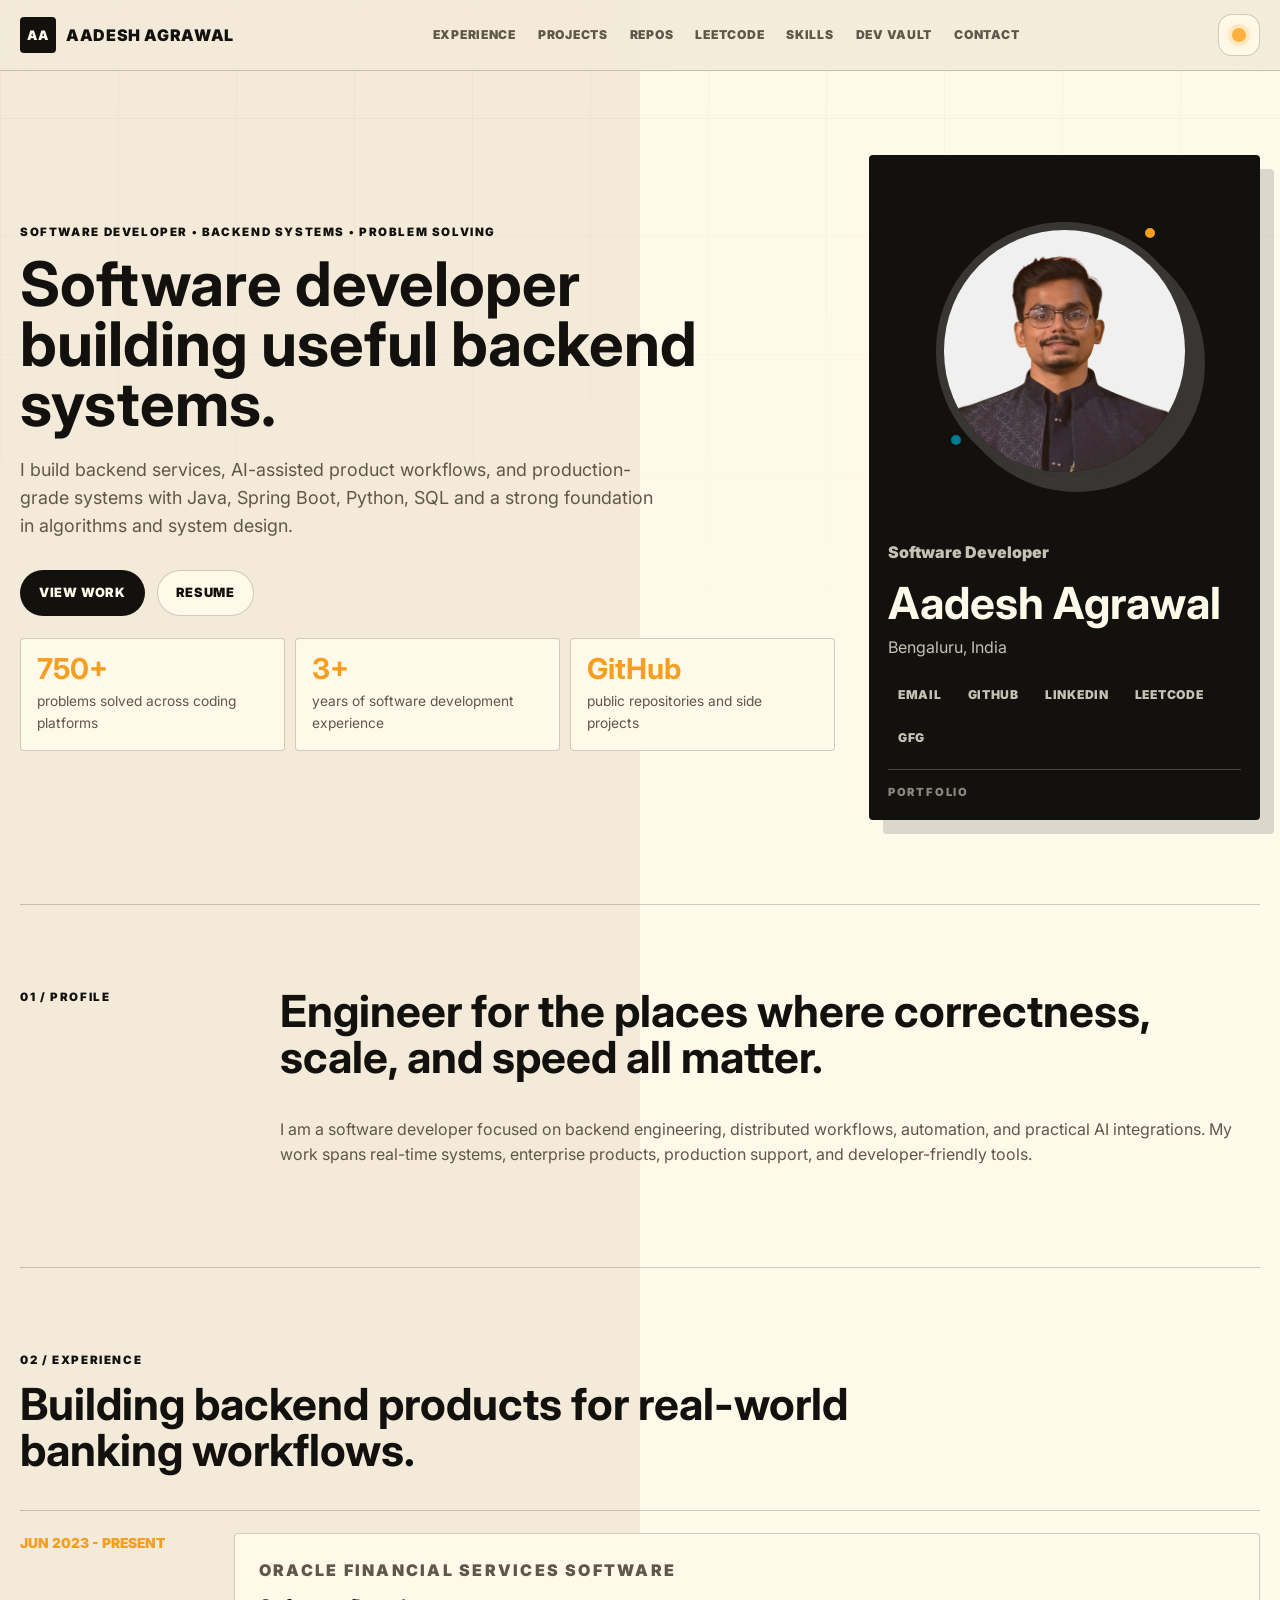
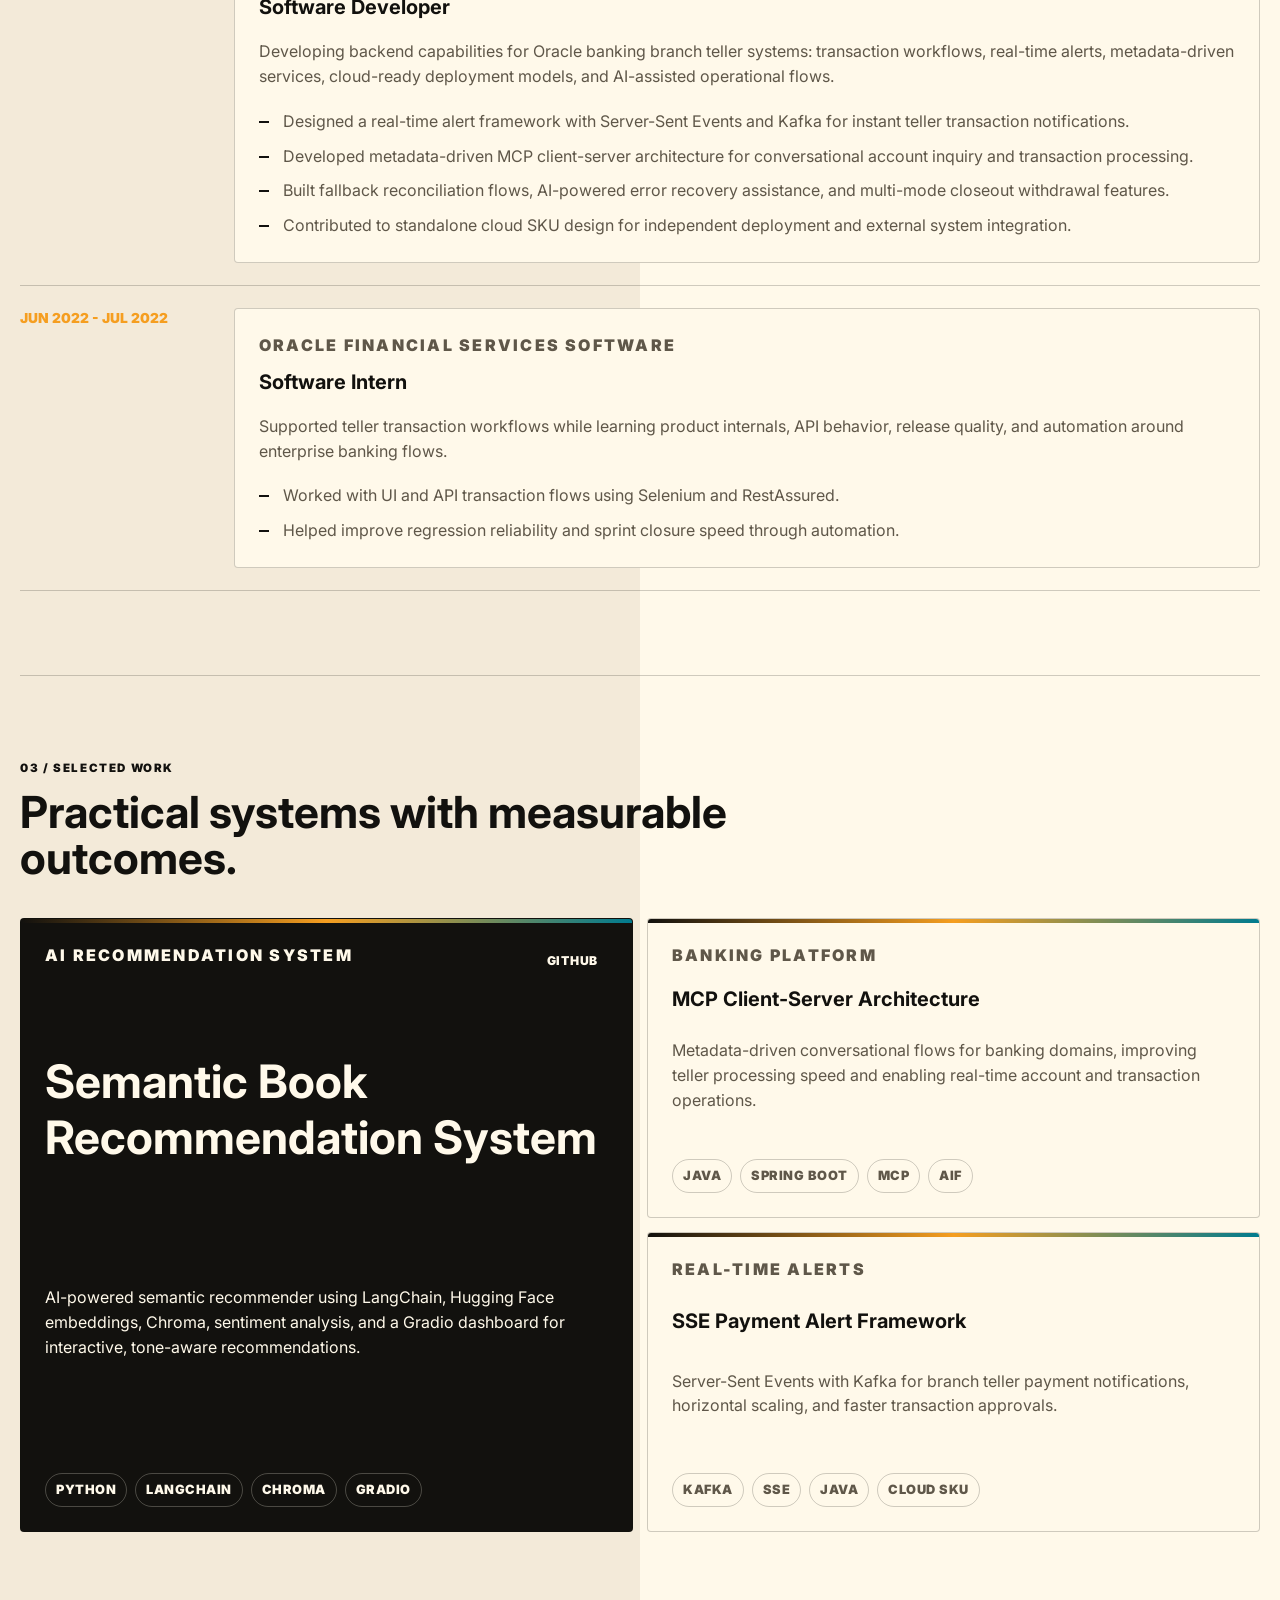
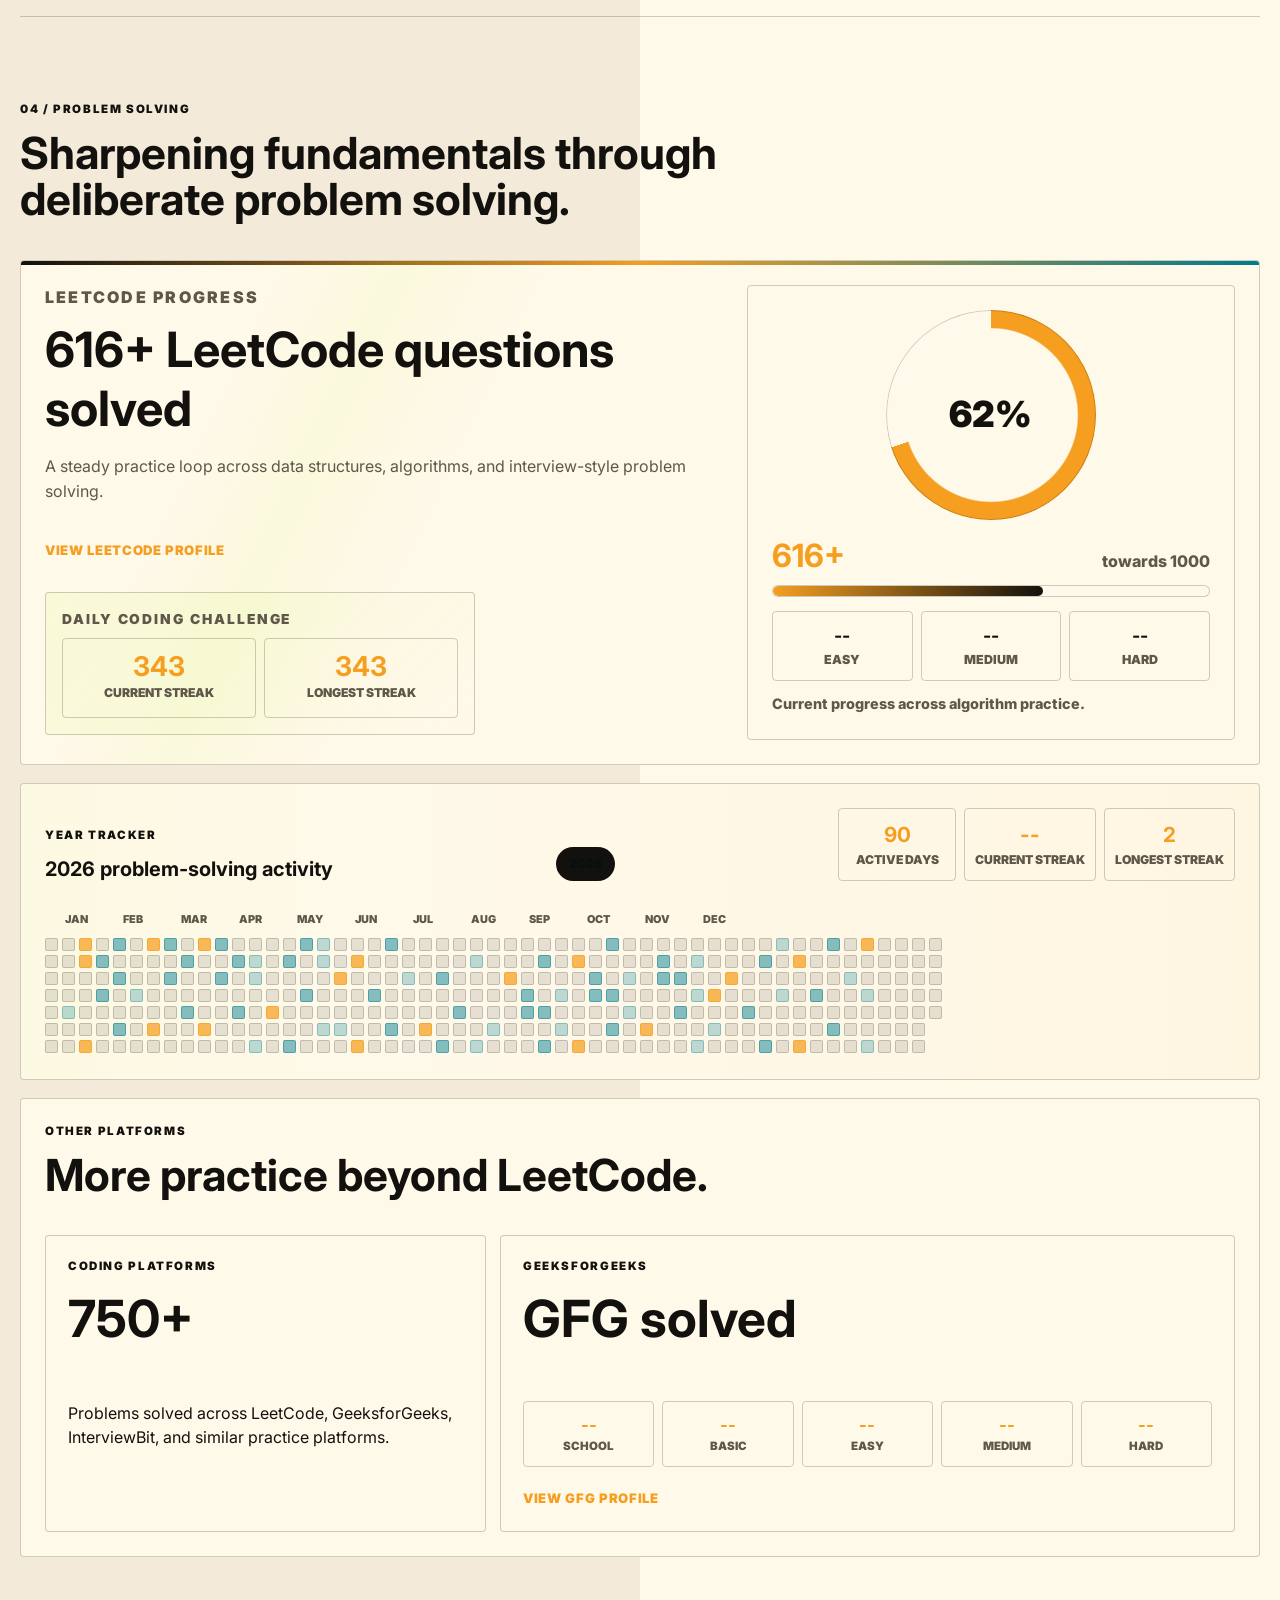
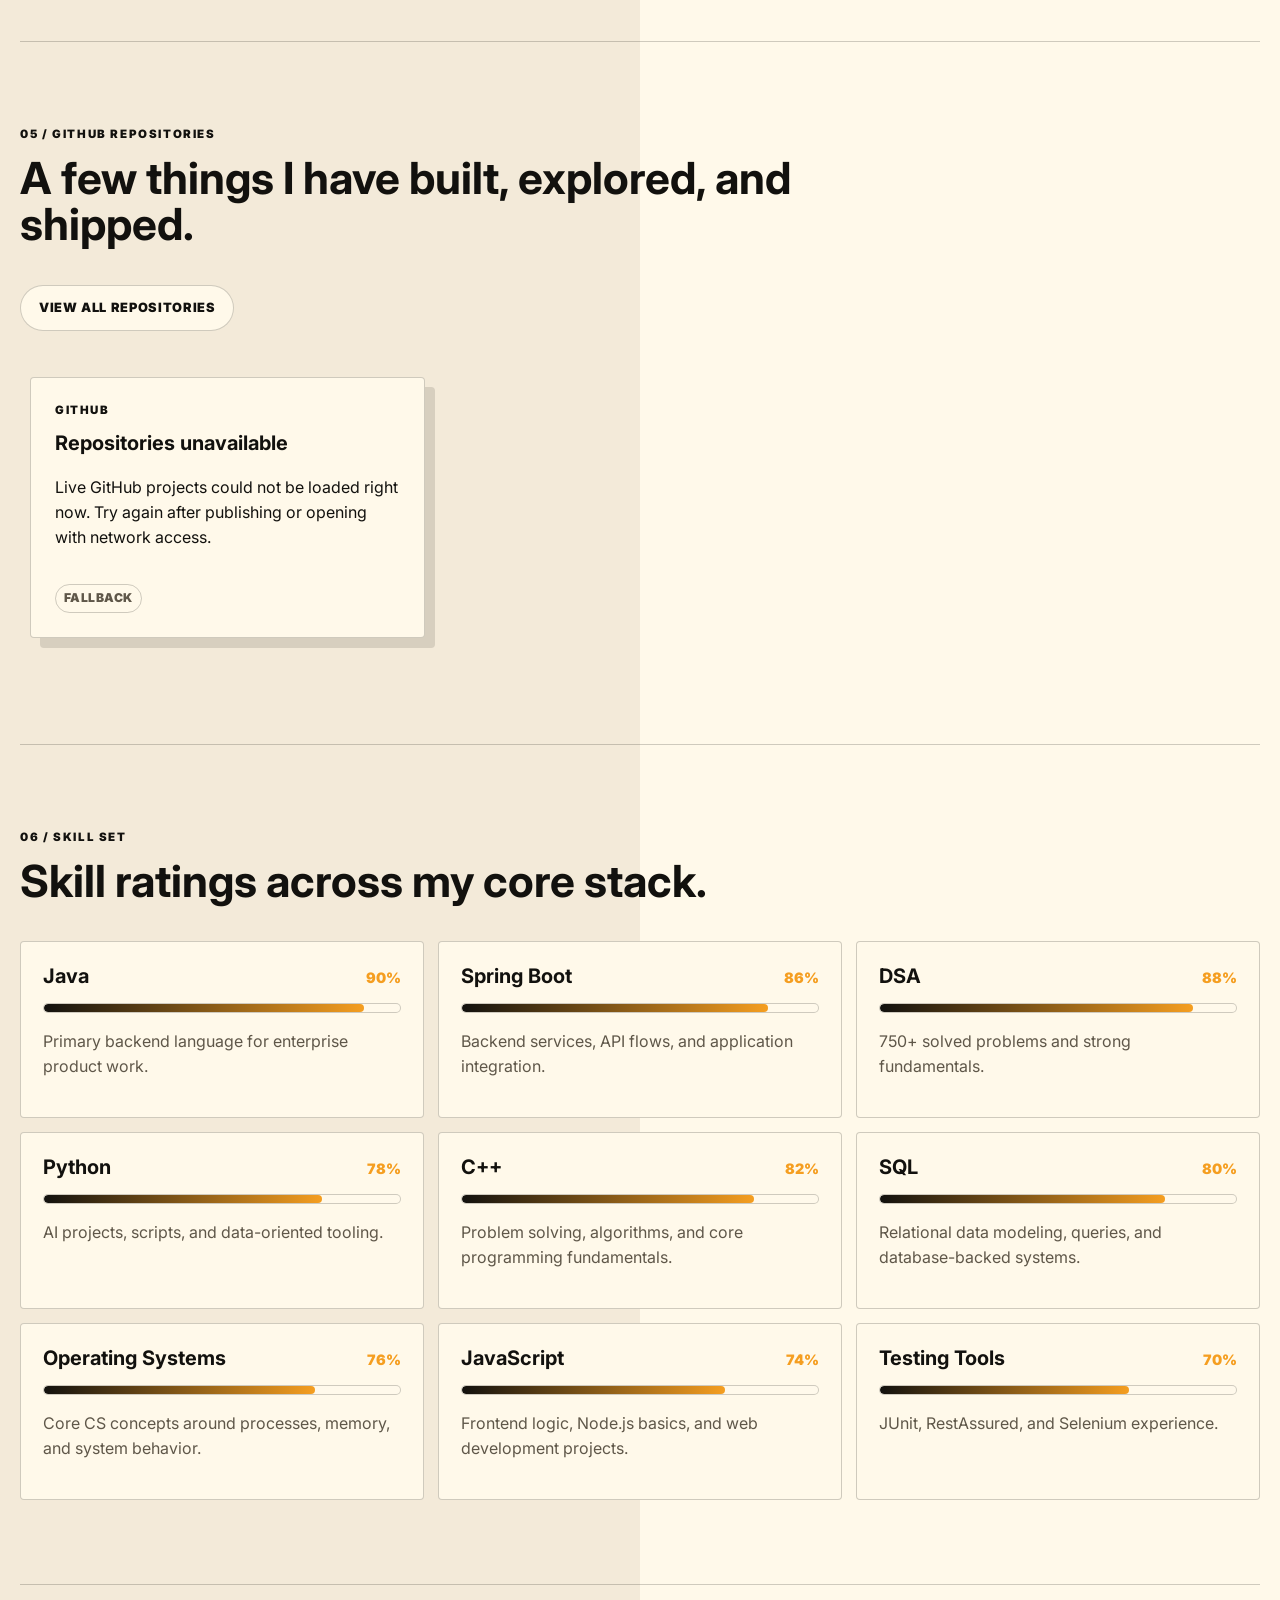
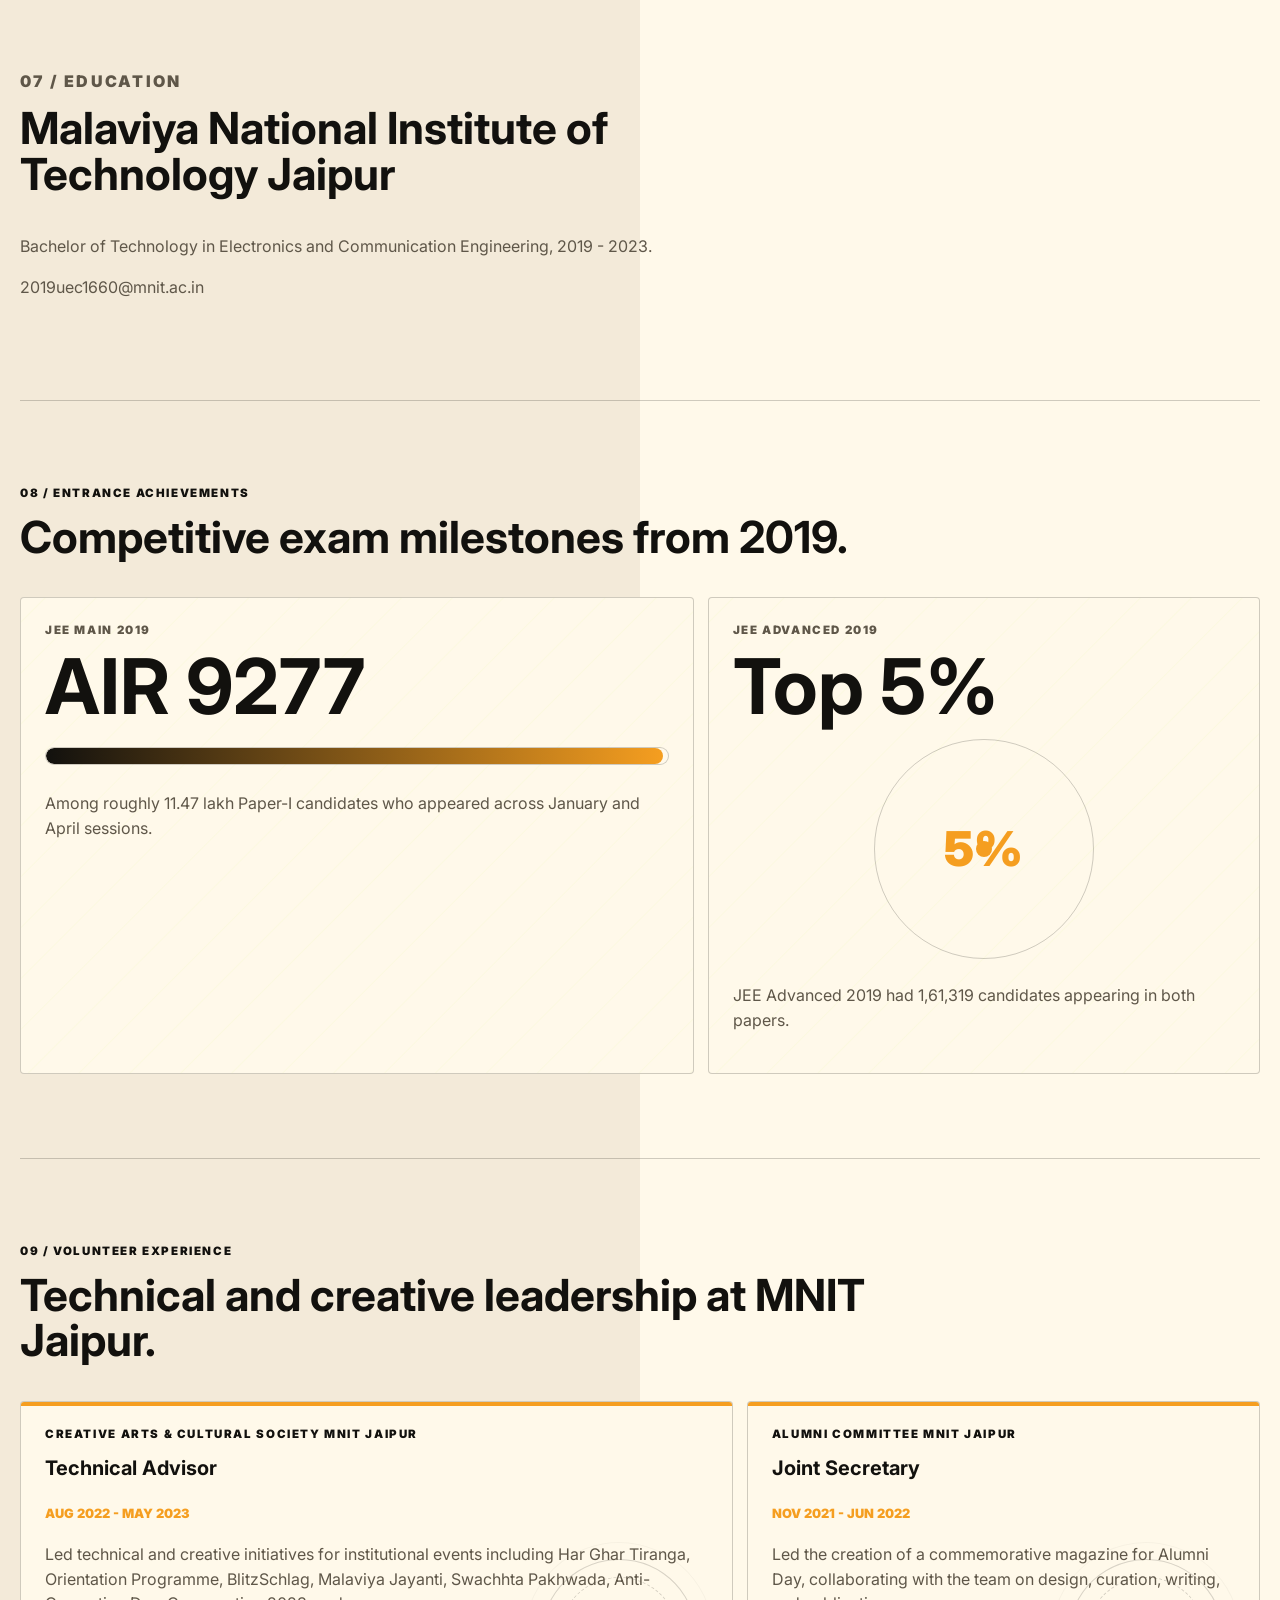
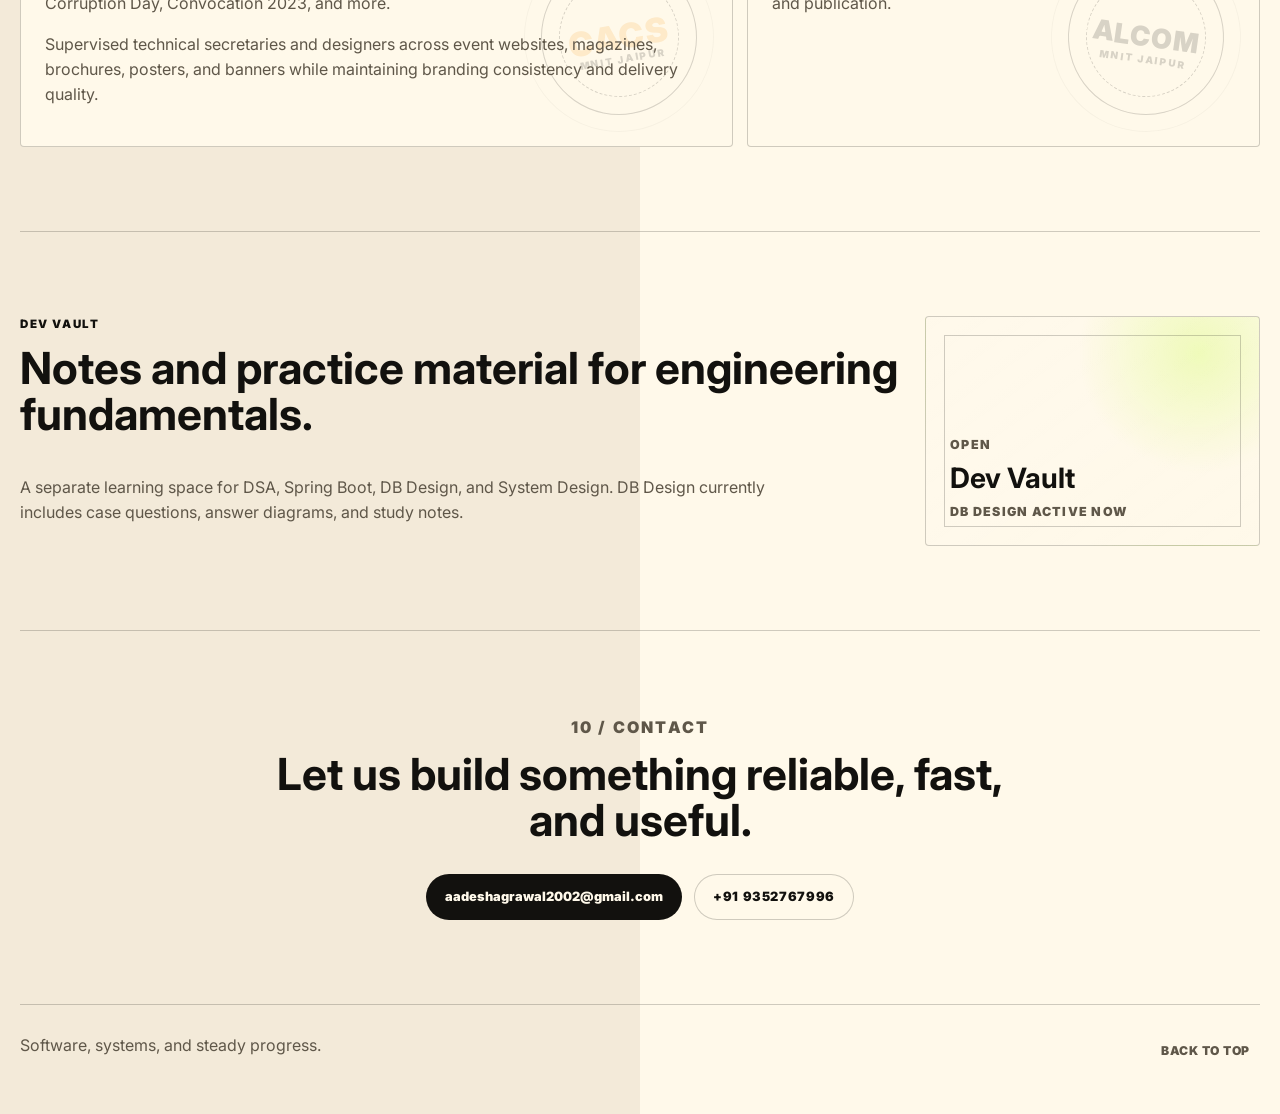
==== commit 69547c07: "Refactoring" ====
--- a/index.html
+++ b/index.html
@@ -23,7 +23,7 @@
         <span class="brand-mark">AA</span>
         <span>Aadesh Agrawal</span>
       </a>
-      <nav class="nav-links" aria-label="Primary navigation">
+      <nav class="nav-links" id="portfolio-menu" aria-label="Primary navigation">
         <a href="#experience">Experience</a>
         <a href="#projects">Projects</a>
         <a href="#github">Repos</a>
@@ -32,6 +32,9 @@
         <a href="devVault.html">Dev Vault</a>
         <a href="#contact">Contact</a>
       </nav>
+      <button class="nav-toggle" type="button" data-nav-toggle aria-label="Open navigation" aria-controls="portfolio-menu" aria-expanded="false">
+        <span aria-hidden="true"></span>
+      </button>
       <button class="theme-toggle" type="button" aria-label="Toggle color theme">
         <span class="sun" aria-hidden="true"></span>
         <span class="moon" aria-hidden="true"></span>
--- a/src/styles/portfolio.css
+++ b/src/styles/portfolio.css
@@ -143,6 +143,91 @@
   justify-content: center;
 }
 
+.nav-toggle {
+  display: none;
+  width: 42px;
+  height: 42px;
+  place-items: center;
+  border: 1px solid var(--line);
+  border-radius: 14px;
+  background: color-mix(in srgb, var(--panel) 82%, transparent);
+  color: var(--text);
+  cursor: pointer;
+  position: relative;
+  transition: background 180ms ease, border-color 180ms ease, transform 180ms ease;
+}
+
+.nav-toggle:hover {
+  border-color: rgba(198, 255, 61, 0.38);
+  transform: translateY(-1px);
+}
+
+.nav-toggle span {
+  display: block;
+  width: 18px;
+  height: 2px;
+  border-radius: 999px;
+  background: currentColor;
+  box-shadow: none;
+  transition: background 160ms ease, transform 160ms ease;
+}
+
+.nav-toggle span::before,
+.nav-toggle span::after {
+  content: "";
+  position: absolute;
+  left: 50%;
+  width: 18px;
+  height: 2px;
+  border-radius: 999px;
+  background: currentColor;
+  transform: translateX(-50%);
+  transition: transform 160ms ease;
+}
+
+.nav-toggle span::before {
+  top: 13px;
+}
+
+.nav-toggle span::after {
+  bottom: 13px;
+}
+
+.nav-toggle::before,
+.nav-toggle::after {
+  content: "";
+  position: absolute;
+  left: 50%;
+  top: 50%;
+  width: 18px;
+  height: 2px;
+  border-radius: 999px;
+  background: currentColor;
+  opacity: 0;
+  transform: translate(-50%, -50%) rotate(0deg);
+  transition: opacity 160ms ease, transform 160ms ease;
+}
+
+.site-header.is-nav-open .nav-toggle span {
+  background: transparent;
+  transform: none;
+}
+
+.site-header.is-nav-open .nav-toggle span::before,
+.site-header.is-nav-open .nav-toggle span::after {
+  opacity: 0;
+}
+
+.site-header.is-nav-open .nav-toggle::before {
+  opacity: 1;
+  transform: translate(-50%, -50%) rotate(45deg);
+}
+
+.site-header.is-nav-open .nav-toggle::after {
+  opacity: 1;
+  transform: translate(-50%, -50%) rotate(-45deg);
+}
+
 .nav-links a,
 .social-row a,
 .project-top a,
@@ -167,15 +252,21 @@
 }
 
 .theme-toggle {
-  width: 46px;
-  height: 38px;
-  border: 1px solid var(--line);
-  border-radius: 999px;
+  width: 42px;
+  height: 42px;
+  border: 1px solid var(--line);
+  border-radius: 14px;
   background: var(--panel);
   color: var(--text);
   cursor: pointer;
   position: relative;
   overflow: hidden;
+  transition: background 180ms ease, border-color 180ms ease, transform 180ms ease;
+}
+
+.theme-toggle:hover {
+  border-color: rgba(198, 255, 61, 0.38);
+  transform: translateY(-1px);
 }
 
 .theme-toggle .sun,
@@ -189,19 +280,24 @@
 
 .theme-toggle .sun::before {
   content: "";
-  width: 15px;
-  height: 15px;
+  width: 14px;
+  height: 14px;
   border-radius: 50%;
-  background: var(--accent-2);
-  box-shadow: 0 0 0 5px rgba(255, 177, 61, 0.2);
+  background: #ffb13d;
+  box-shadow:
+    0 0 0 4px rgba(255, 177, 61, 0.18),
+    0 0 16px rgba(255, 177, 61, 0.32);
 }
 
 .theme-toggle .moon::before {
   content: "";
-  width: 17px;
-  height: 17px;
+  width: 16px;
+  height: 16px;
   border-radius: 50%;
-  box-shadow: -5px 0 0 var(--accent);
+  background: var(--accent);
+  box-shadow:
+    inset -6px 0 0 var(--panel),
+    0 0 14px rgba(198, 255, 61, 0.28);
 }
 
 :root[data-theme="dark"] .sun {
@@ -2097,8 +2193,45 @@
     background: var(--bg);
   }
 
+  .site-header {
+    position: sticky;
+  }
+
+  .nav-toggle {
+    display: grid;
+    margin-left: auto;
+  }
+
   .nav-links {
+    position: absolute;
+    top: calc(100% + 8px);
+    left: 12px;
+    right: 12px;
     display: none;
+    grid-template-columns: repeat(2, minmax(0, 1fr));
+    gap: 8px;
+    padding: 12px;
+    border: 1px solid var(--line);
+    border-radius: 18px;
+    background: rgba(9, 9, 7, 0.96);
+    box-shadow: 0 24px 60px rgba(0, 0, 0, 0.34);
+    backdrop-filter: blur(18px);
+  }
+
+  :root[data-theme="light"] .nav-links {
+    background: rgba(243, 234, 217, 0.98);
+  }
+
+  .site-header.is-nav-open .nav-links {
+    display: grid;
+  }
+
+  .nav-links a {
+    display: flex;
+    justify-content: center;
+    padding: 12px 10px;
+    border: 1px solid var(--line);
+    background: rgba(255, 255, 255, 0.04);
   }
 
   .hero,
@@ -2119,6 +2252,10 @@
   }
 
   .profile-panel {
+    order: -1;
+  }
+
+  .profile-panel {
     min-height: auto;
   }
 
@@ -2237,11 +2374,12 @@
 @media (max-width: 560px) {
   main,
   .site-footer {
-    width: min(100% - 20px, var(--max));
+    width: min(100% - 24px, var(--max));
   }
 
   .site-header {
-    padding-inline: 10px;
+    padding: 10px 12px;
+    gap: 8px;
   }
 
   .brand span:last-child {
@@ -2250,15 +2388,43 @@
 
   .section-grid,
   .section {
-    padding: 66px 0;
+    padding: 54px 0;
   }
 
   h1 {
-    font-size: clamp(2.05rem, 11vw, 3.25rem);
+    font-size: clamp(1.86rem, 9vw, 2.72rem);
   }
 
   h2 {
-    font-size: clamp(1.7rem, 9vw, 2.4rem);
+    font-size: clamp(1.46rem, 7.5vw, 2.1rem);
+  }
+
+  .hero {
+    padding-top: 28px;
+    gap: 22px;
+  }
+
+  .hero-lede,
+  .intro p,
+  .timeline-card p,
+  .project-card p,
+  .leetcode-card p,
+  .education-band p,
+  .contact-section p {
+    font-size: 0.94rem;
+    line-height: 1.58;
+  }
+
+  .profile-panel {
+    padding: 16px;
+  }
+
+  .portrait-wrap {
+    width: min(100%, 238px);
+  }
+
+  .profile-meta h2 {
+    font-size: 1.8rem;
   }
 
   .availability-strip,
@@ -2295,7 +2461,7 @@
   .skill-block,
   .leetcode-card,
   .progress-panel {
-    padding: 18px;
+    padding: 16px;
   }
 
   .leetcode-breakdown,
@@ -2313,8 +2479,41 @@
   }
 
   .resume-document {
-    padding: 18px;
+    padding: 14px;
     max-width: 100%;
+    border-radius: 16px;
+    box-shadow: 7px 7px 0 rgba(198, 255, 61, 0.13);
+    font-size: 0.88rem;
+    overflow-wrap: anywhere;
+  }
+
+  .resume-doc-head h2 {
+    font-size: 1.62rem;
+  }
+
+  .resume-doc-head p {
+    font-size: 0.78rem;
+    line-height: 1.45;
+  }
+
+  .resume-links {
+    gap: 6px;
+  }
+
+  .resume-links a,
+  .resume-skill-list span {
+    min-height: 28px;
+    padding: 5px 8px;
+    font-size: 0.66rem;
+  }
+
+  .resume-entry-head h4,
+  .resume-doc-section h3 {
+    font-size: 1rem;
+  }
+
+  .resume-entry li {
+    line-height: 1.45;
   }
 
   .resume-frame-wrap {
@@ -2351,3 +2550,82 @@
     padding-bottom: 38px;
   }
 }
+
+/* Final mobile polish for spacing and compact controls. */
+.modal-close {
+  display: grid;
+  place-items: center;
+}
+
+@media (max-width: 920px) {
+  .site-header {
+    padding: 10px 14px;
+  }
+
+  .nav-links {
+    left: 14px;
+    right: 14px;
+  }
+}
+
+@media (max-width: 560px) {
+  main,
+  .site-footer {
+    width: min(100% - 24px, var(--max));
+  }
+
+  .site-header {
+    padding: 9px 12px;
+  }
+
+  .nav-toggle,
+  .theme-toggle {
+    width: 40px;
+    height: 40px;
+    border-radius: 13px;
+  }
+
+  .nav-links {
+    left: 12px;
+    right: 12px;
+    grid-template-columns: 1fr;
+    padding: 10px;
+    border-radius: 16px;
+  }
+
+  .section-grid,
+  .section {
+    padding: 50px 0;
+  }
+
+  .hero {
+    padding-top: 22px;
+  }
+
+  .quick-stats div,
+  .timeline-card,
+  .project-card,
+  .repo-card,
+  .skill-block,
+  .leetcode-card,
+  .progress-panel,
+  .profile-panel {
+    border-radius: 18px;
+  }
+
+  .modal-close {
+    width: 38px;
+    min-width: 38px;
+    height: 38px;
+    min-height: 38px;
+    padding: 0;
+    border-radius: 12px;
+    font-size: 0;
+  }
+
+  .modal-close::before {
+    content: "X";
+    font-size: 0.84rem;
+    line-height: 1;
+  }
+}
